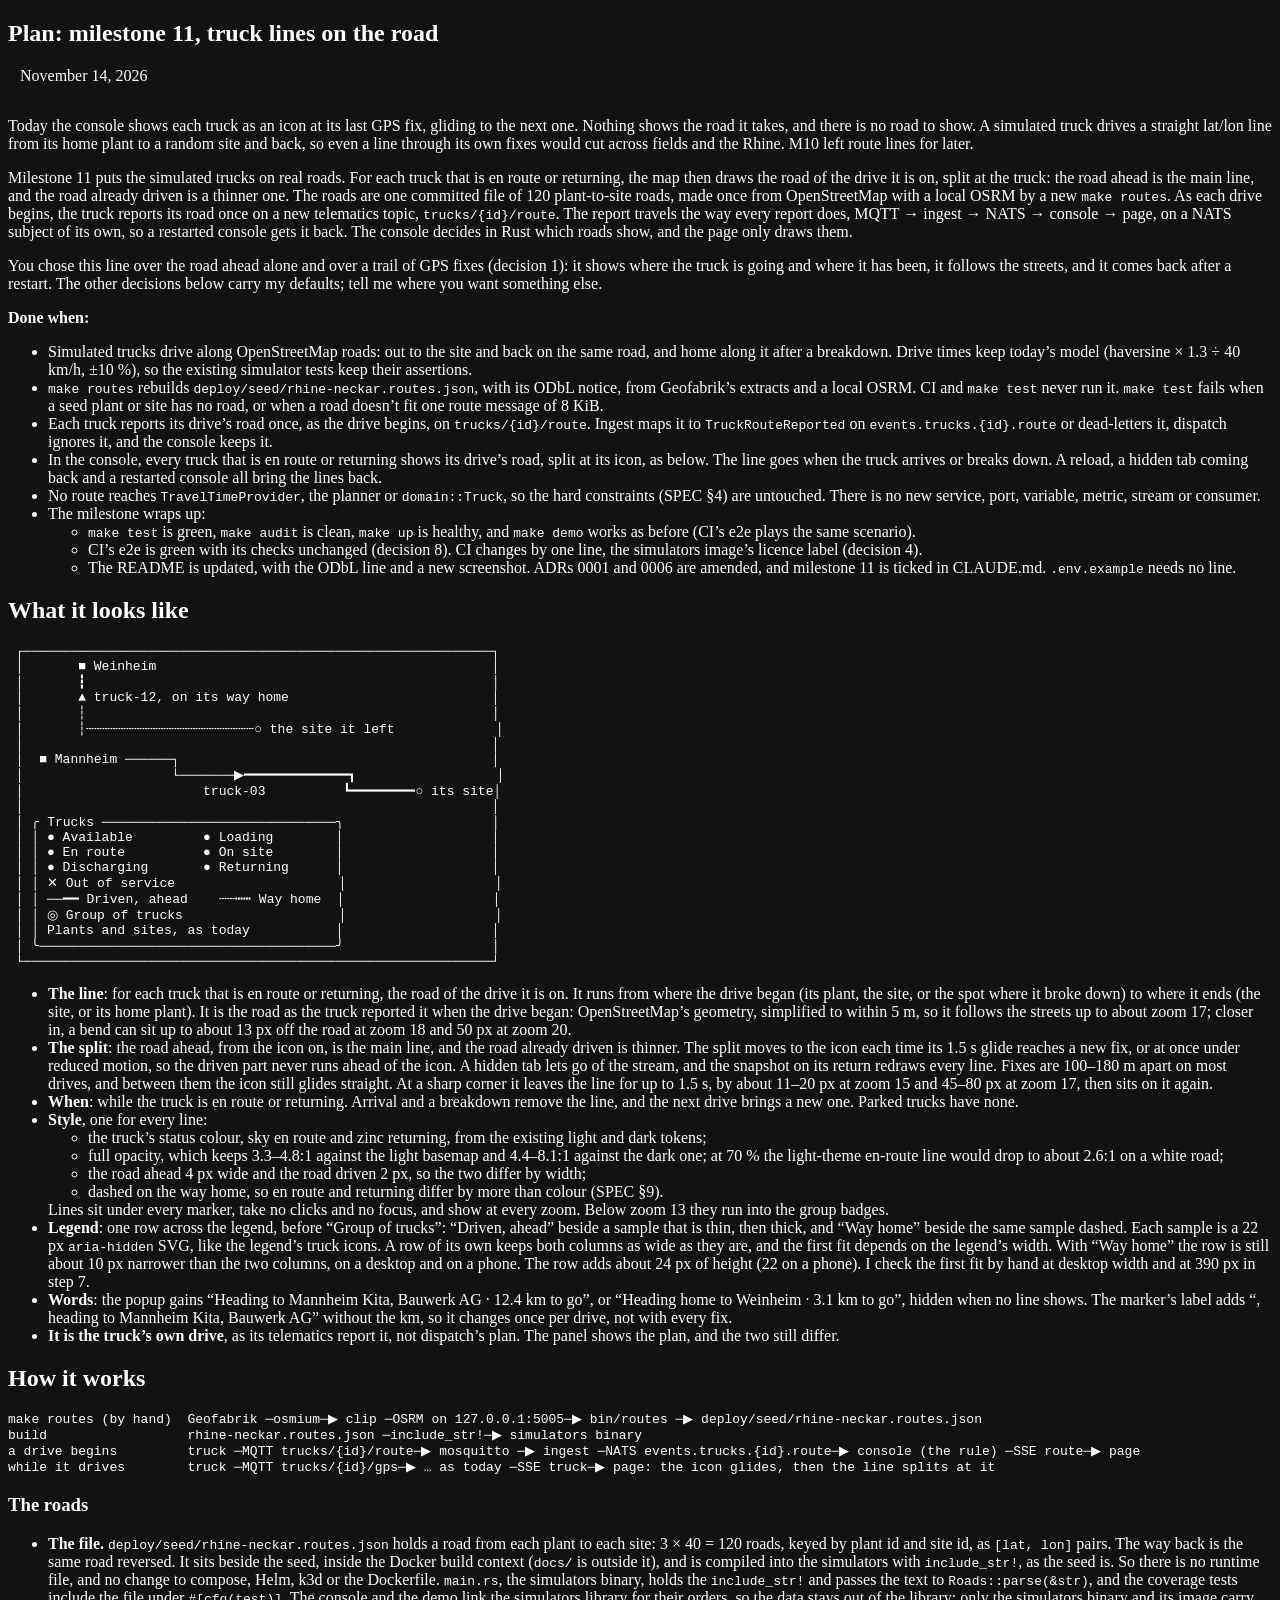
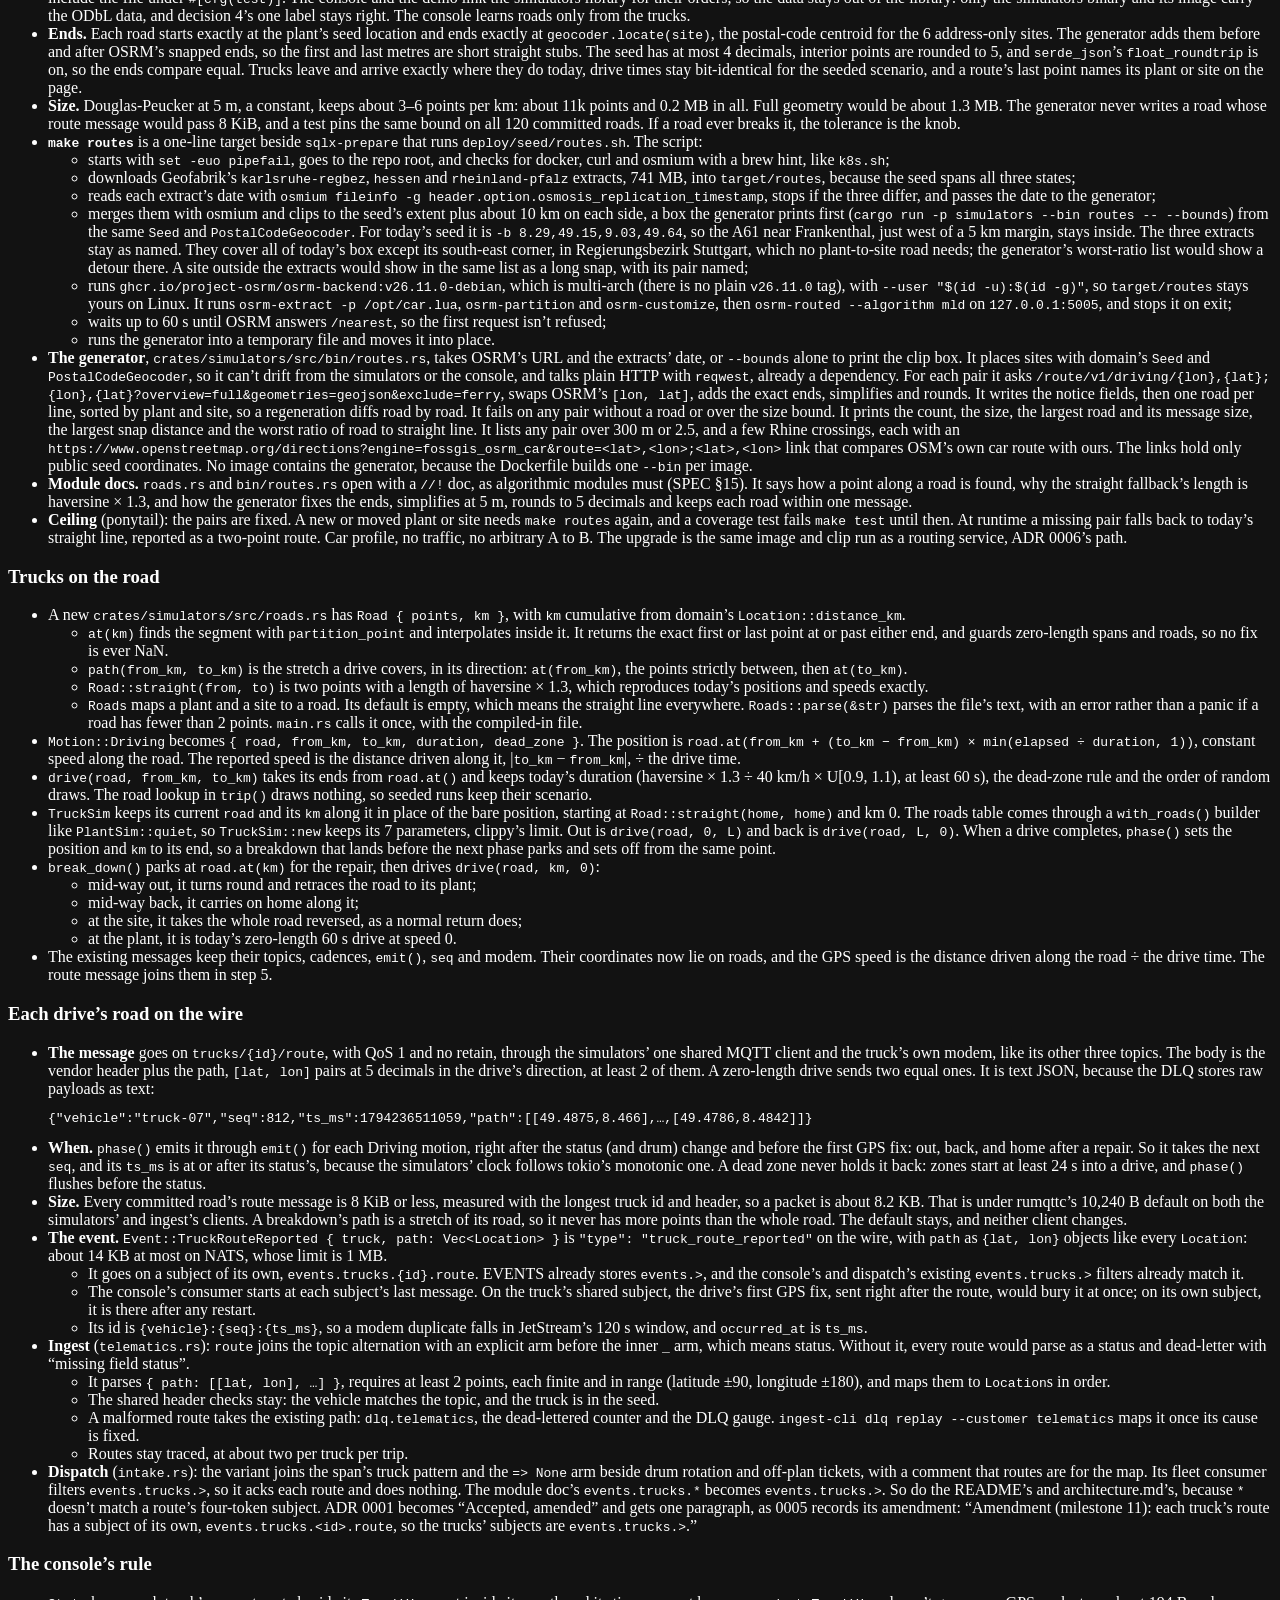
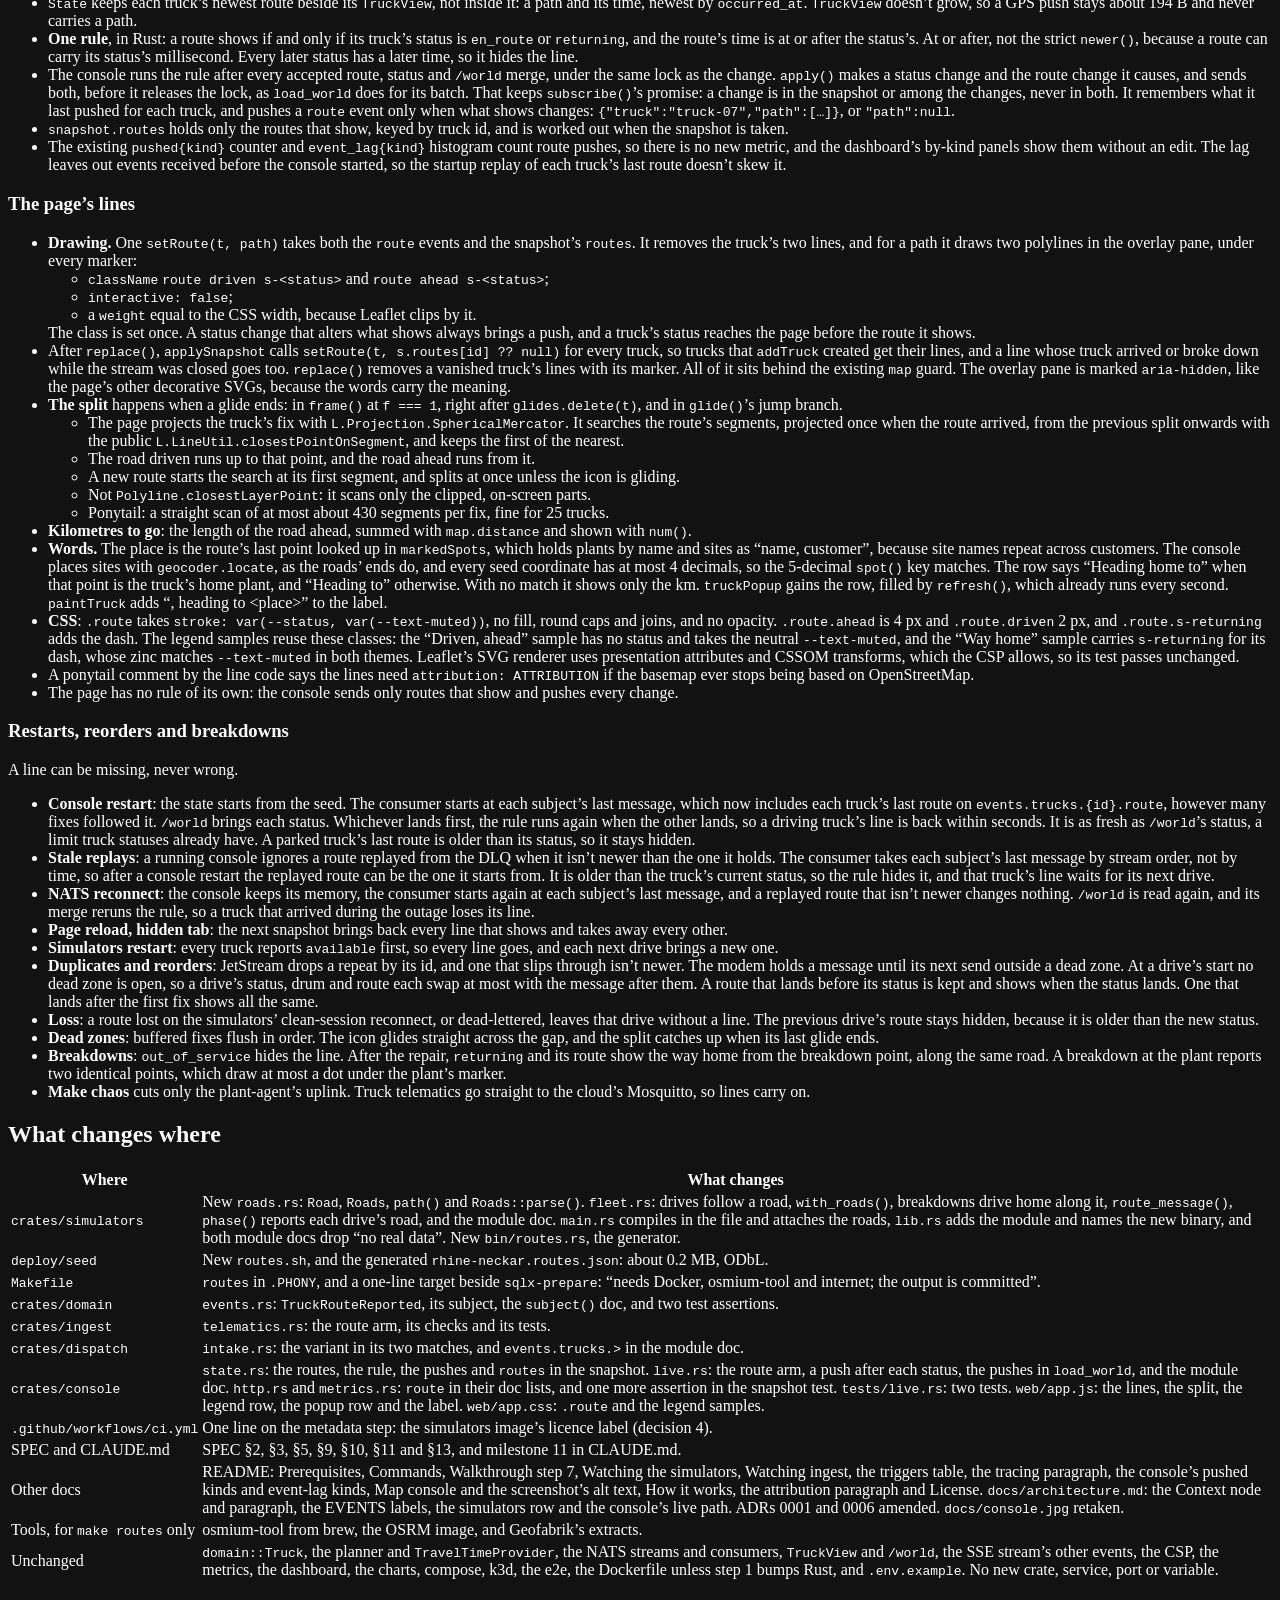
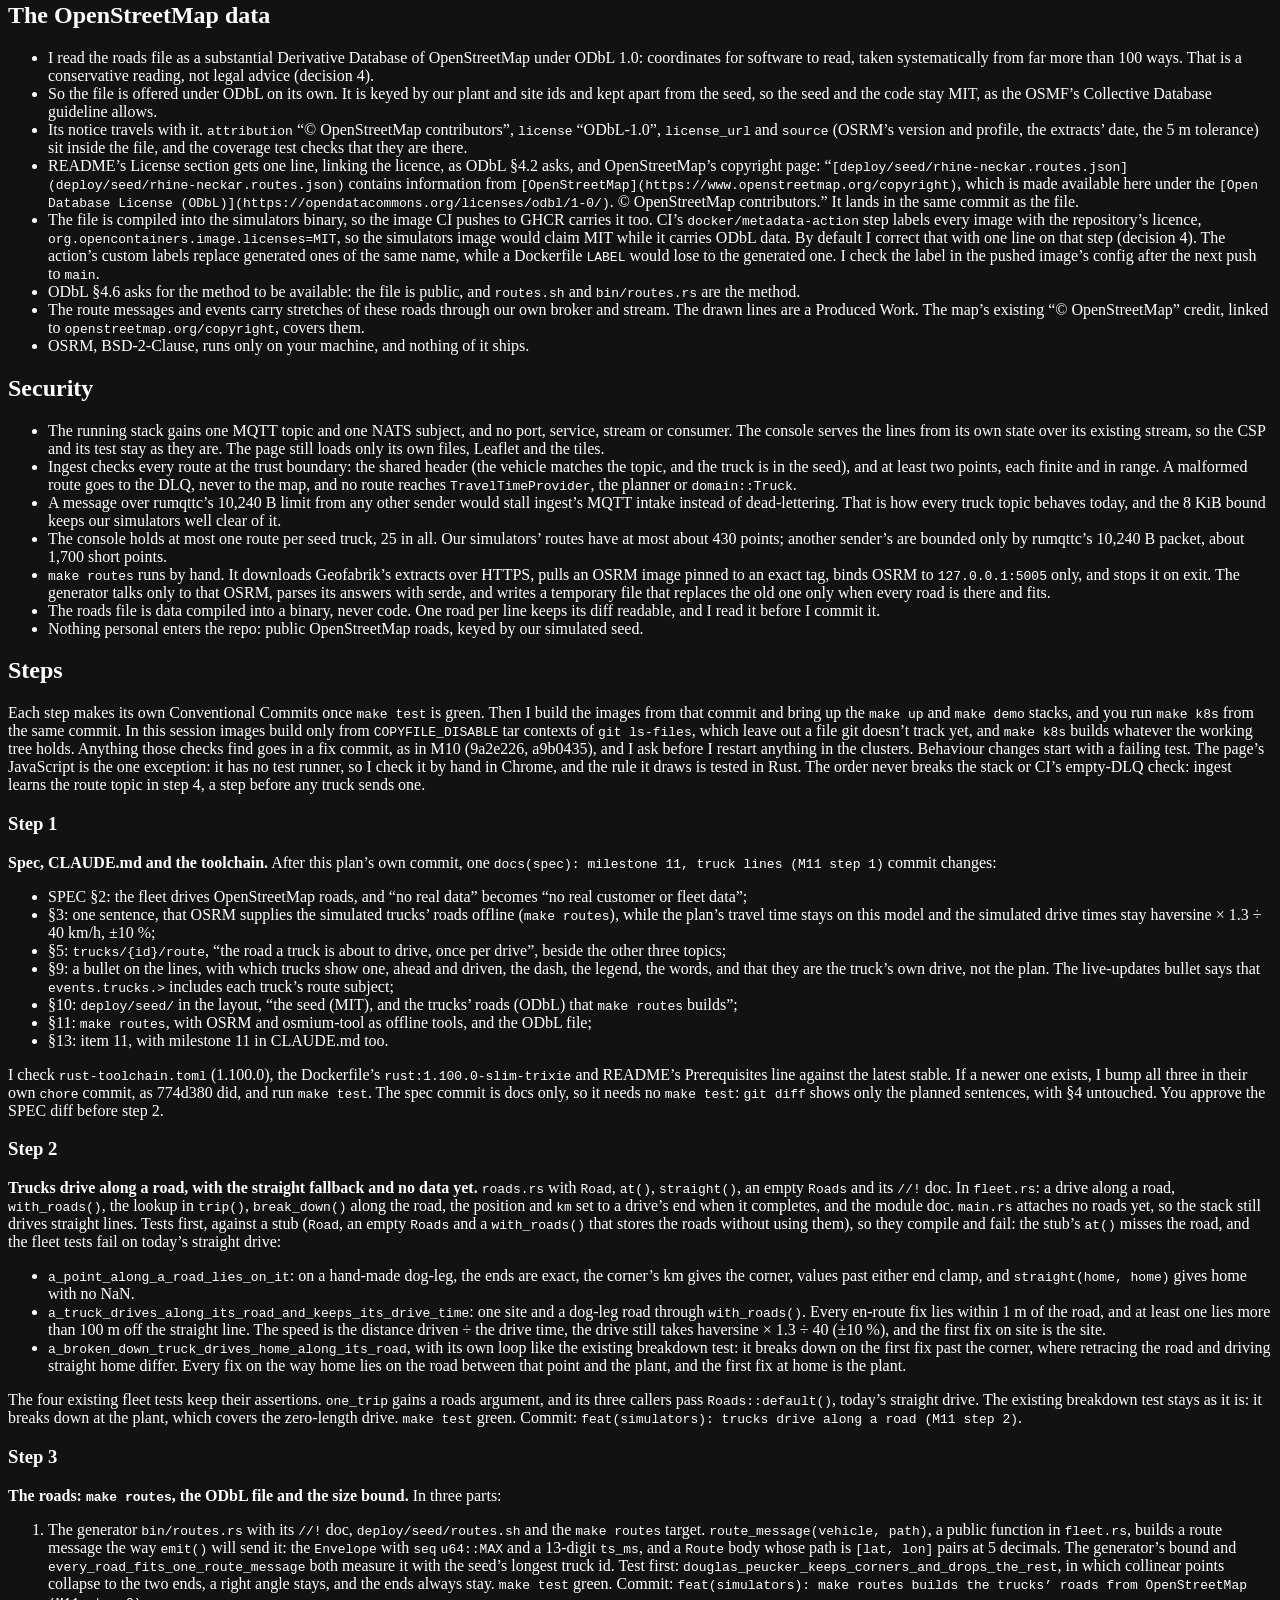
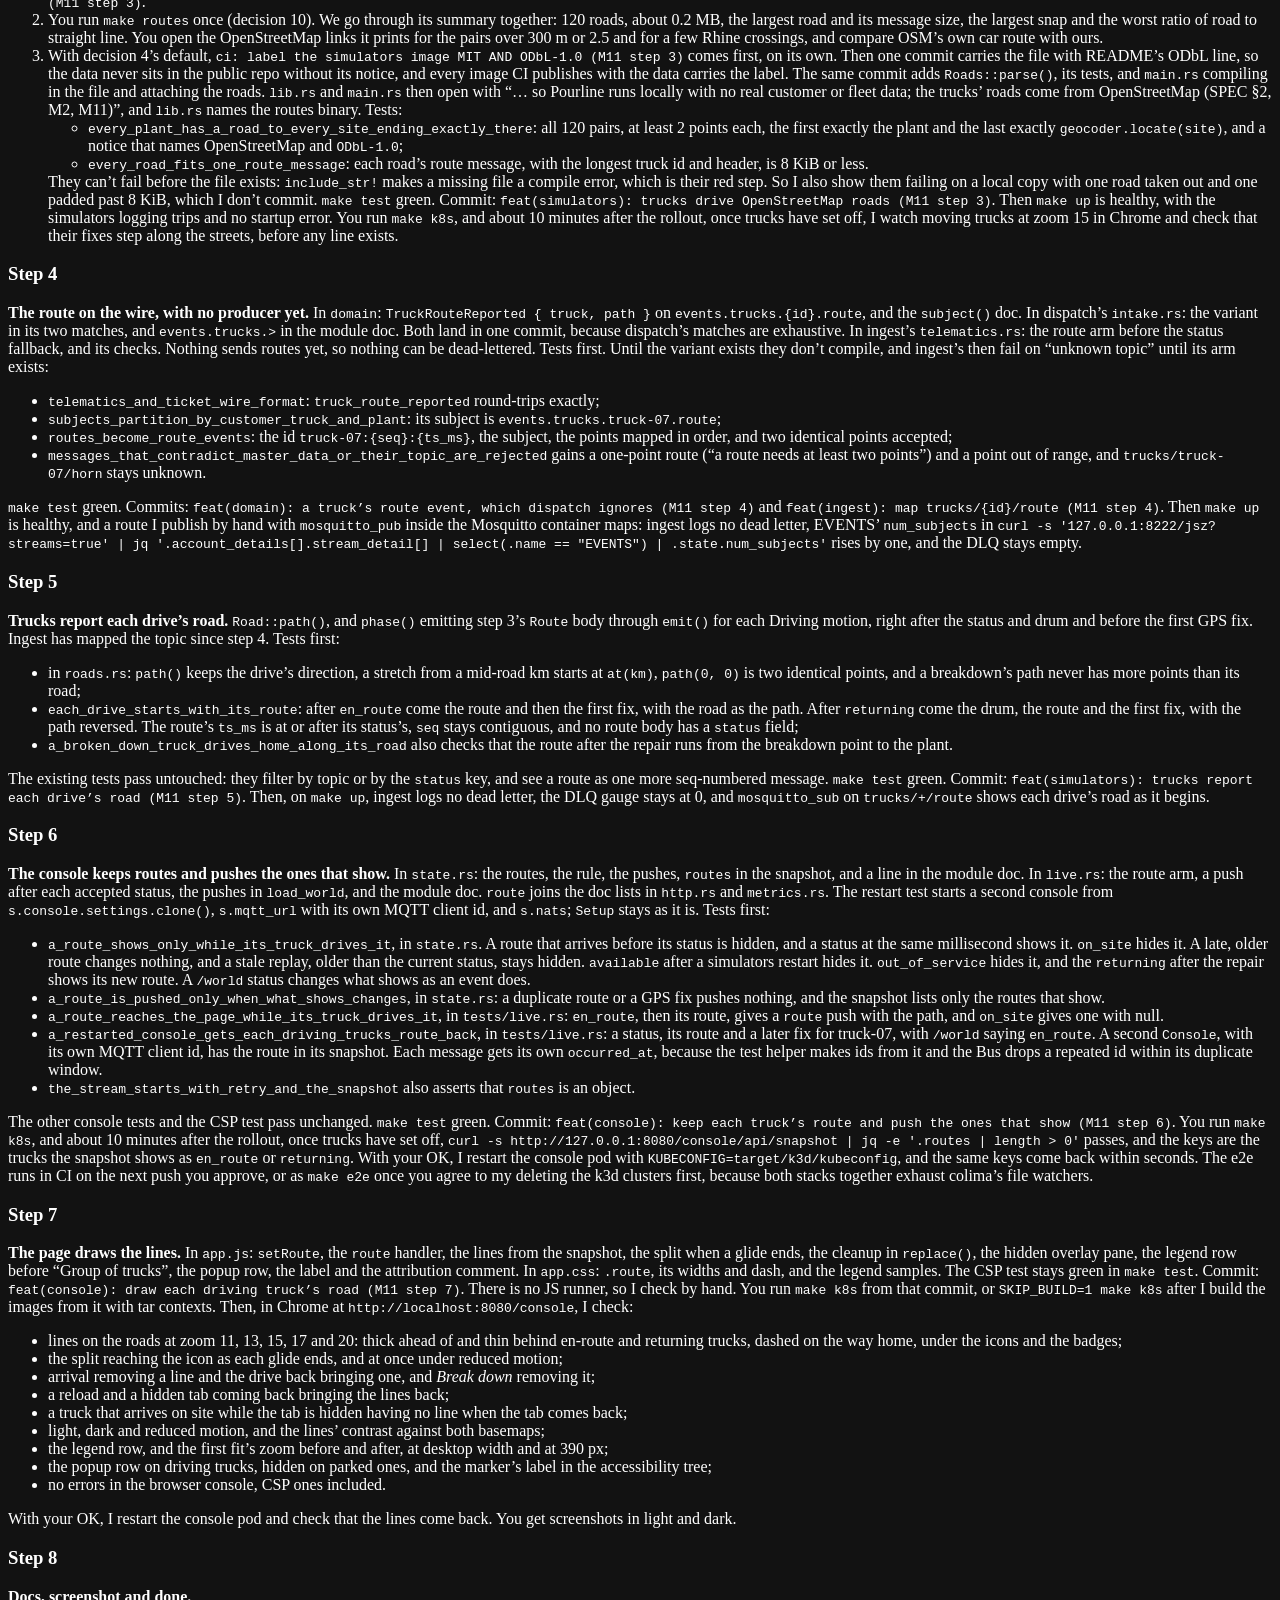
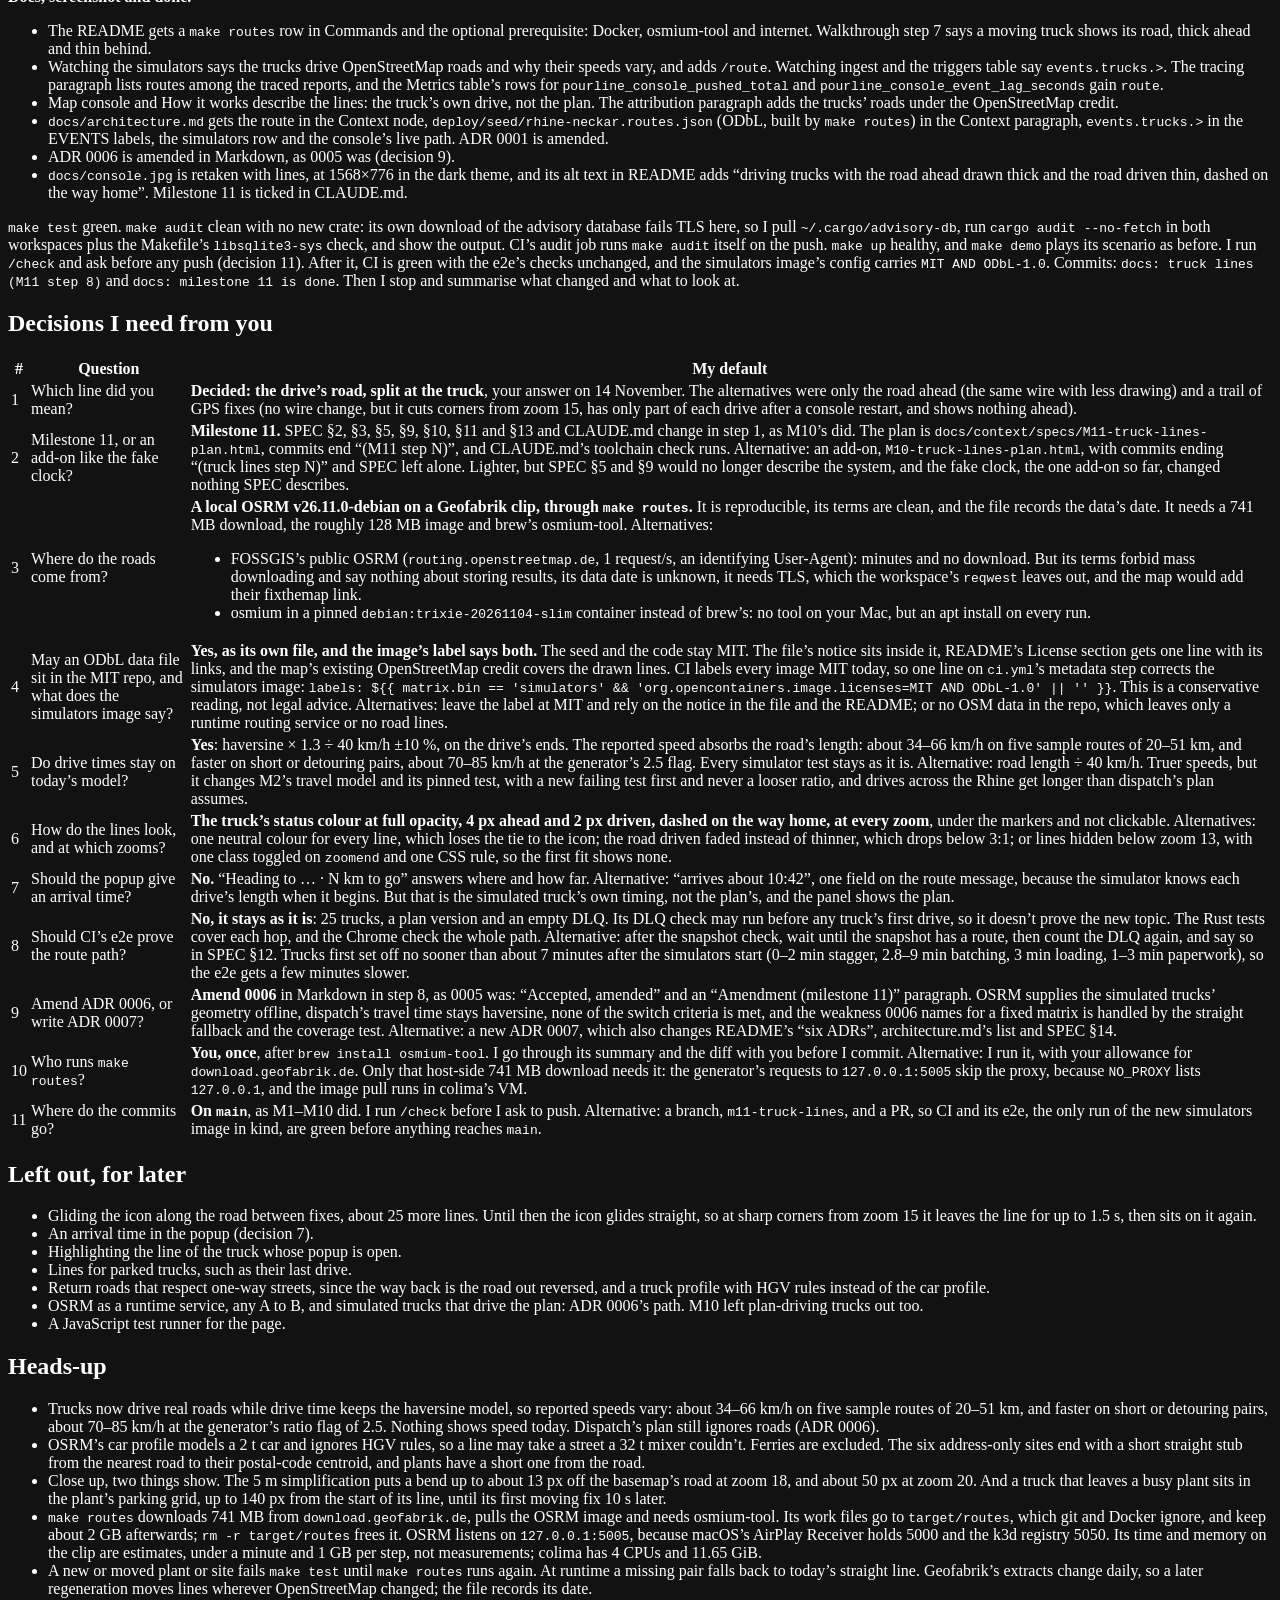
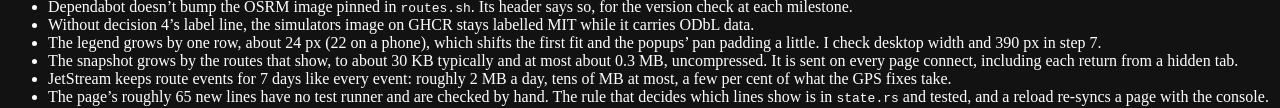
==== docs/context/specs/M11-truck-lines-plan.html @ fe25b55a "docs: milestone 11 plan (truck lines) Co-Authored-By: Claude Opus 5.5 <noreply@anthropic.com>" ====
<!doctype html>
<html lang="en" class="dark">
<head>
<meta charset="utf-8">
<meta name="viewport" content="width=device-width, initial-scale=1">
<meta name="color-scheme" content="dark">
<title>Truck lines plan</title>
<link rel="stylesheet" href="../../.design/styles.css">
</head>
<body>
<div class="sp-layout__bg"><div><div></div></div></div>
<div class="sp-layout__fg">
<main class="sp-layout__main">
<div class="sp-container-outer sp-article"><div class="sp-container-outer__in">
<div class="sp-container-inner"><div class="sp-container-inner__in">
<div class="sp-article__col">
<article>
<header class="sp-article__header">
<h1 class="sp-h1">Plan: milestone 11, truck lines on the road</h1>
<time class="sp-article__date" datetime="2026-11-14"><span class="sp-bar"></span><span style="margin-left:.75rem">November 14, 2026</span></time>
</header>
<div class="sp-prose" style="margin-top:2rem">
<p>Today the console shows each truck as an icon at its last GPS fix, gliding to the next one. Nothing shows the road it takes, and there is no road to show. A simulated truck drives a straight lat/lon line from its home plant to a random site and back, so even a line through its own fixes would cut across fields and the Rhine. M10 left route lines for later.</p>
<p>Milestone 11 puts the simulated trucks on real roads. For each truck that is en route or returning, the map then draws the road of the drive it is on, split at the truck: the road ahead is the main line, and the road already driven is a thinner one. The roads are one committed file of 120 plant-to-site roads, made once from OpenStreetMap with a local OSRM by a new <code>make routes</code>. As each drive begins, the truck reports its road once on a new telematics topic, <code>trucks/{id}/route</code>. The report travels the way every report does, MQTT → ingest → NATS → console → page, on a NATS subject of its own, so a restarted console gets it back. The console decides in Rust which roads show, and the page only draws them.</p>
<p>You chose this line over the road ahead alone and over a trail of GPS fixes (decision 1): it shows where the truck is going and where it has been, it follows the streets, and it comes back after a restart. The other decisions below carry my defaults; tell me where you want something else.</p>

<p><strong>Done when:</strong></p>
<ul>
<li>Simulated trucks drive along OpenStreetMap roads: out to the site and back on the same road, and home along it after a breakdown. Drive times keep today’s model (haversine × 1.3 ÷ 40 km/h, ±10 %), so the existing simulator tests keep their assertions.</li>
<li><code>make routes</code> rebuilds <code>deploy/seed/rhine-neckar.routes.json</code>, with its ODbL notice, from Geofabrik’s extracts and a local OSRM. CI and <code>make test</code> never run it. <code>make test</code> fails when a seed plant or site has no road, or when a road doesn’t fit one route message of 8 KiB.</li>
<li>Each truck reports its drive’s road once, as the drive begins, on <code>trucks/{id}/route</code>. Ingest maps it to <code>TruckRouteReported</code> on <code>events.trucks.{id}.route</code> or dead-letters it, dispatch ignores it, and the console keeps it.</li>
<li>In the console, every truck that is en route or returning shows its drive’s road, split at its icon, as below. The line goes when the truck arrives or breaks down. A reload, a hidden tab coming back and a restarted console all bring the lines back.</li>
<li>No route reaches <code>TravelTimeProvider</code>, the planner or <code>domain::Truck</code>, so the hard constraints (SPEC §4) are untouched. There is no new service, port, variable, metric, stream or consumer.</li>
<li>The milestone wraps up:
  <ul>
  <li><code>make test</code> is green, <code>make audit</code> is clean, <code>make up</code> is healthy, and <code>make demo</code> works as before (CI’s e2e plays the same scenario).</li>
  <li>CI’s e2e is green with its checks unchanged (decision 8). CI changes by one line, the simulators image’s licence label (decision 4).</li>
  <li>The README is updated, with the ODbL line and a new screenshot. ADRs 0001 and 0006 are amended, and milestone 11 is ticked in CLAUDE.md. <code>.env.example</code> needs no line.</li>
  </ul></li>
</ul>

<h2 id="looks">What it looks like</h2>
<pre><code> ┌────────────────────────────────────────────────────────────┐
 │       ■ Weinheim                                           │
 │       ┇                                                    │
 │       ▲ truck-12, on its way home                          │
 │       ┆                                                    │
 │       ┆┄┄┄┄┄┄┄┄┄┄┄┄┄┄┄┄┄┄┄┄┄○ the site it left             │
 │                                                            │
 │  ■ Mannheim ──────┐                                        │
 │                   └───────▶━━━━━━━━━━━━━┓                  │
 │                       truck-03          ┗━━━━━━━━○ its site│
 │                                                            │
 │ ╭ Trucks ──────────────────────────────╮                   │
 │ │ ● Available         ● Loading        │                   │
 │ │ ● En route          ● On site        │                   │
 │ │ ● Discharging       ● Returning      │                   │
 │ │ ✕ Out of service                     │                   │
 │ │ ──━━ Driven, ahead    ┄┄┅┅ Way home  │                   │
 │ │ ◎ Group of trucks                    │                   │
 │ │ Plants and sites, as today           │                   │
 │ ╰──────────────────────────────────────╯                   │
 └────────────────────────────────────────────────────────────┘</code></pre>
<ul>
<li><strong>The line</strong>: for each truck that is en route or returning, the road of the drive it is on. It runs from where the drive began (its plant, the site, or the spot where it broke down) to where it ends (the site, or its home plant). It is the road as the truck reported it when the drive began: OpenStreetMap’s geometry, simplified to within 5 m, so it follows the streets up to about zoom 17; closer in, a bend can sit up to about 13 px off the road at zoom 18 and 50 px at zoom 20.</li>
<li><strong>The split</strong>: the road ahead, from the icon on, is the main line, and the road already driven is thinner. The split moves to the icon each time its 1.5 s glide reaches a new fix, or at once under reduced motion, so the driven part never runs ahead of the icon. A hidden tab lets go of the stream, and the snapshot on its return redraws every line. Fixes are 100–180 m apart on most drives, and between them the icon still glides straight. At a sharp corner it leaves the line for up to 1.5 s, by about 11–20 px at zoom 15 and 45–80 px at zoom 17, then sits on it again.</li>
<li><strong>When</strong>: while the truck is en route or returning. Arrival and a breakdown remove the line, and the next drive brings a new one. Parked trucks have none.</li>
<li><strong>Style</strong>, one for every line:
  <ul>
  <li>the truck’s status colour, sky en route and zinc returning, from the existing light and dark tokens;</li>
  <li>full opacity, which keeps 3.3–4.8:1 against the light basemap and 4.4–8.1:1 against the dark one; at 70 % the light-theme en-route line would drop to about 2.6:1 on a white road;</li>
  <li>the road ahead 4 px wide and the road driven 2 px, so the two differ by width;</li>
  <li>dashed on the way home, so en route and returning differ by more than colour (SPEC §9).</li>
  </ul>
  Lines sit under every marker, take no clicks and no focus, and show at every zoom. Below zoom 13 they run into the group badges.</li>
<li><strong>Legend</strong>: one row across the legend, before “Group of trucks”: “Driven, ahead” beside a sample that is thin, then thick, and “Way home” beside the same sample dashed. Each sample is a 22 px <code>aria-hidden</code> SVG, like the legend’s truck icons. A row of its own keeps both columns as wide as they are, and the first fit depends on the legend’s width. With “Way home” the row is still about 10 px narrower than the two columns, on a desktop and on a phone. The row adds about 24 px of height (22 on a phone). I check the first fit by hand at desktop width and at 390 px in step 7.</li>
<li><strong>Words</strong>: the popup gains “Heading to Mannheim Kita, Bauwerk AG · 12.4 km to go”, or “Heading home to Weinheim · 3.1 km to go”, hidden when no line shows. The marker’s label adds “, heading to Mannheim Kita, Bauwerk AG” without the km, so it changes once per drive, not with every fix.</li>
<li><strong>It is the truck’s own drive</strong>, as its telematics report it, not dispatch’s plan. The panel shows the plan, and the two still differ.</li>
</ul>

<h2 id="how">How it works</h2>
<pre><code>make routes (by hand)  Geofabrik ─osmium─▶ clip ─OSRM on 127.0.0.1:5005─▶ bin/routes ─▶ deploy/seed/rhine-neckar.routes.json
build                  rhine-neckar.routes.json ─include_str!─▶ simulators binary
a drive begins         truck ─MQTT trucks/{id}/route─▶ mosquitto ─▶ ingest ─NATS events.trucks.{id}.route─▶ console (the rule) ─SSE route─▶ page
while it drives        truck ─MQTT trucks/{id}/gps─▶ … as today ─SSE truck─▶ page: the icon glides, then the line splits at it</code></pre>

<h3 id="roads">The roads</h3>
<ul>
<li><strong>The file.</strong> <code>deploy/seed/rhine-neckar.routes.json</code> holds a road from each plant to each site: 3 × 40 = 120 roads, keyed by plant id and site id, as <code>[lat, lon]</code> pairs. The way back is the same road reversed. It sits beside the seed, inside the Docker build context (<code>docs/</code> is outside it), and is compiled into the simulators with <code>include_str!</code>, as the seed is. So there is no runtime file, and no change to compose, Helm, k3d or the Dockerfile. <code>main.rs</code>, the simulators binary, holds the <code>include_str!</code> and passes the text to <code>Roads::parse(&amp;str)</code>, and the coverage tests include the file under <code>#[cfg(test)]</code>. The console and the demo link the simulators library for their orders, so the data stays out of the library: only the simulators binary and its image carry the ODbL data, and decision 4’s one label stays right. The console learns roads only from the trucks.</li>
<li><strong>Ends.</strong> Each road starts exactly at the plant’s seed location and ends exactly at <code>geocoder.locate(site)</code>, the postal-code centroid for the 6 address-only sites. The generator adds them before and after OSRM’s snapped ends, so the first and last metres are short straight stubs. The seed has at most 4 decimals, interior points are rounded to 5, and <code>serde_json</code>’s <code>float_roundtrip</code> is on, so the ends compare equal. Trucks leave and arrive exactly where they do today, drive times stay bit-identical for the seeded scenario, and a route’s last point names its plant or site on the page.</li>
<li><strong>Size.</strong> Douglas-Peucker at 5 m, a constant, keeps about 3–6 points per km: about 11k points and 0.2 MB in all. Full geometry would be about 1.3 MB. The generator never writes a road whose route message would pass 8 KiB, and a test pins the same bound on all 120 committed roads. If a road ever breaks it, the tolerance is the knob.</li>
<li><strong><code>make routes</code></strong> is a one-line target beside <code>sqlx-prepare</code> that runs <code>deploy/seed/routes.sh</code>. The script:
  <ul>
  <li>starts with <code>set -euo pipefail</code>, goes to the repo root, and checks for docker, curl and osmium with a brew hint, like <code>k8s.sh</code>;</li>
  <li>downloads Geofabrik’s <code>karlsruhe-regbez</code>, <code>hessen</code> and <code>rheinland-pfalz</code> extracts, 741 MB, into <code>target/routes</code>, because the seed spans all three states;</li>
  <li>reads each extract’s date with <code>osmium fileinfo -g header.option.osmosis_replication_timestamp</code>, stops if the three differ, and passes the date to the generator;</li>
  <li>merges them with osmium and clips to the seed’s extent plus about 10 km on each side, a box the generator prints first (<code>cargo run -p simulators --bin routes -- --bounds</code>) from the same <code>Seed</code> and <code>PostalCodeGeocoder</code>. For today’s seed it is <code>-b 8.29,49.15,9.03,49.64</code>, so the A61 near Frankenthal, just west of a 5 km margin, stays inside. The three extracts stay as named. They cover all of today’s box except its south-east corner, in Regierungsbezirk Stuttgart, which no plant-to-site road needs; the generator’s worst-ratio list would show a detour there. A site outside the extracts would show in the same list as a long snap, with its pair named;</li>
  <li>runs <code>ghcr.io/project-osrm/osrm-backend:v26.11.0-debian</code>, which is multi-arch (there is no plain <code>v26.11.0</code> tag), with <code>--user "$(id -u):$(id -g)"</code>, so <code>target/routes</code> stays yours on Linux. It runs <code>osrm-extract -p /opt/car.lua</code>, <code>osrm-partition</code> and <code>osrm-customize</code>, then <code>osrm-routed --algorithm mld</code> on <code>127.0.0.1:5005</code>, and stops it on exit;</li>
  <li>waits up to 60 s until OSRM answers <code>/nearest</code>, so the first request isn’t refused;</li>
  <li>runs the generator into a temporary file and moves it into place.</li>
  </ul></li>
<li><strong>The generator</strong>, <code>crates/simulators/src/bin/routes.rs</code>, takes OSRM’s URL and the extracts’ date, or <code>--bounds</code> alone to print the clip box. It places sites with domain’s <code>Seed</code> and <code>PostalCodeGeocoder</code>, so it can’t drift from the simulators or the console, and talks plain HTTP with <code>reqwest</code>, already a dependency. For each pair it asks <code>/route/v1/driving/{lon},{lat};{lon},{lat}?overview=full&amp;geometries=geojson&amp;exclude=ferry</code>, swaps OSRM’s <code>[lon, lat]</code>, adds the exact ends, simplifies and rounds. It writes the notice fields, then one road per line, sorted by plant and site, so a regeneration diffs road by road. It fails on any pair without a road or over the size bound. It prints the count, the size, the largest road and its message size, the largest snap distance and the worst ratio of road to straight line. It lists any pair over 300 m or 2.5, and a few Rhine crossings, each with an <code>https://www.openstreetmap.org/directions?engine=fossgis_osrm_car&amp;route=&lt;lat&gt;,&lt;lon&gt;;&lt;lat&gt;,&lt;lon&gt;</code> link that compares OSM’s own car route with ours. The links hold only public seed coordinates. No image contains the generator, because the Dockerfile builds one <code>--bin</code> per image.</li>
<li><strong>Module docs.</strong> <code>roads.rs</code> and <code>bin/routes.rs</code> open with a <code>//!</code> doc, as algorithmic modules must (SPEC §15). It says how a point along a road is found, why the straight fallback’s length is haversine × 1.3, and how the generator fixes the ends, simplifies at 5 m, rounds to 5 decimals and keeps each road within one message.</li>
<li><strong>Ceiling</strong> (ponytail): the pairs are fixed. A new or moved plant or site needs <code>make routes</code> again, and a coverage test fails <code>make test</code> until then. At runtime a missing pair falls back to today’s straight line, reported as a two-point route. Car profile, no traffic, no arbitrary A to B. The upgrade is the same image and clip run as a routing service, ADR 0006’s path.</li>
</ul>

<h3 id="driving">Trucks on the road</h3>
<ul>
<li>A new <code>crates/simulators/src/roads.rs</code> has <code>Road { points, km }</code>, with <code>km</code> cumulative from domain’s <code>Location::distance_km</code>.
  <ul>
  <li><code>at(km)</code> finds the segment with <code>partition_point</code> and interpolates inside it. It returns the exact first or last point at or past either end, and guards zero-length spans and roads, so no fix is ever NaN.</li>
  <li><code>path(from_km, to_km)</code> is the stretch a drive covers, in its direction: <code>at(from_km)</code>, the points strictly between, then <code>at(to_km)</code>.</li>
  <li><code>Road::straight(from, to)</code> is two points with a length of haversine × 1.3, which reproduces today’s positions and speeds exactly.</li>
  <li><code>Roads</code> maps a plant and a site to a road. Its default is empty, which means the straight line everywhere. <code>Roads::parse(&amp;str)</code> parses the file’s text, with an error rather than a panic if a road has fewer than 2 points. <code>main.rs</code> calls it once, with the compiled-in file.</li>
  </ul></li>
<li><code>Motion::Driving</code> becomes <code>{ road, from_km, to_km, duration, dead_zone }</code>. The position is <code>road.at(from_km + (to_km − from_km) × min(elapsed ÷ duration, 1))</code>, constant speed along the road. The reported speed is the distance driven along it, |<code>to_km</code> − <code>from_km</code>|, ÷ the drive time.</li>
<li><code>drive(road, from_km, to_km)</code> takes its ends from <code>road.at()</code> and keeps today’s duration (haversine × 1.3 ÷ 40 km/h × U[0.9, 1.1), at least 60 s), the dead-zone rule and the order of random draws. The road lookup in <code>trip()</code> draws nothing, so seeded runs keep their scenario.</li>
<li><code>TruckSim</code> keeps its current <code>road</code> and its <code>km</code> along it in place of the bare position, starting at <code>Road::straight(home, home)</code> and km 0. The roads table comes through a <code>with_roads()</code> builder like <code>PlantSim::quiet</code>, so <code>TruckSim::new</code> keeps its 7 parameters, clippy’s limit. Out is <code>drive(road, 0, L)</code> and back is <code>drive(road, L, 0)</code>. When a drive completes, <code>phase()</code> sets the position and <code>km</code> to its end, so a breakdown that lands before the next phase parks and sets off from the same point.</li>
<li><code>break_down()</code> parks at <code>road.at(km)</code> for the repair, then drives <code>drive(road, km, 0)</code>:
  <ul>
  <li>mid-way out, it turns round and retraces the road to its plant;</li>
  <li>mid-way back, it carries on home along it;</li>
  <li>at the site, it takes the whole road reversed, as a normal return does;</li>
  <li>at the plant, it is today’s zero-length 60 s drive at speed 0.</li>
  </ul></li>
<li>The existing messages keep their topics, cadences, <code>emit()</code>, <code>seq</code> and modem. Their coordinates now lie on roads, and the GPS speed is the distance driven along the road ÷ the drive time. The route message joins them in step 5.</li>
</ul>

<h3 id="wire">Each drive’s road on the wire</h3>
<ul>
<li><strong>The message</strong> goes on <code>trucks/{id}/route</code>, with QoS 1 and no retain, through the simulators’ one shared MQTT client and the truck’s own modem, like its other three topics. The body is the vendor header plus the path, <code>[lat, lon]</code> pairs at 5 decimals in the drive’s direction, at least 2 of them. A zero-length drive sends two equal ones. It is text JSON, because the DLQ stores raw payloads as text:
<pre><code>{"vehicle":"truck-07","seq":812,"ts_ms":1794236511059,"path":[[49.4875,8.466],…,[49.4786,8.4842]]}</code></pre></li>
<li><strong>When.</strong> <code>phase()</code> emits it through <code>emit()</code> for each Driving motion, right after the status (and drum) change and before the first GPS fix: out, back, and home after a repair. So it takes the next <code>seq</code>, and its <code>ts_ms</code> is at or after its status’s, because the simulators’ clock follows tokio’s monotonic one. A dead zone never holds it back: zones start at least 24 s into a drive, and <code>phase()</code> flushes before the status.</li>
<li><strong>Size.</strong> Every committed road’s route message is 8 KiB or less, measured with the longest truck id and header, so a packet is about 8.2 KB. That is under rumqttc’s 10,240 B default on both the simulators’ and ingest’s clients. A breakdown’s path is a stretch of its road, so it never has more points than the whole road. The default stays, and neither client changes.</li>
<li><strong>The event.</strong> <code>Event::TruckRouteReported { truck, path: Vec&lt;Location&gt; }</code> is <code>"type": "truck_route_reported"</code> on the wire, with <code>path</code> as <code>{lat, lon}</code> objects like every <code>Location</code>: about 14 KB at most on NATS, whose limit is 1 MB.
  <ul>
  <li>It goes on a subject of its own, <code>events.trucks.{id}.route</code>. EVENTS already stores <code>events.&gt;</code>, and the console’s and dispatch’s existing <code>events.trucks.&gt;</code> filters already match it.</li>
  <li>The console’s consumer starts at each subject’s last message. On the truck’s shared subject, the drive’s first GPS fix, sent right after the route, would bury it at once; on its own subject, it is there after any restart.</li>
  <li>Its id is <code>{vehicle}:{seq}:{ts_ms}</code>, so a modem duplicate falls in JetStream’s 120 s window, and <code>occurred_at</code> is <code>ts_ms</code>.</li>
  </ul></li>
<li><strong>Ingest</strong> (<code>telematics.rs</code>): <code>route</code> joins the topic alternation with an explicit arm before the inner <code>_</code> arm, which means status. Without it, every route would parse as a status and dead-letter with “missing field status”.
  <ul>
  <li>It parses <code>{ path: [[lat, lon], …] }</code>, requires at least 2 points, each finite and in range (latitude ±90, longitude ±180), and maps them to <code>Location</code>s in order.</li>
  <li>The shared header checks stay: the vehicle matches the topic, and the truck is in the seed.</li>
  <li>A malformed route takes the existing path: <code>dlq.telematics</code>, the dead-lettered counter and the DLQ gauge. <code>ingest-cli dlq replay --customer telematics</code> maps it once its cause is fixed.</li>
  <li>Routes stay traced, at about two per truck per trip.</li>
  </ul></li>
<li><strong>Dispatch</strong> (<code>intake.rs</code>): the variant joins the span’s truck pattern and the <code>=&gt; None</code> arm beside drum rotation and off-plan tickets, with a comment that routes are for the map. Its fleet consumer filters <code>events.trucks.&gt;</code>, so it acks each route and does nothing. The module doc’s <code>events.trucks.*</code> becomes <code>events.trucks.&gt;</code>. So do the README’s and architecture.md’s, because <code>*</code> doesn’t match a route’s four-token subject. ADR 0001 becomes “Accepted, amended” and gets one paragraph, as 0005 records its amendment: “Amendment (milestone 11): each truck’s route has a subject of its own, <code>events.trucks.&lt;id&gt;.route</code>, so the trucks’ subjects are <code>events.trucks.&gt;</code>.”</li>
</ul>

<h3 id="rule">The console’s rule</h3>
<ul>
<li><code>State</code> keeps each truck’s newest route beside its <code>TruckView</code>, not inside it: a path and its time, newest by <code>occurred_at</code>. <code>TruckView</code> doesn’t grow, so a GPS push stays about 194 B and never carries a path.</li>
<li><strong>One rule</strong>, in Rust: a route shows if and only if its truck’s status is <code>en_route</code> or <code>returning</code>, and the route’s time is at or after the status’s. At or after, not the strict <code>newer()</code>, because a route can carry its status’s millisecond. Every later status has a later time, so it hides the line.</li>
<li>The console runs the rule after every accepted route, status and <code>/world</code> merge, under the same lock as the change. <code>apply()</code> makes a status change and the route change it causes, and sends both, before it releases the lock, as <code>load_world</code> does for its batch. That keeps <code>subscribe()</code>’s promise: a change is in the snapshot or among the changes, never in both. It remembers what it last pushed for each truck, and pushes a <code>route</code> event only when what shows changes: <code>{"truck":"truck-07","path":[…]}</code>, or <code>"path":null</code>.</li>
<li><code>snapshot.routes</code> holds only the routes that show, keyed by truck id, and is worked out when the snapshot is taken.</li>
<li>The existing <code>pushed{kind}</code> counter and <code>event_lag{kind}</code> histogram count route pushes, so there is no new metric, and the dashboard’s by-kind panels show them without an edit. The lag leaves out events received before the console started, so the startup replay of each truck’s last route doesn’t skew it.</li>
</ul>

<h3 id="lines">The page’s lines</h3>
<ul>
<li><strong>Drawing.</strong> One <code>setRoute(t, path)</code> takes both the <code>route</code> events and the snapshot’s <code>routes</code>. It removes the truck’s two lines, and for a path it draws two polylines in the overlay pane, under every marker:
  <ul>
  <li><code>className</code> <code>route driven s-&lt;status&gt;</code> and <code>route ahead s-&lt;status&gt;</code>;</li>
  <li><code>interactive: false</code>;</li>
  <li>a <code>weight</code> equal to the CSS width, because Leaflet clips by it.</li>
  </ul>
  The class is set once. A status change that alters what shows always brings a push, and a truck’s status reaches the page before the route it shows.</li>
<li>After <code>replace()</code>, <code>applySnapshot</code> calls <code>setRoute(t, s.routes[id] ?? null)</code> for every truck, so trucks that <code>addTruck</code> created get their lines, and a line whose truck arrived or broke down while the stream was closed goes too. <code>replace()</code> removes a vanished truck’s lines with its marker. All of it sits behind the existing <code>map</code> guard. The overlay pane is marked <code>aria-hidden</code>, like the page’s other decorative SVGs, because the words carry the meaning.</li>
<li><strong>The split</strong> happens when a glide ends: in <code>frame()</code> at <code>f === 1</code>, right after <code>glides.delete(t)</code>, and in <code>glide()</code>’s jump branch.
  <ul>
  <li>The page projects the truck’s fix with <code>L.Projection.SphericalMercator</code>. It searches the route’s segments, projected once when the route arrived, from the previous split onwards with the public <code>L.LineUtil.closestPointOnSegment</code>, and keeps the first of the nearest.</li>
  <li>The road driven runs up to that point, and the road ahead runs from it.</li>
  <li>A new route starts the search at its first segment, and splits at once unless the icon is gliding.</li>
  <li>Not <code>Polyline.closestLayerPoint</code>: it scans only the clipped, on-screen parts.</li>
  <li>Ponytail: a straight scan of at most about 430 segments per fix, fine for 25 trucks.</li>
  </ul></li>
<li><strong>Kilometres to go</strong>: the length of the road ahead, summed with <code>map.distance</code> and shown with <code>num()</code>.</li>
<li><strong>Words.</strong> The place is the route’s last point looked up in <code>markedSpots</code>, which holds plants by name and sites as “name, customer”, because site names repeat across customers. The console places sites with <code>geocoder.locate</code>, as the roads’ ends do, and every seed coordinate has at most 4 decimals, so the 5-decimal <code>spot()</code> key matches. The row says “Heading home to” when that point is the truck’s home plant, and “Heading to” otherwise. With no match it shows only the km. <code>truckPopup</code> gains the row, filled by <code>refresh()</code>, which already runs every second. <code>paintTruck</code> adds “, heading to &lt;place&gt;” to the label.</li>
<li><strong>CSS</strong>: <code>.route</code> takes <code>stroke: var(--status, var(--text-muted))</code>, no fill, round caps and joins, and no opacity. <code>.route.ahead</code> is 4 px and <code>.route.driven</code> 2 px, and <code>.route.s-returning</code> adds the dash. The legend samples reuse these classes: the “Driven, ahead” sample has no status and takes the neutral <code>--text-muted</code>, and the “Way home” sample carries <code>s-returning</code> for its dash, whose zinc matches <code>--text-muted</code> in both themes. Leaflet’s SVG renderer uses presentation attributes and CSSOM transforms, which the CSP allows, so its test passes unchanged.</li>
<li>A ponytail comment by the line code says the lines need <code>attribution: ATTRIBUTION</code> if the basemap ever stops being based on OpenStreetMap.</li>
<li>The page has no rule of its own: the console sends only routes that show and pushes every change.</li>
</ul>

<h3 id="edges">Restarts, reorders and breakdowns</h3>
<p>A line can be missing, never wrong.</p>
<ul>
<li><strong>Console restart</strong>: the state starts from the seed. The consumer starts at each subject’s last message, which now includes each truck’s last route on <code>events.trucks.{id}.route</code>, however many fixes followed it. <code>/world</code> brings each status. Whichever lands first, the rule runs again when the other lands, so a driving truck’s line is back within seconds. It is as fresh as <code>/world</code>’s status, a limit truck statuses already have. A parked truck’s last route is older than its status, so it stays hidden.</li>
<li><strong>Stale replays</strong>: a running console ignores a route replayed from the DLQ when it isn’t newer than the one it holds. The consumer takes each subject’s last message by stream order, not by time, so after a console restart the replayed route can be the one it starts from. It is older than the truck’s current status, so the rule hides it, and that truck’s line waits for its next drive.</li>
<li><strong>NATS reconnect</strong>: the console keeps its memory, the consumer starts again at each subject’s last message, and a replayed route that isn’t newer changes nothing. <code>/world</code> is read again, and its merge reruns the rule, so a truck that arrived during the outage loses its line.</li>
<li><strong>Page reload, hidden tab</strong>: the next snapshot brings back every line that shows and takes away every other.</li>
<li><strong>Simulators restart</strong>: every truck reports <code>available</code> first, so every line goes, and each next drive brings a new one.</li>
<li><strong>Duplicates and reorders</strong>: JetStream drops a repeat by its id, and one that slips through isn’t newer. The modem holds a message until its next send outside a dead zone. At a drive’s start no dead zone is open, so a drive’s status, drum and route each swap at most with the message after them. A route that lands before its status is kept and shows when the status lands. One that lands after the first fix shows all the same.</li>
<li><strong>Loss</strong>: a route lost on the simulators’ clean-session reconnect, or dead-lettered, leaves that drive without a line. The previous drive’s route stays hidden, because it is older than the new status.</li>
<li><strong>Dead zones</strong>: buffered fixes flush in order. The icon glides straight across the gap, and the split catches up when its last glide ends.</li>
<li><strong>Breakdowns</strong>: <code>out_of_service</code> hides the line. After the repair, <code>returning</code> and its route show the way home from the breakdown point, along the same road. A breakdown at the plant reports two identical points, which draw at most a dot under the plant’s marker.</li>
<li><strong>Make chaos</strong> cuts only the plant-agent’s uplink. Truck telematics go straight to the cloud’s Mosquitto, so lines carry on.</li>
</ul>

<h2 id="changes">What changes where</h2>
<table>
<thead><tr><th>Where</th><th>What changes</th></tr></thead>
<tbody>
<tr><td><code>crates/simulators</code></td><td>New <code>roads.rs</code>: <code>Road</code>, <code>Roads</code>, <code>path()</code> and <code>Roads::parse()</code>. <code>fleet.rs</code>: drives follow a road, <code>with_roads()</code>, breakdowns drive home along it, <code>route_message()</code>, <code>phase()</code> reports each drive’s road, and the module doc. <code>main.rs</code> compiles in the file and attaches the roads, <code>lib.rs</code> adds the module and names the new binary, and both module docs drop “no real data”. New <code>bin/routes.rs</code>, the generator.</td></tr>
<tr><td><code>deploy/seed</code></td><td>New <code>routes.sh</code>, and the generated <code>rhine-neckar.routes.json</code>: about 0.2 MB, ODbL.</td></tr>
<tr><td><code>Makefile</code></td><td><code>routes</code> in <code>.PHONY</code>, and a one-line target beside <code>sqlx-prepare</code>: “needs Docker, osmium-tool and internet; the output is committed”.</td></tr>
<tr><td><code>crates/domain</code></td><td><code>events.rs</code>: <code>TruckRouteReported</code>, its subject, the <code>subject()</code> doc, and two test assertions.</td></tr>
<tr><td><code>crates/ingest</code></td><td><code>telematics.rs</code>: the route arm, its checks and its tests.</td></tr>
<tr><td><code>crates/dispatch</code></td><td><code>intake.rs</code>: the variant in its two matches, and <code>events.trucks.&gt;</code> in the module doc.</td></tr>
<tr><td><code>crates/console</code></td><td><code>state.rs</code>: the routes, the rule, the pushes and <code>routes</code> in the snapshot. <code>live.rs</code>: the route arm, a push after each status, the pushes in <code>load_world</code>, and the module doc. <code>http.rs</code> and <code>metrics.rs</code>: <code>route</code> in their doc lists, and one more assertion in the snapshot test. <code>tests/live.rs</code>: two tests. <code>web/app.js</code>: the lines, the split, the legend row, the popup row and the label. <code>web/app.css</code>: <code>.route</code> and the legend samples.</td></tr>
<tr><td><code>.github/workflows/ci.yml</code></td><td>One line on the metadata step: the simulators image’s licence label (decision 4).</td></tr>
<tr><td>SPEC and CLAUDE.md</td><td>SPEC §2, §3, §5, §9, §10, §11 and §13, and milestone 11 in CLAUDE.md.</td></tr>
<tr><td>Other docs</td><td>README: Prerequisites, Commands, Walkthrough step 7, Watching the simulators, Watching ingest, the triggers table, the tracing paragraph, the console’s pushed kinds and event-lag kinds, Map console and the screenshot’s alt text, How it works, the attribution paragraph and License. <code>docs/architecture.md</code>: the Context node and paragraph, the EVENTS labels, the simulators row and the console’s live path. ADRs 0001 and 0006 amended. <code>docs/console.jpg</code> retaken.</td></tr>
<tr><td>Tools, for <code>make routes</code> only</td><td>osmium-tool from brew, the OSRM image, and Geofabrik’s extracts.</td></tr>
<tr><td>Unchanged</td><td><code>domain::Truck</code>, the planner and <code>TravelTimeProvider</code>, the NATS streams and consumers, <code>TruckView</code> and <code>/world</code>, the SSE stream’s other events, the CSP, the metrics, the dashboard, the charts, compose, k3d, the e2e, the Dockerfile unless step 1 bumps Rust, and <code>.env.example</code>. No new crate, service, port or variable.</td></tr>
</tbody>
</table>

<h2 id="osm">The OpenStreetMap data</h2>
<ul>
<li>I read the roads file as a substantial Derivative Database of OpenStreetMap under ODbL 1.0: coordinates for software to read, taken systematically from far more than 100 ways. That is a conservative reading, not legal advice (decision 4).</li>
<li>So the file is offered under ODbL on its own. It is keyed by our plant and site ids and kept apart from the seed, so the seed and the code stay MIT, as the OSMF’s Collective Database guideline allows.</li>
<li>Its notice travels with it. <code>attribution</code> “© OpenStreetMap contributors”, <code>license</code> “ODbL-1.0”, <code>license_url</code> and <code>source</code> (OSRM’s version and profile, the extracts’ date, the 5 m tolerance) sit inside the file, and the coverage test checks that they are there.</li>
<li>README’s License section gets one line, linking the licence, as ODbL §4.2 asks, and OpenStreetMap’s copyright page: “<code>[deploy/seed/rhine-neckar.routes.json](deploy/seed/rhine-neckar.routes.json)</code> contains information from <code>[OpenStreetMap](https://www.openstreetmap.org/copyright)</code>, which is made available here under the <code>[Open Database License (ODbL)](https://opendatacommons.org/licenses/odbl/1-0/)</code>. © OpenStreetMap contributors.” It lands in the same commit as the file.</li>
<li>The file is compiled into the simulators binary, so the image CI pushes to GHCR carries it too. CI’s <code>docker/metadata-action</code> step labels every image with the repository’s licence, <code>org.opencontainers.image.licenses=MIT</code>, so the simulators image would claim MIT while it carries ODbL data. By default I correct that with one line on that step (decision 4). The action’s custom labels replace generated ones of the same name, while a Dockerfile <code>LABEL</code> would lose to the generated one. I check the label in the pushed image’s config after the next push to <code>main</code>.</li>
<li>ODbL §4.6 asks for the method to be available: the file is public, and <code>routes.sh</code> and <code>bin/routes.rs</code> are the method.</li>
<li>The route messages and events carry stretches of these roads through our own broker and stream. The drawn lines are a Produced Work. The map’s existing “© OpenStreetMap” credit, linked to <code>openstreetmap.org/copyright</code>, covers them.</li>
<li>OSRM, BSD-2-Clause, runs only on your machine, and nothing of it ships.</li>
</ul>

<h2 id="security">Security</h2>
<ul>
<li>The running stack gains one MQTT topic and one NATS subject, and no port, service, stream or consumer. The console serves the lines from its own state over its existing stream, so the CSP and its test stay as they are. The page still loads only its own files, Leaflet and the tiles.</li>
<li>Ingest checks every route at the trust boundary: the shared header (the vehicle matches the topic, and the truck is in the seed), and at least two points, each finite and in range. A malformed route goes to the DLQ, never to the map, and no route reaches <code>TravelTimeProvider</code>, the planner or <code>domain::Truck</code>.</li>
<li>A message over rumqttc’s 10,240 B limit from any other sender would stall ingest’s MQTT intake instead of dead-lettering. That is how every truck topic behaves today, and the 8 KiB bound keeps our simulators well clear of it.</li>
<li>The console holds at most one route per seed truck, 25 in all. Our simulators’ routes have at most about 430 points; another sender’s are bounded only by rumqttc’s 10,240 B packet, about 1,700 short points.</li>
<li><code>make routes</code> runs by hand. It downloads Geofabrik’s extracts over HTTPS, pulls an OSRM image pinned to an exact tag, binds OSRM to <code>127.0.0.1:5005</code> only, and stops it on exit. The generator talks only to that OSRM, parses its answers with serde, and writes a temporary file that replaces the old one only when every road is there and fits.</li>
<li>The roads file is data compiled into a binary, never code. One road per line keeps its diff readable, and I read it before I commit it.</li>
<li>Nothing personal enters the repo: public OpenStreetMap roads, keyed by our simulated seed.</li>
</ul>

<h2 id="steps">Steps</h2>
<p>Each step makes its own Conventional Commits once <code>make test</code> is green. Then I build the images from that commit and bring up the <code>make up</code> and <code>make demo</code> stacks, and you run <code>make k8s</code> from the same commit. In this session images build only from <code>COPYFILE_DISABLE</code> tar contexts of <code>git ls-files</code>, which leave out a file git doesn’t track yet, and <code>make k8s</code> builds whatever the working tree holds. Anything those checks find goes in a fix commit, as in M10 (9a2e226, a9b0435), and I ask before I restart anything in the clusters. Behaviour changes start with a failing test. The page’s JavaScript is the one exception: it has no test runner, so I check it by hand in Chrome, and the rule it draws is tested in Rust. The order never breaks the stack or CI’s empty-DLQ check: ingest learns the route topic in step 4, a step before any truck sends one.</p>

<h3 id="step-1">Step 1</h3>
<p><strong>Spec, CLAUDE.md and the toolchain.</strong> After this plan’s own commit, one <code>docs(spec): milestone 11, truck lines (M11 step 1)</code> commit changes:</p>
<ul>
<li>SPEC §2: the fleet drives OpenStreetMap roads, and “no real data” becomes “no real customer or fleet data”;</li>
<li>§3: one sentence, that OSRM supplies the simulated trucks’ roads offline (<code>make routes</code>), while the plan’s travel time stays on this model and the simulated drive times stay haversine × 1.3 ÷ 40 km/h, ±10 %;</li>
<li>§5: <code>trucks/{id}/route</code>, “the road a truck is about to drive, once per drive”, beside the other three topics;</li>
<li>§9: a bullet on the lines, with which trucks show one, ahead and driven, the dash, the legend, the words, and that they are the truck’s own drive, not the plan. The live-updates bullet says that <code>events.trucks.&gt;</code> includes each truck’s route subject;</li>
<li>§10: <code>deploy/seed/</code> in the layout, “the seed (MIT), and the trucks’ roads (ODbL) that <code>make routes</code> builds”;</li>
<li>§11: <code>make routes</code>, with OSRM and osmium-tool as offline tools, and the ODbL file;</li>
<li>§13: item 11, with milestone 11 in CLAUDE.md too.</li>
</ul>
<p>I check <code>rust-toolchain.toml</code> (1.100.0), the Dockerfile’s <code>rust:1.100.0-slim-trixie</code> and README’s Prerequisites line against the latest stable. If a newer one exists, I bump all three in their own <code>chore</code> commit, as 774d380 did, and run <code>make test</code>. The spec commit is docs only, so it needs no <code>make test</code>: <code>git diff</code> shows only the planned sentences, with §4 untouched. You approve the SPEC diff before step 2.</p>

<h3 id="step-2">Step 2</h3>
<p><strong>Trucks drive along a road, with the straight fallback and no data yet.</strong> <code>roads.rs</code> with <code>Road</code>, <code>at()</code>, <code>straight()</code>, an empty <code>Roads</code> and its <code>//!</code> doc. In <code>fleet.rs</code>: a drive along a road, <code>with_roads()</code>, the lookup in <code>trip()</code>, <code>break_down()</code> along the road, the position and <code>km</code> set to a drive’s end when it completes, and the module doc. <code>main.rs</code> attaches no roads yet, so the stack still drives straight lines. Tests first, against a stub (<code>Road</code>, an empty <code>Roads</code> and a <code>with_roads()</code> that stores the roads without using them), so they compile and fail: the stub’s <code>at()</code> misses the road, and the fleet tests fail on today’s straight drive:</p>
<ul>
<li><code>a_point_along_a_road_lies_on_it</code>: on a hand-made dog-leg, the ends are exact, the corner’s km gives the corner, values past either end clamp, and <code>straight(home, home)</code> gives home with no NaN.</li>
<li><code>a_truck_drives_along_its_road_and_keeps_its_drive_time</code>: one site and a dog-leg road through <code>with_roads()</code>. Every en-route fix lies within 1 m of the road, and at least one lies more than 100 m off the straight line. The speed is the distance driven ÷ the drive time, the drive still takes haversine × 1.3 ÷ 40 (±10 %), and the first fix on site is the site.</li>
<li><code>a_broken_down_truck_drives_home_along_its_road</code>, with its own loop like the existing breakdown test: it breaks down on the first fix past the corner, where retracing the road and driving straight home differ. Every fix on the way home lies on the road between that point and the plant, and the first fix at home is the plant.</li>
</ul>
<p>The four existing fleet tests keep their assertions. <code>one_trip</code> gains a roads argument, and its three callers pass <code>Roads::default()</code>, today’s straight drive. The existing breakdown test stays as it is: it breaks down at the plant, which covers the zero-length drive. <code>make test</code> green. Commit: <code>feat(simulators): trucks drive along a road (M11 step 2)</code>.</p>

<h3 id="step-3">Step 3</h3>
<p><strong>The roads: <code>make routes</code>, the ODbL file and the size bound.</strong> In three parts:</p>
<ol>
<li>The generator <code>bin/routes.rs</code> with its <code>//!</code> doc, <code>deploy/seed/routes.sh</code> and the <code>make routes</code> target. <code>route_message(vehicle, path)</code>, a public function in <code>fleet.rs</code>, builds a route message the way <code>emit()</code> will send it: the <code>Envelope</code> with <code>seq</code> <code>u64::MAX</code> and a 13-digit <code>ts_ms</code>, and a <code>Route</code> body whose path is <code>[lat, lon]</code> pairs at 5 decimals. The generator’s bound and <code>every_road_fits_one_route_message</code> both measure it with the seed’s longest truck id. Test first: <code>douglas_peucker_keeps_corners_and_drops_the_rest</code>, in which collinear points collapse to the two ends, a right angle stays, and the ends always stay. <code>make test</code> green. Commit: <code>feat(simulators): make routes builds the trucks’ roads from OpenStreetMap (M11 step 3)</code>.</li>
<li>You run <code>make routes</code> once (decision 10). We go through its summary together: 120 roads, about 0.2 MB, the largest road and its message size, the largest snap and the worst ratio of road to straight line. You open the OpenStreetMap links it prints for the pairs over 300 m or 2.5 and for a few Rhine crossings, and compare OSM’s own car route with ours.</li>
<li>With decision 4’s default, <code>ci: label the simulators image MIT AND ODbL-1.0 (M11 step 3)</code> comes first, on its own. Then one commit carries the file with README’s ODbL line, so the data never sits in the public repo without its notice, and every image CI publishes with the data carries the label. The same commit adds <code>Roads::parse()</code>, its tests, and <code>main.rs</code> compiling in the file and attaching the roads. <code>lib.rs</code> and <code>main.rs</code> then open with “… so Pourline runs locally with no real customer or fleet data; the trucks’ roads come from OpenStreetMap (SPEC §2, M2, M11)”, and <code>lib.rs</code> names the routes binary. Tests:
  <ul>
  <li><code>every_plant_has_a_road_to_every_site_ending_exactly_there</code>: all 120 pairs, at least 2 points each, the first exactly the plant and the last exactly <code>geocoder.locate(site)</code>, and a notice that names OpenStreetMap and <code>ODbL-1.0</code>;</li>
  <li><code>every_road_fits_one_route_message</code>: each road’s route message, with the longest truck id and header, is 8 KiB or less.</li>
  </ul>
  They can’t fail before the file exists: <code>include_str!</code> makes a missing file a compile error, which is their red step. So I also show them failing on a local copy with one road taken out and one padded past 8 KiB, which I don’t commit. <code>make test</code> green. Commit: <code>feat(simulators): trucks drive OpenStreetMap roads (M11 step 3)</code>. Then <code>make up</code> is healthy, with the simulators logging trips and no startup error. You run <code>make k8s</code>, and about 10 minutes after the rollout, once trucks have set off, I watch moving trucks at zoom 15 in Chrome and check that their fixes step along the streets, before any line exists.</li>
</ol>

<h3 id="step-4">Step 4</h3>
<p><strong>The route on the wire, with no producer yet.</strong> In <code>domain</code>: <code>TruckRouteReported { truck, path }</code> on <code>events.trucks.{id}.route</code>, and the <code>subject()</code> doc. In dispatch’s <code>intake.rs</code>: the variant in its two matches, and <code>events.trucks.&gt;</code> in the module doc. Both land in one commit, because dispatch’s matches are exhaustive. In ingest’s <code>telematics.rs</code>: the route arm before the status fallback, and its checks. Nothing sends routes yet, so nothing can be dead-lettered. Tests first. Until the variant exists they don’t compile, and ingest’s then fail on “unknown topic” until its arm exists:</p>
<ul>
<li><code>telematics_and_ticket_wire_format</code>: <code>truck_route_reported</code> round-trips exactly;</li>
<li><code>subjects_partition_by_customer_truck_and_plant</code>: its subject is <code>events.trucks.truck-07.route</code>;</li>
<li><code>routes_become_route_events</code>: the id <code>truck-07:{seq}:{ts_ms}</code>, the subject, the points mapped in order, and two identical points accepted;</li>
<li><code>messages_that_contradict_master_data_or_their_topic_are_rejected</code> gains a one-point route (“a route needs at least two points”) and a point out of range, and <code>trucks/truck-07/horn</code> stays unknown.</li>
</ul>
<p><code>make test</code> green. Commits: <code>feat(domain): a truck’s route event, which dispatch ignores (M11 step 4)</code> and <code>feat(ingest): map trucks/{id}/route (M11 step 4)</code>. Then <code>make up</code> is healthy, and a route I publish by hand with <code>mosquitto_pub</code> inside the Mosquitto container maps: ingest logs no dead letter, EVENTS’ <code>num_subjects</code> in <code>curl -s '127.0.0.1:8222/jsz?streams=true' | jq '.account_details[].stream_detail[] | select(.name == "EVENTS") | .state.num_subjects'</code> rises by one, and the DLQ stays empty.</p>

<h3 id="step-5">Step 5</h3>
<p><strong>Trucks report each drive’s road.</strong> <code>Road::path()</code>, and <code>phase()</code> emitting step 3’s <code>Route</code> body through <code>emit()</code> for each Driving motion, right after the status and drum and before the first GPS fix. Ingest has mapped the topic since step 4. Tests first:</p>
<ul>
<li>in <code>roads.rs</code>: <code>path()</code> keeps the drive’s direction, a stretch from a mid-road km starts at <code>at(km)</code>, <code>path(0, 0)</code> is two identical points, and a breakdown’s path never has more points than its road;</li>
<li><code>each_drive_starts_with_its_route</code>: after <code>en_route</code> come the route and then the first fix, with the road as the path. After <code>returning</code> come the drum, the route and the first fix, with the path reversed. The route’s <code>ts_ms</code> is at or after its status’s, <code>seq</code> stays contiguous, and no route body has a <code>status</code> field;</li>
<li><code>a_broken_down_truck_drives_home_along_its_road</code> also checks that the route after the repair runs from the breakdown point to the plant.</li>
</ul>
<p>The existing tests pass untouched: they filter by topic or by the <code>status</code> key, and see a route as one more seq-numbered message. <code>make test</code> green. Commit: <code>feat(simulators): trucks report each drive’s road (M11 step 5)</code>. Then, on <code>make up</code>, ingest logs no dead letter, the DLQ gauge stays at 0, and <code>mosquitto_sub</code> on <code>trucks/+/route</code> shows each drive’s road as it begins.</p>

<h3 id="step-6">Step 6</h3>
<p><strong>The console keeps routes and pushes the ones that show.</strong> In <code>state.rs</code>: the routes, the rule, the pushes, <code>routes</code> in the snapshot, and a line in the module doc. In <code>live.rs</code>: the route arm, a push after each accepted status, the pushes in <code>load_world</code>, and the module doc. <code>route</code> joins the doc lists in <code>http.rs</code> and <code>metrics.rs</code>. The restart test starts a second console from <code>s.console.settings.clone()</code>, <code>s.mqtt_url</code> with its own MQTT client id, and <code>s.nats</code>; <code>Setup</code> stays as it is. Tests first:</p>
<ul>
<li><code>a_route_shows_only_while_its_truck_drives_it</code>, in <code>state.rs</code>. A route that arrives before its status is hidden, and a status at the same millisecond shows it. <code>on_site</code> hides it. A late, older route changes nothing, and a stale replay, older than the current status, stays hidden. <code>available</code> after a simulators restart hides it. <code>out_of_service</code> hides it, and the <code>returning</code> after the repair shows its new route. A <code>/world</code> status changes what shows as an event does.</li>
<li><code>a_route_is_pushed_only_when_what_shows_changes</code>, in <code>state.rs</code>: a duplicate route or a GPS fix pushes nothing, and the snapshot lists only the routes that show.</li>
<li><code>a_route_reaches_the_page_while_its_truck_drives_it</code>, in <code>tests/live.rs</code>: <code>en_route</code>, then its route, gives a <code>route</code> push with the path, and <code>on_site</code> gives one with null.</li>
<li><code>a_restarted_console_gets_each_driving_trucks_route_back</code>, in <code>tests/live.rs</code>: a status, its route and a later fix for truck-07, with <code>/world</code> saying <code>en_route</code>. A second <code>Console</code>, with its own MQTT client id, has the route in its snapshot. Each message gets its own <code>occurred_at</code>, because the test helper makes ids from it and the Bus drops a repeated id within its duplicate window.</li>
<li><code>the_stream_starts_with_retry_and_the_snapshot</code> also asserts that <code>routes</code> is an object.</li>
</ul>
<p>The other console tests and the CSP test pass unchanged. <code>make test</code> green. Commit: <code>feat(console): keep each truck’s route and push the ones that show (M11 step 6)</code>. You run <code>make k8s</code>, and about 10 minutes after the rollout, once trucks have set off, <code>curl -s http://127.0.0.1:8080/console/api/snapshot | jq -e '.routes | length &gt; 0'</code> passes, and the keys are the trucks the snapshot shows as <code>en_route</code> or <code>returning</code>. With your OK, I restart the console pod with <code>KUBECONFIG=target/k3d/kubeconfig</code>, and the same keys come back within seconds. The e2e runs in CI on the next push you approve, or as <code>make e2e</code> once you agree to my deleting the k3d clusters first, because both stacks together exhaust colima’s file watchers.</p>

<h3 id="step-7">Step 7</h3>
<p><strong>The page draws the lines.</strong> In <code>app.js</code>: <code>setRoute</code>, the <code>route</code> handler, the lines from the snapshot, the split when a glide ends, the cleanup in <code>replace()</code>, the hidden overlay pane, the legend row before “Group of trucks”, the popup row, the label and the attribution comment. In <code>app.css</code>: <code>.route</code>, its widths and dash, and the legend samples. The CSP test stays green in <code>make test</code>. Commit: <code>feat(console): draw each driving truck’s road (M11 step 7)</code>. There is no JS runner, so I check by hand. You run <code>make k8s</code> from that commit, or <code>SKIP_BUILD=1 make k8s</code> after I build the images from it with tar contexts. Then, in Chrome at <code>http://localhost:8080/console</code>, I check:</p>
<ul>
<li>lines on the roads at zoom 11, 13, 15, 17 and 20: thick ahead of and thin behind en-route and returning trucks, dashed on the way home, under the icons and the badges;</li>
<li>the split reaching the icon as each glide ends, and at once under reduced motion;</li>
<li>arrival removing a line and the drive back bringing one, and <em>Break down</em> removing it;</li>
<li>a reload and a hidden tab coming back bringing the lines back;</li>
<li>a truck that arrives on site while the tab is hidden having no line when the tab comes back;</li>
<li>light, dark and reduced motion, and the lines’ contrast against both basemaps;</li>
<li>the legend row, and the first fit’s zoom before and after, at desktop width and at 390 px;</li>
<li>the popup row on driving trucks, hidden on parked ones, and the marker’s label in the accessibility tree;</li>
<li>no errors in the browser console, CSP ones included.</li>
</ul>
<p>With your OK, I restart the console pod and check that the lines come back. You get screenshots in light and dark.</p>

<h3 id="step-8">Step 8</h3>
<p><strong>Docs, screenshot and done.</strong></p>
<ul>
<li>The README gets a <code>make routes</code> row in Commands and the optional prerequisite: Docker, osmium-tool and internet. Walkthrough step 7 says a moving truck shows its road, thick ahead and thin behind.</li>
<li>Watching the simulators says the trucks drive OpenStreetMap roads and why their speeds vary, and adds <code>/route</code>. Watching ingest and the triggers table say <code>events.trucks.&gt;</code>. The tracing paragraph lists routes among the traced reports, and the Metrics table’s rows for <code>pourline_console_pushed_total</code> and <code>pourline_console_event_lag_seconds</code> gain <code>route</code>.</li>
<li>Map console and How it works describe the lines: the truck’s own drive, not the plan. The attribution paragraph adds the trucks’ roads under the OpenStreetMap credit.</li>
<li><code>docs/architecture.md</code> gets the route in the Context node, <code>deploy/seed/rhine-neckar.routes.json</code> (ODbL, built by <code>make routes</code>) in the Context paragraph, <code>events.trucks.&gt;</code> in the EVENTS labels, the simulators row and the console’s live path. ADR 0001 is amended.</li>
<li>ADR 0006 is amended in Markdown, as 0005 was (decision 9).</li>
<li><code>docs/console.jpg</code> is retaken with lines, at 1568×776 in the dark theme, and its alt text in README adds “driving trucks with the road ahead drawn thick and the road driven thin, dashed on the way home”. Milestone 11 is ticked in CLAUDE.md.</li>
</ul>
<p><code>make test</code> green. <code>make audit</code> clean with no new crate: its own download of the advisory database fails TLS here, so I pull <code>~/.cargo/advisory-db</code>, run <code>cargo audit --no-fetch</code> in both workspaces plus the Makefile’s <code>libsqlite3-sys</code> check, and show the output. CI’s audit job runs <code>make audit</code> itself on the push. <code>make up</code> healthy, and <code>make demo</code> plays its scenario as before. I run <code>/check</code> and ask before any push (decision 11). After it, CI is green with the e2e’s checks unchanged, and the simulators image’s config carries <code>MIT AND ODbL-1.0</code>. Commits: <code>docs: truck lines (M11 step 8)</code> and <code>docs: milestone 11 is done</code>. Then I stop and summarise what changed and what to look at.</p>

<h2 id="decisions">Decisions I need from you</h2>
<table>
<thead><tr><th>#</th><th>Question</th><th>My default</th></tr></thead>
<tbody>
<tr><td>1</td><td>Which line did you mean?</td><td><strong>Decided: the drive’s road, split at the truck</strong>, your answer on 14 November. The alternatives were only the road ahead (the same wire with less drawing) and a trail of GPS fixes (no wire change, but it cuts corners from zoom 15, has only part of each drive after a console restart, and shows nothing ahead).</td></tr>
<tr><td>2</td><td>Milestone 11, or an add-on like the fake clock?</td><td><strong>Milestone 11.</strong> SPEC §2, §3, §5, §9, §10, §11 and §13 and CLAUDE.md change in step 1, as M10’s did. The plan is <code>docs/context/specs/M11-truck-lines-plan.html</code>, commits end “(M11 step N)”, and CLAUDE.md’s toolchain check runs. Alternative: an add-on, <code>M10-truck-lines-plan.html</code>, with commits ending “(truck lines step N)” and SPEC left alone. Lighter, but SPEC §5 and §9 would no longer describe the system, and the fake clock, the one add-on so far, changed nothing SPEC describes.</td></tr>
<tr><td>3</td><td>Where do the roads come from?</td><td><strong>A local OSRM v26.11.0-debian on a Geofabrik clip, through <code>make routes</code>.</strong> It is reproducible, its terms are clean, and the file records the data’s date. It needs a 741 MB download, the roughly 128 MB image and brew’s osmium-tool. Alternatives:
  <ul>
  <li>FOSSGIS’s public OSRM (<code>routing.openstreetmap.de</code>, 1 request/s, an identifying User-Agent): minutes and no download. But its terms forbid mass downloading and say nothing about storing results, its data date is unknown, it needs TLS, which the workspace’s <code>reqwest</code> leaves out, and the map would add their fixthemap link.</li>
  <li>osmium in a pinned <code>debian:trixie-20261104-slim</code> container instead of brew’s: no tool on your Mac, but an apt install on every run.</li>
  </ul></td></tr>
<tr><td>4</td><td>May an ODbL data file sit in the MIT repo, and what does the simulators image say?</td><td><strong>Yes, as its own file, and the image’s label says both.</strong> The seed and the code stay MIT. The file’s notice sits inside it, README’s License section gets one line with its links, and the map’s existing OpenStreetMap credit covers the drawn lines. CI labels every image MIT today, so one line on <code>ci.yml</code>’s metadata step corrects the simulators image: <code>labels: ${{ matrix.bin == 'simulators' &amp;&amp; 'org.opencontainers.image.licenses=MIT AND ODbL-1.0' || '' }}</code>. This is a conservative reading, not legal advice. Alternatives: leave the label at MIT and rely on the notice in the file and the README; or no OSM data in the repo, which leaves only a runtime routing service or no road lines.</td></tr>
<tr><td>5</td><td>Do drive times stay on today’s model?</td><td><strong>Yes</strong>: haversine × 1.3 ÷ 40 km/h ±10 %, on the drive’s ends. The reported speed absorbs the road’s length: about 34–66 km/h on five sample routes of 20–51 km, and faster on short or detouring pairs, about 70–85 km/h at the generator’s 2.5 flag. Every simulator test stays as it is. Alternative: road length ÷ 40 km/h. Truer speeds, but it changes M2’s travel model and its pinned test, with a new failing test first and never a looser ratio, and drives across the Rhine get longer than dispatch’s plan assumes.</td></tr>
<tr><td>6</td><td>How do the lines look, and at which zooms?</td><td><strong>The truck’s status colour at full opacity, 4 px ahead and 2 px driven, dashed on the way home, at every zoom</strong>, under the markers and not clickable. Alternatives: one neutral colour for every line, which loses the tie to the icon; the road driven faded instead of thinner, which drops below 3:1; or lines hidden below zoom 13, with one class toggled on <code>zoomend</code> and one CSS rule, so the first fit shows none.</td></tr>
<tr><td>7</td><td>Should the popup give an arrival time?</td><td><strong>No.</strong> “Heading to … · N km to go” answers where and how far. Alternative: “arrives about 10:42”, one field on the route message, because the simulator knows each drive’s length when it begins. But that is the simulated truck’s own timing, not the plan’s, and the panel shows the plan.</td></tr>
<tr><td>8</td><td>Should CI’s e2e prove the route path?</td><td><strong>No, it stays as it is</strong>: 25 trucks, a plan version and an empty DLQ. Its DLQ check may run before any truck’s first drive, so it doesn’t prove the new topic. The Rust tests cover each hop, and the Chrome check the whole path. Alternative: after the snapshot check, wait until the snapshot has a route, then count the DLQ again, and say so in SPEC §12. Trucks first set off no sooner than about 7 minutes after the simulators start (0–2 min stagger, 2.8–9 min batching, 3 min loading, 1–3 min paperwork), so the e2e gets a few minutes slower.</td></tr>
<tr><td>9</td><td>Amend ADR 0006, or write ADR 0007?</td><td><strong>Amend 0006</strong> in Markdown in step 8, as 0005 was: “Accepted, amended” and an “Amendment (milestone 11)” paragraph. OSRM supplies the simulated trucks’ geometry offline, dispatch’s travel time stays haversine, none of the switch criteria is met, and the weakness 0006 names for a fixed matrix is handled by the straight fallback and the coverage test. Alternative: a new ADR 0007, which also changes README’s “six ADRs”, architecture.md’s list and SPEC §14.</td></tr>
<tr><td>10</td><td>Who runs <code>make routes</code>?</td><td><strong>You, once</strong>, after <code>brew install osmium-tool</code>. I go through its summary and the diff with you before I commit. Alternative: I run it, with your allowance for <code>download.geofabrik.de</code>. Only that host-side 741 MB download needs it: the generator’s requests to <code>127.0.0.1:5005</code> skip the proxy, because <code>NO_PROXY</code> lists <code>127.0.0.1</code>, and the image pull runs in colima’s VM.</td></tr>
<tr><td>11</td><td>Where do the commits go?</td><td><strong>On <code>main</code></strong>, as M1–M10 did. I run <code>/check</code> before I ask to push. Alternative: a branch, <code>m11-truck-lines</code>, and a PR, so CI and its e2e, the only run of the new simulators image in kind, are green before anything reaches <code>main</code>.</td></tr>
</tbody>
</table>

<h2 id="later">Left out, for later</h2>
<ul>
<li>Gliding the icon along the road between fixes, about 25 more lines. Until then the icon glides straight, so at sharp corners from zoom 15 it leaves the line for up to 1.5 s, then sits on it again.</li>
<li>An arrival time in the popup (decision 7).</li>
<li>Highlighting the line of the truck whose popup is open.</li>
<li>Lines for parked trucks, such as their last drive.</li>
<li>Return roads that respect one-way streets, since the way back is the road out reversed, and a truck profile with HGV rules instead of the car profile.</li>
<li>OSRM as a runtime service, any A to B, and simulated trucks that drive the plan: ADR 0006’s path. M10 left plan-driving trucks out too.</li>
<li>A JavaScript test runner for the page.</li>
</ul>

<h2 id="heads-up">Heads-up</h2>
<ul>
<li>Trucks now drive real roads while drive time keeps the haversine model, so reported speeds vary: about 34–66 km/h on five sample routes of 20–51 km, and faster on short or detouring pairs, about 70–85 km/h at the generator’s ratio flag of 2.5. Nothing shows speed today. Dispatch’s plan still ignores roads (ADR 0006).</li>
<li>OSRM’s car profile models a 2 t car and ignores HGV rules, so a line may take a street a 32 t mixer couldn’t. Ferries are excluded. The six address-only sites end with a short straight stub from the nearest road to their postal-code centroid, and plants have a short one from the road.</li>
<li>Close up, two things show. The 5 m simplification puts a bend up to about 13 px off the basemap’s road at zoom 18, and about 50 px at zoom 20. And a truck that leaves a busy plant sits in the plant’s parking grid, up to 140 px from the start of its line, until its first moving fix 10 s later.</li>
<li><code>make routes</code> downloads 741 MB from <code>download.geofabrik.de</code>, pulls the OSRM image and needs osmium-tool. Its work files go to <code>target/routes</code>, which git and Docker ignore, and keep about 2 GB afterwards; <code>rm -r target/routes</code> frees it. OSRM listens on <code>127.0.0.1:5005</code>, because macOS’s AirPlay Receiver holds 5000 and the k3d registry 5050. Its time and memory on the clip are estimates, under a minute and 1 GB per step, not measurements; colima has 4 CPUs and 11.65 GiB.</li>
<li>A new or moved plant or site fails <code>make test</code> until <code>make routes</code> runs again. At runtime a missing pair falls back to today’s straight line. Geofabrik’s extracts change daily, so a later regeneration moves lines wherever OpenStreetMap changed; the file records its date.</li>
<li>Dependabot doesn’t bump the OSRM image pinned in <code>routes.sh</code>. Its header says so, for the version check at each milestone.</li>
<li>Without decision 4’s label line, the simulators image on GHCR stays labelled MIT while it carries ODbL data.</li>
<li>The legend grows by one row, about 24 px (22 on a phone), which shifts the first fit and the popups’ pan padding a little. I check desktop width and 390 px in step 7.</li>
<li>The snapshot grows by the routes that show, to about 30 KB typically and at most about 0.3 MB, uncompressed. It is sent on every page connect, including each return from a hidden tab.</li>
<li>JetStream keeps route events for 7 days like every event: roughly 2 MB a day, tens of MB at most, a few per cent of what the GPS fixes take.</li>
<li>The page’s roughly 65 new lines have no test runner and are checked by hand. The rule that decides which lines show is in <code>state.rs</code> and tested, and a reload re-syncs a page with the console.</li>
</ul>

</div>
</article>
</div></div></div></div></div>
</main>
</div>
</body>
</html>
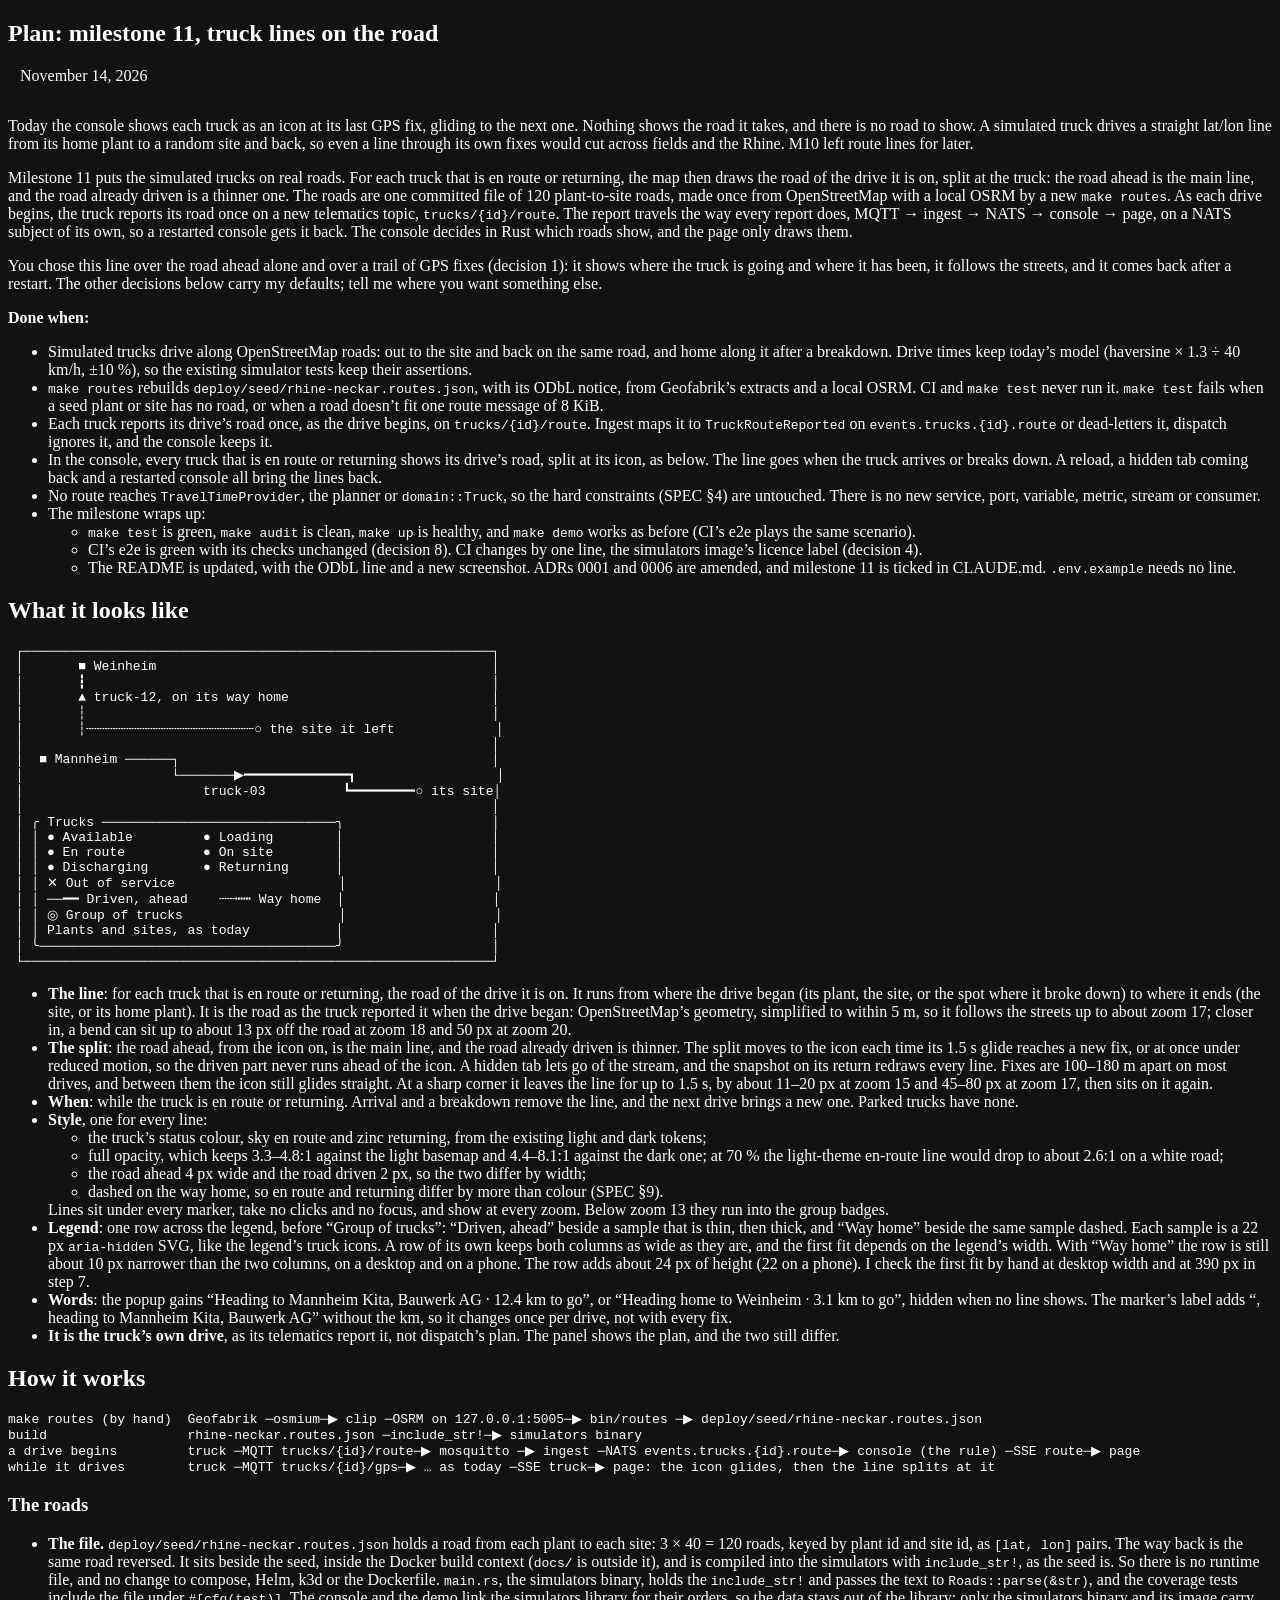
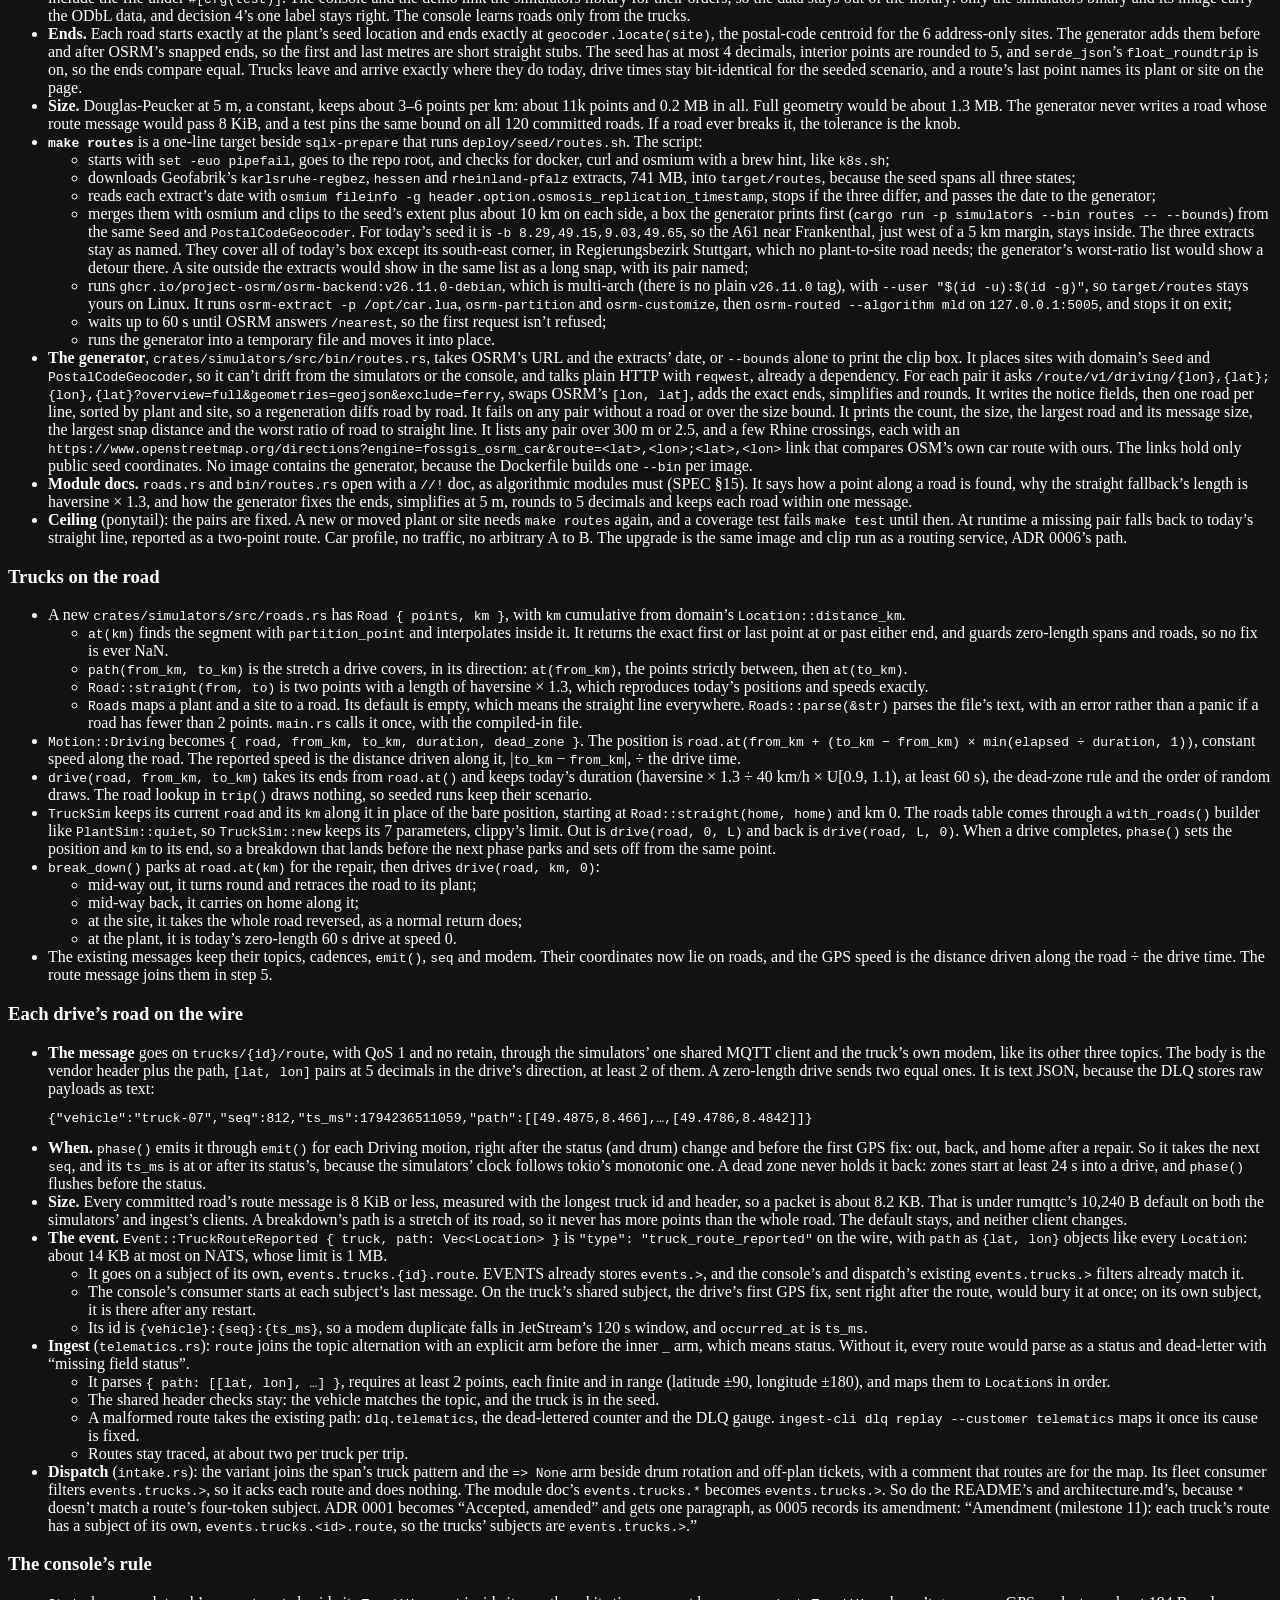
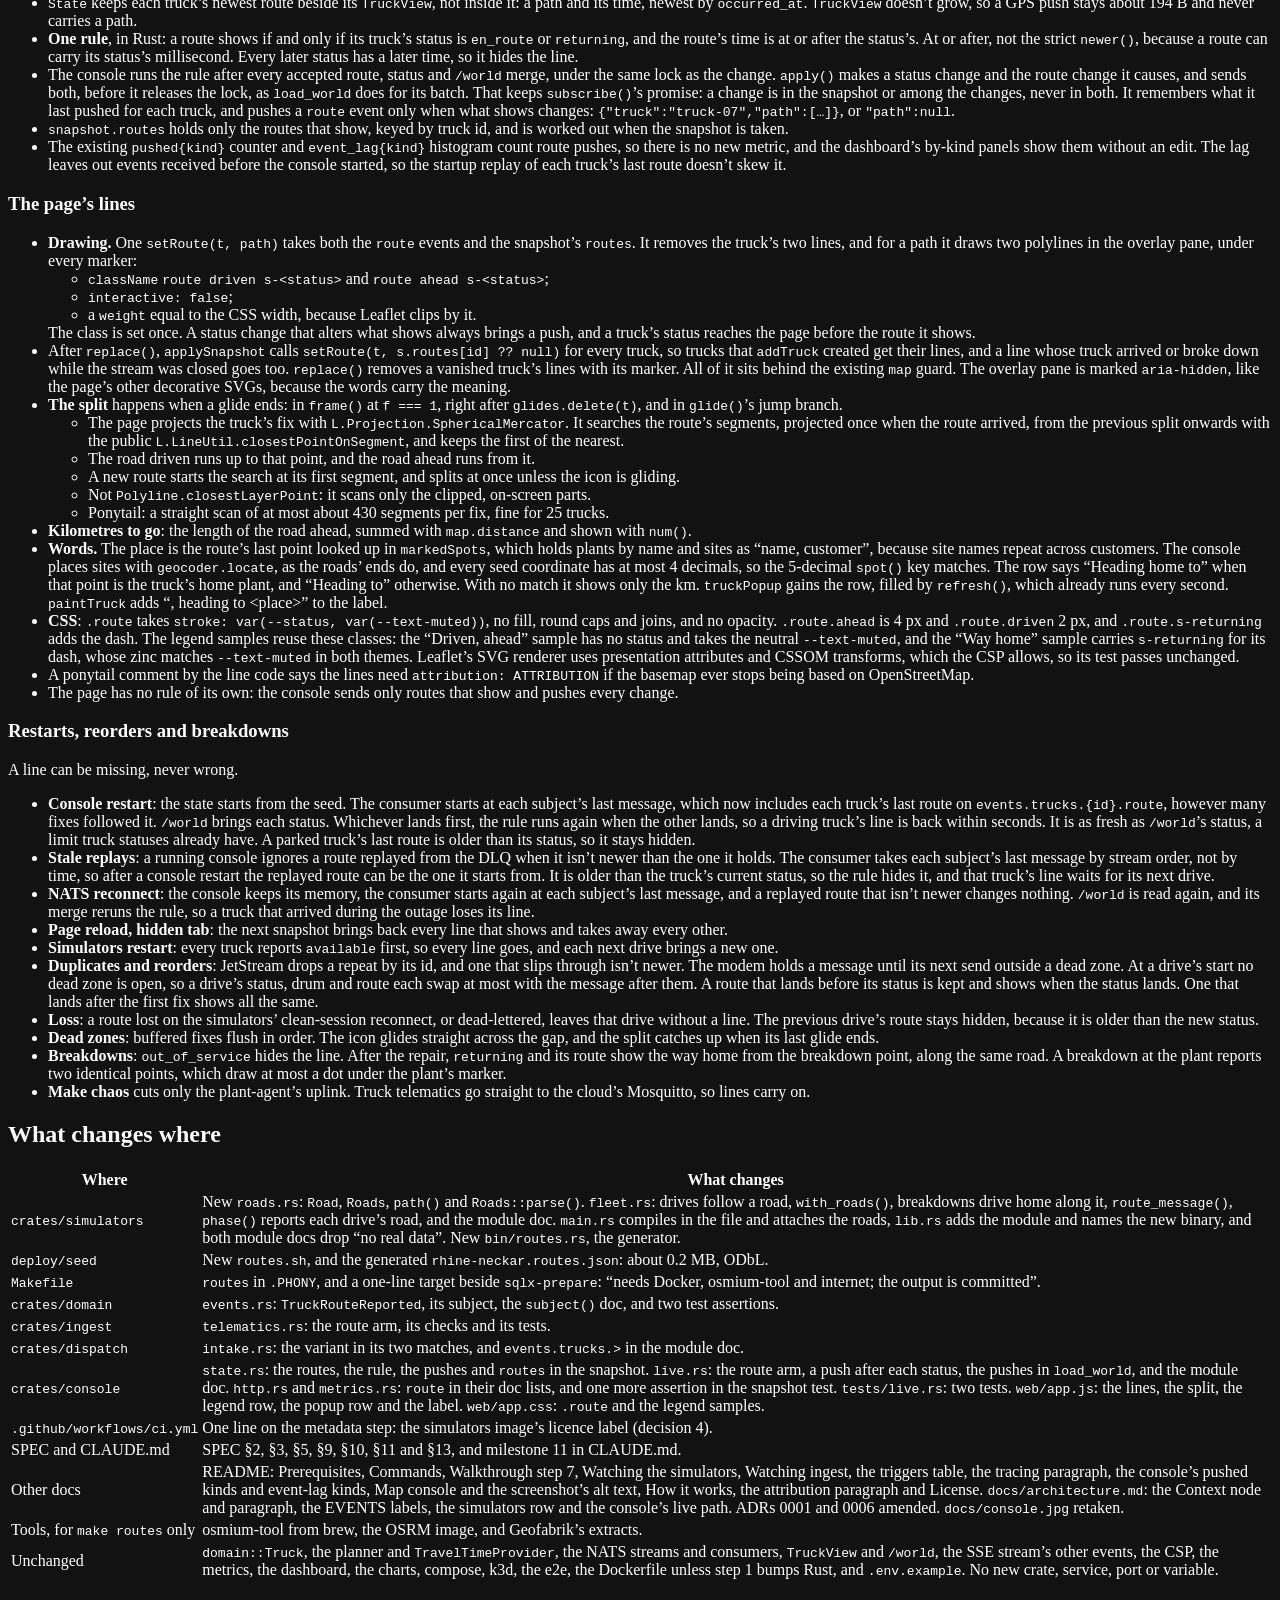
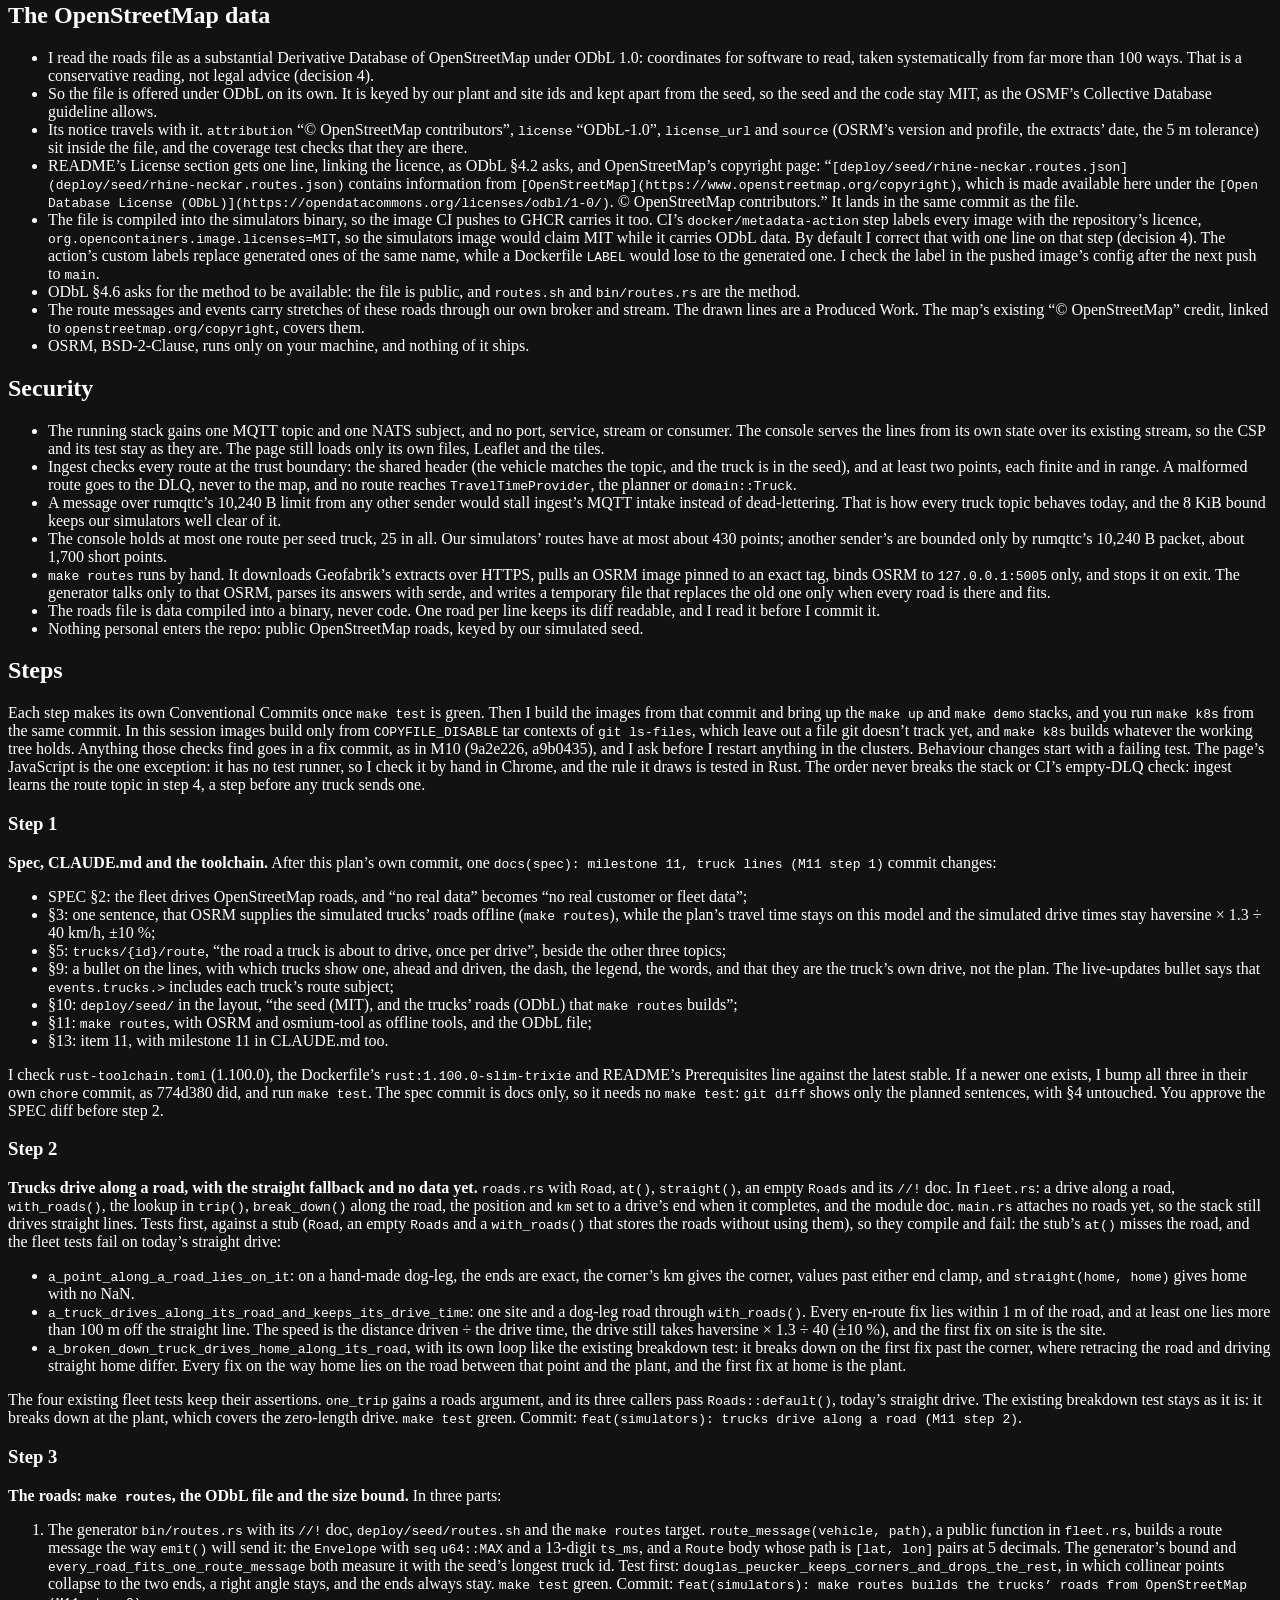
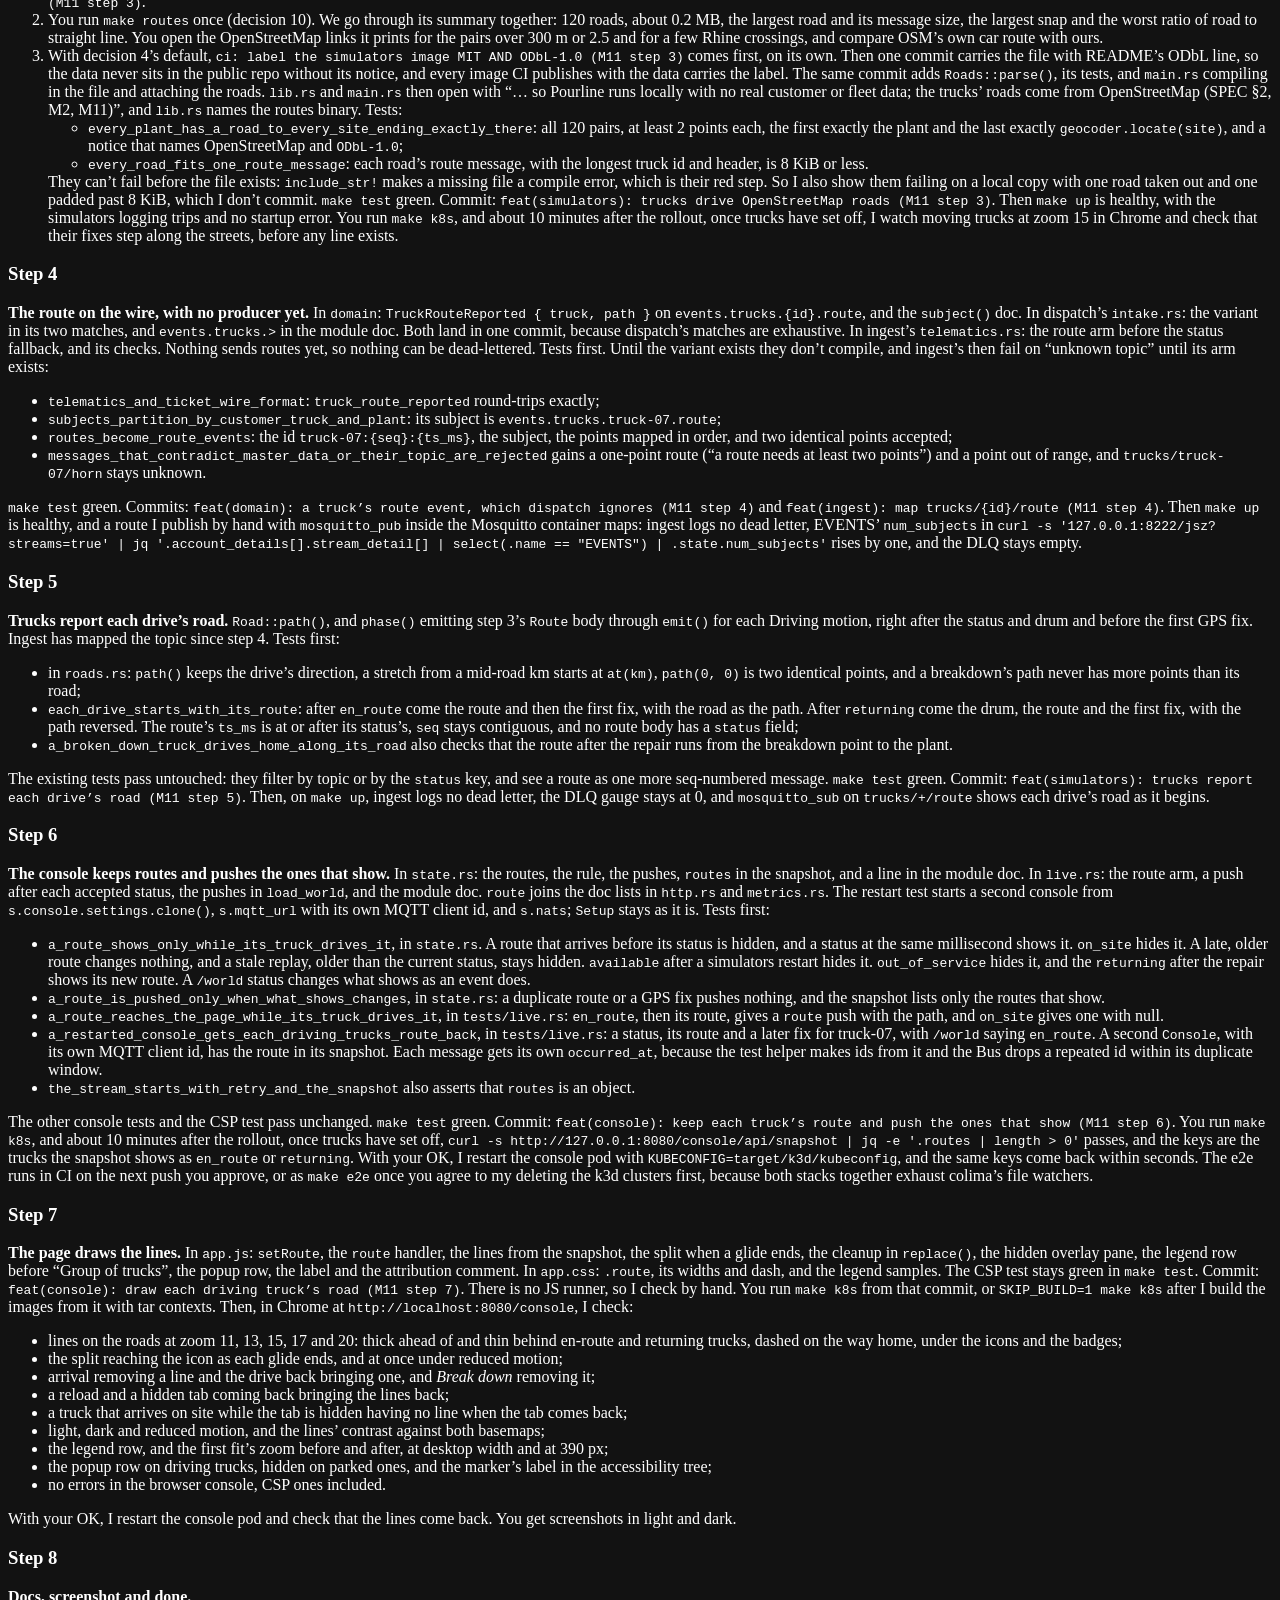
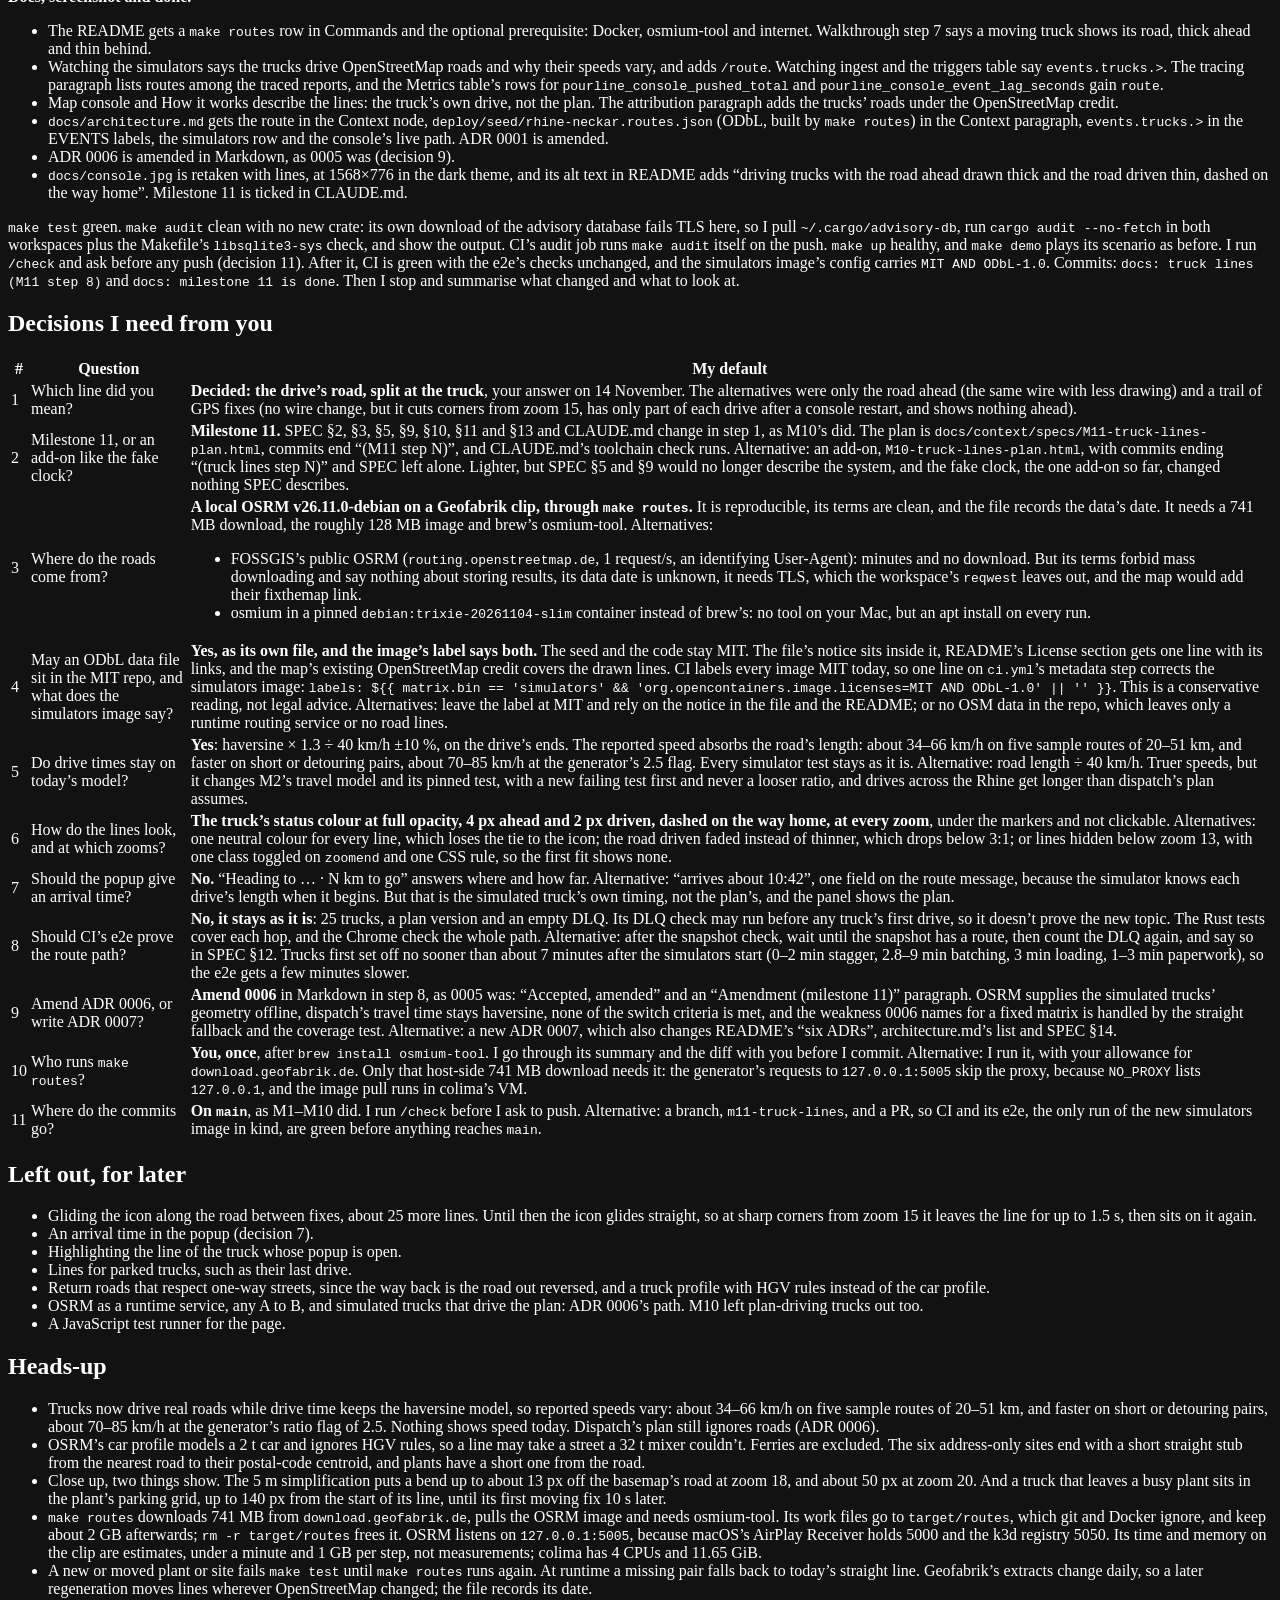
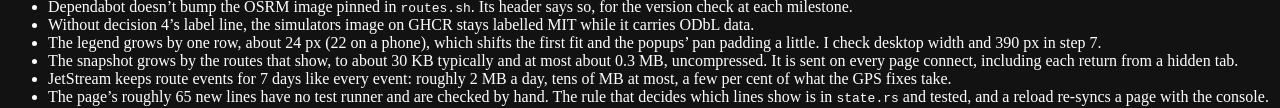
==== commit 4e439ee9: "docs: the clip box's north edge is 49.65 (M11 step 3) 49.5512 plus 10 km is 49.6411, which rounds ou" ====
--- a/docs/context/specs/M11-truck-lines-plan.html
+++ b/docs/context/specs/M11-truck-lines-plan.html
@@ -94,7 +94,7 @@
   <li>starts with <code>set -euo pipefail</code>, goes to the repo root, and checks for docker, curl and osmium with a brew hint, like <code>k8s.sh</code>;</li>
   <li>downloads Geofabrik’s <code>karlsruhe-regbez</code>, <code>hessen</code> and <code>rheinland-pfalz</code> extracts, 741 MB, into <code>target/routes</code>, because the seed spans all three states;</li>
   <li>reads each extract’s date with <code>osmium fileinfo -g header.option.osmosis_replication_timestamp</code>, stops if the three differ, and passes the date to the generator;</li>
-  <li>merges them with osmium and clips to the seed’s extent plus about 10 km on each side, a box the generator prints first (<code>cargo run -p simulators --bin routes -- --bounds</code>) from the same <code>Seed</code> and <code>PostalCodeGeocoder</code>. For today’s seed it is <code>-b 8.29,49.15,9.03,49.64</code>, so the A61 near Frankenthal, just west of a 5 km margin, stays inside. The three extracts stay as named. They cover all of today’s box except its south-east corner, in Regierungsbezirk Stuttgart, which no plant-to-site road needs; the generator’s worst-ratio list would show a detour there. A site outside the extracts would show in the same list as a long snap, with its pair named;</li>
+  <li>merges them with osmium and clips to the seed’s extent plus about 10 km on each side, a box the generator prints first (<code>cargo run -p simulators --bin routes -- --bounds</code>) from the same <code>Seed</code> and <code>PostalCodeGeocoder</code>. For today’s seed it is <code>-b 8.29,49.15,9.03,49.65</code>, so the A61 near Frankenthal, just west of a 5 km margin, stays inside. The three extracts stay as named. They cover all of today’s box except its south-east corner, in Regierungsbezirk Stuttgart, which no plant-to-site road needs; the generator’s worst-ratio list would show a detour there. A site outside the extracts would show in the same list as a long snap, with its pair named;</li>
   <li>runs <code>ghcr.io/project-osrm/osrm-backend:v26.11.0-debian</code>, which is multi-arch (there is no plain <code>v26.11.0</code> tag), with <code>--user "$(id -u):$(id -g)"</code>, so <code>target/routes</code> stays yours on Linux. It runs <code>osrm-extract -p /opt/car.lua</code>, <code>osrm-partition</code> and <code>osrm-customize</code>, then <code>osrm-routed --algorithm mld</code> on <code>127.0.0.1:5005</code>, and stops it on exit;</li>
   <li>waits up to 60 s until OSRM answers <code>/nearest</code>, so the first request isn’t refused;</li>
   <li>runs the generator into a temporary file and moves it into place.</li>
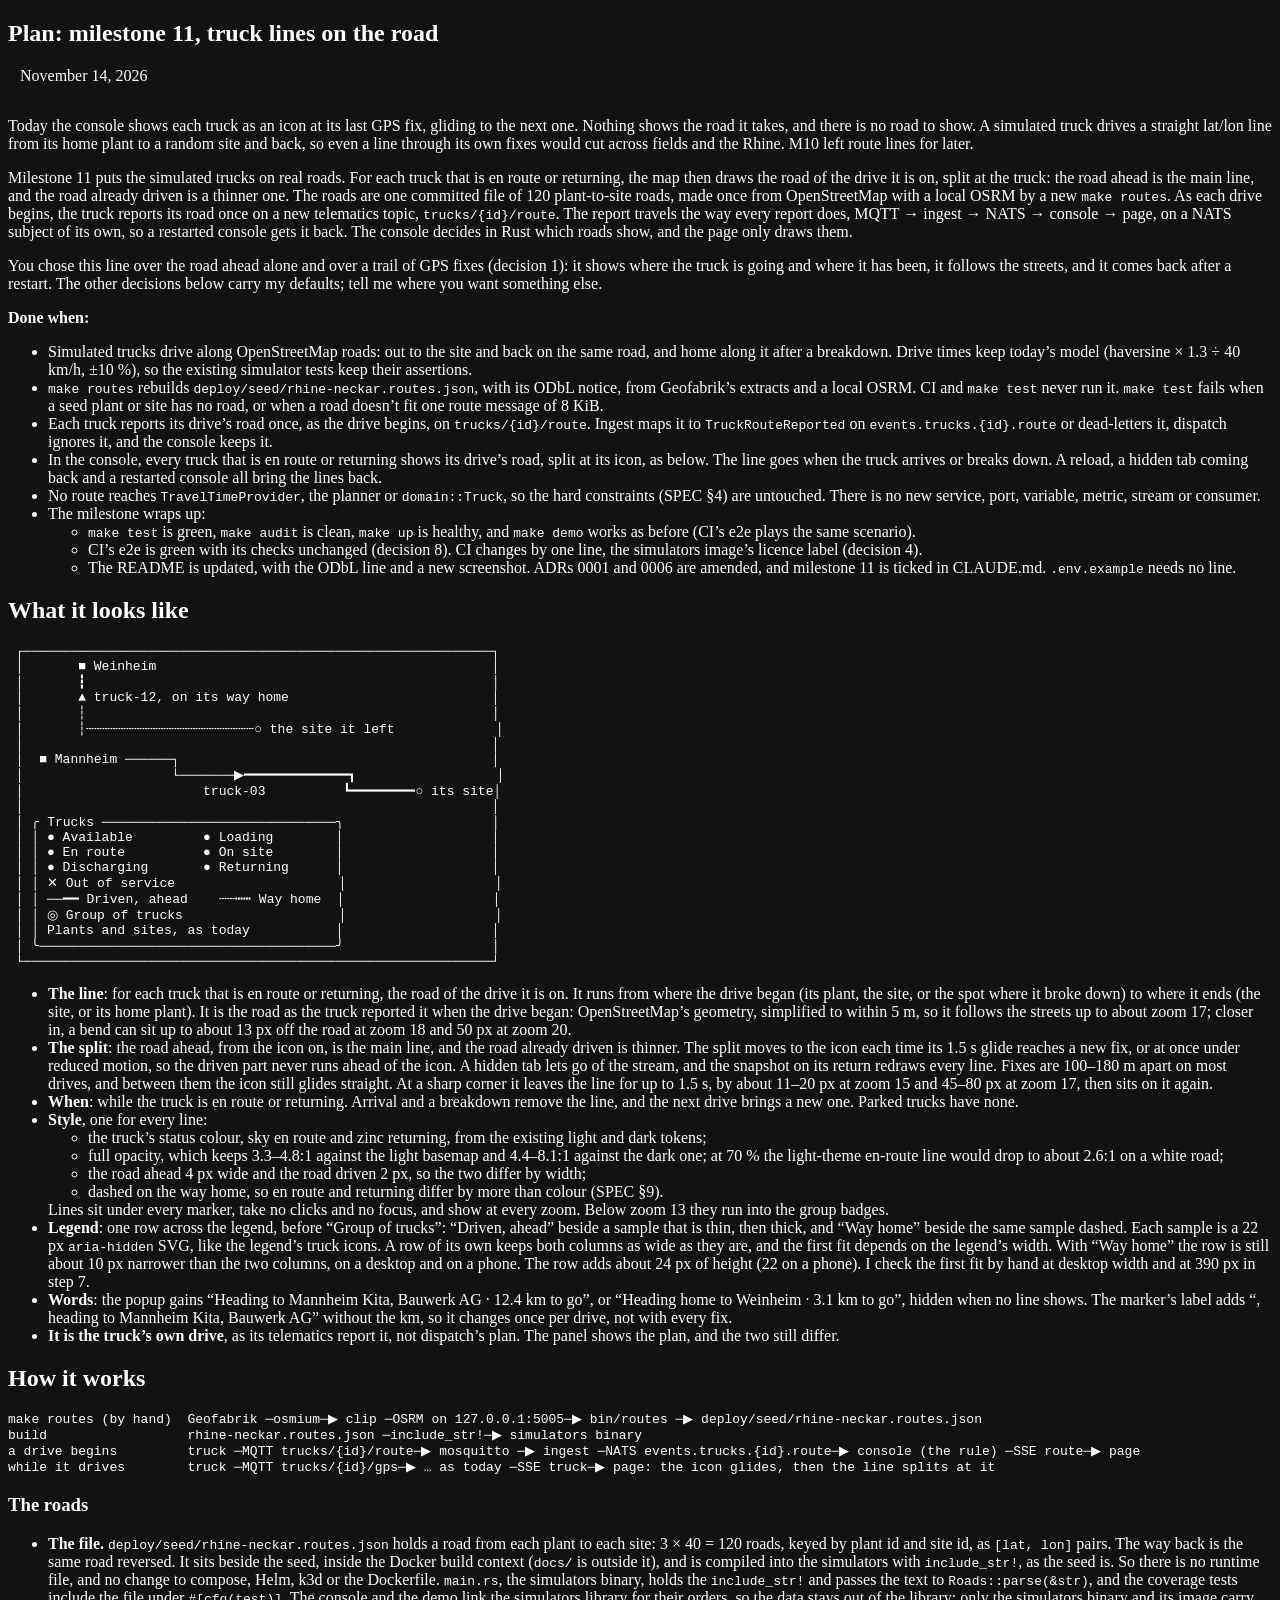
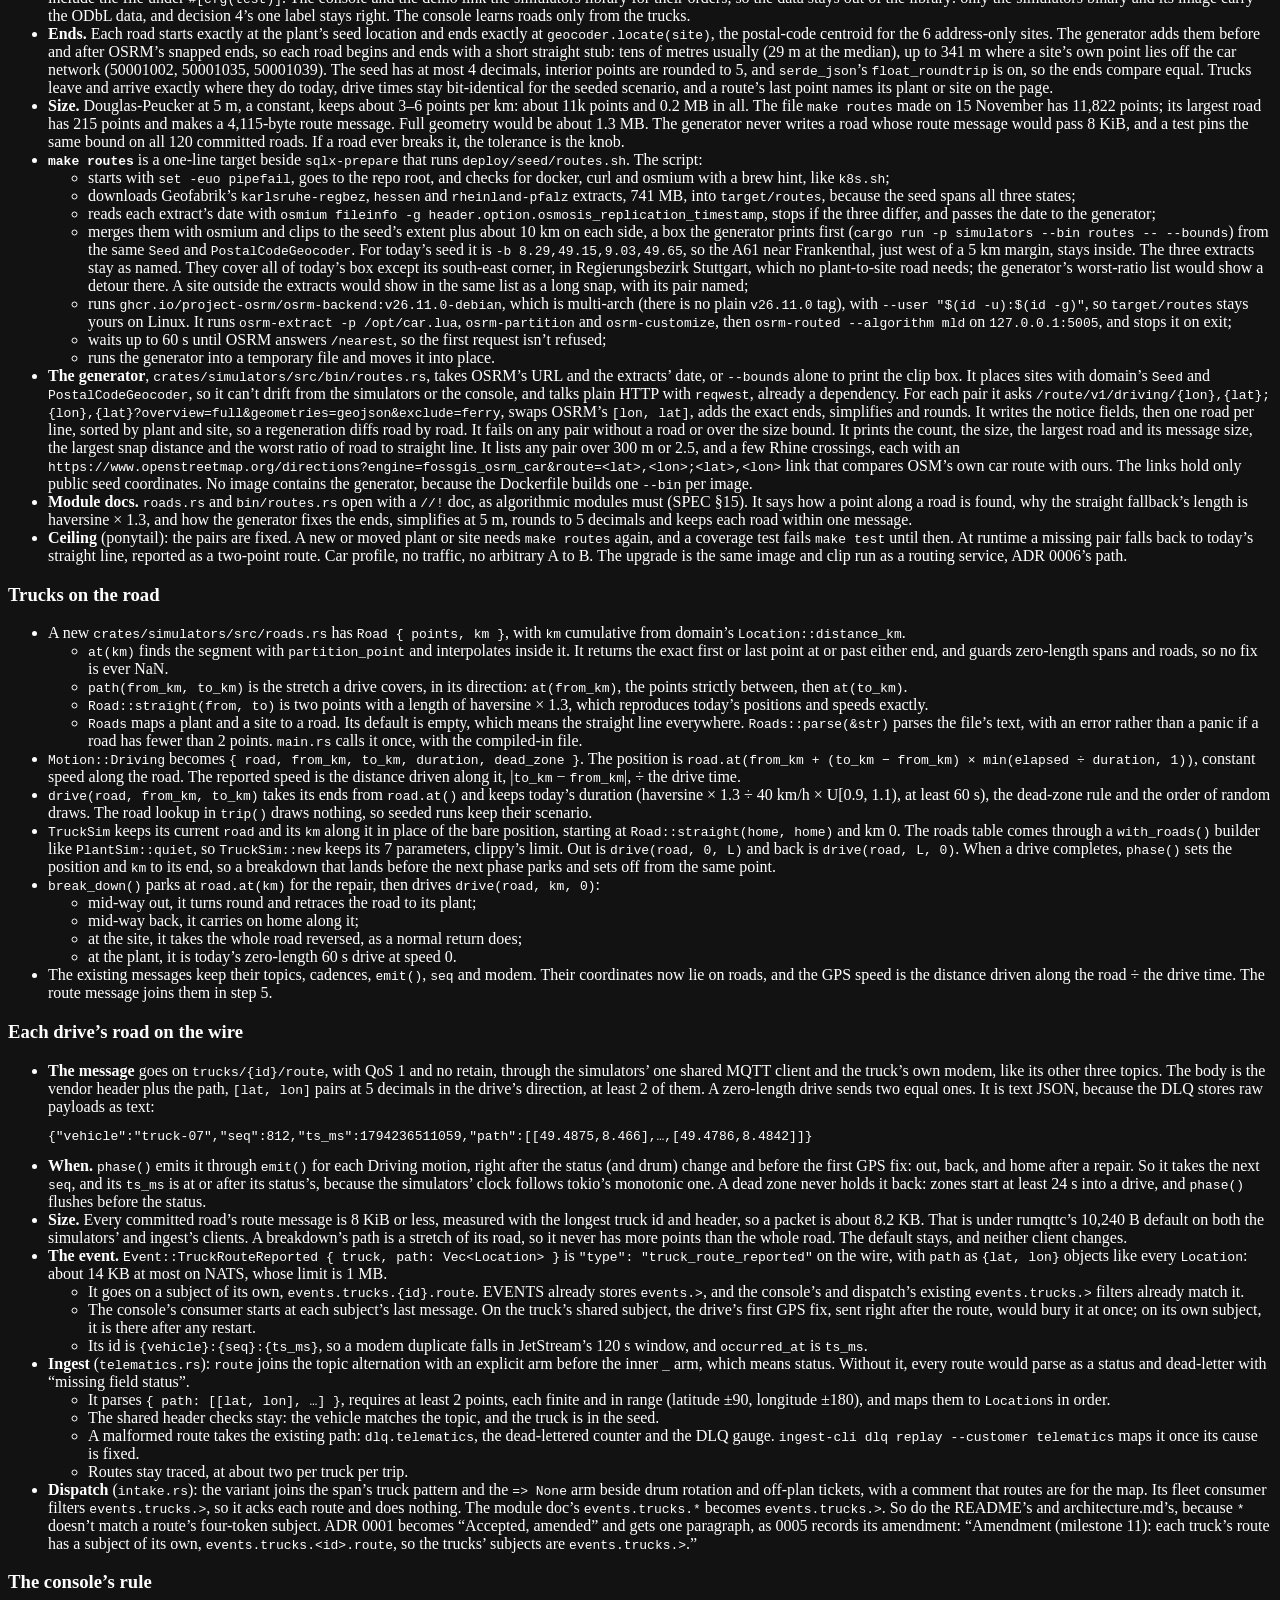
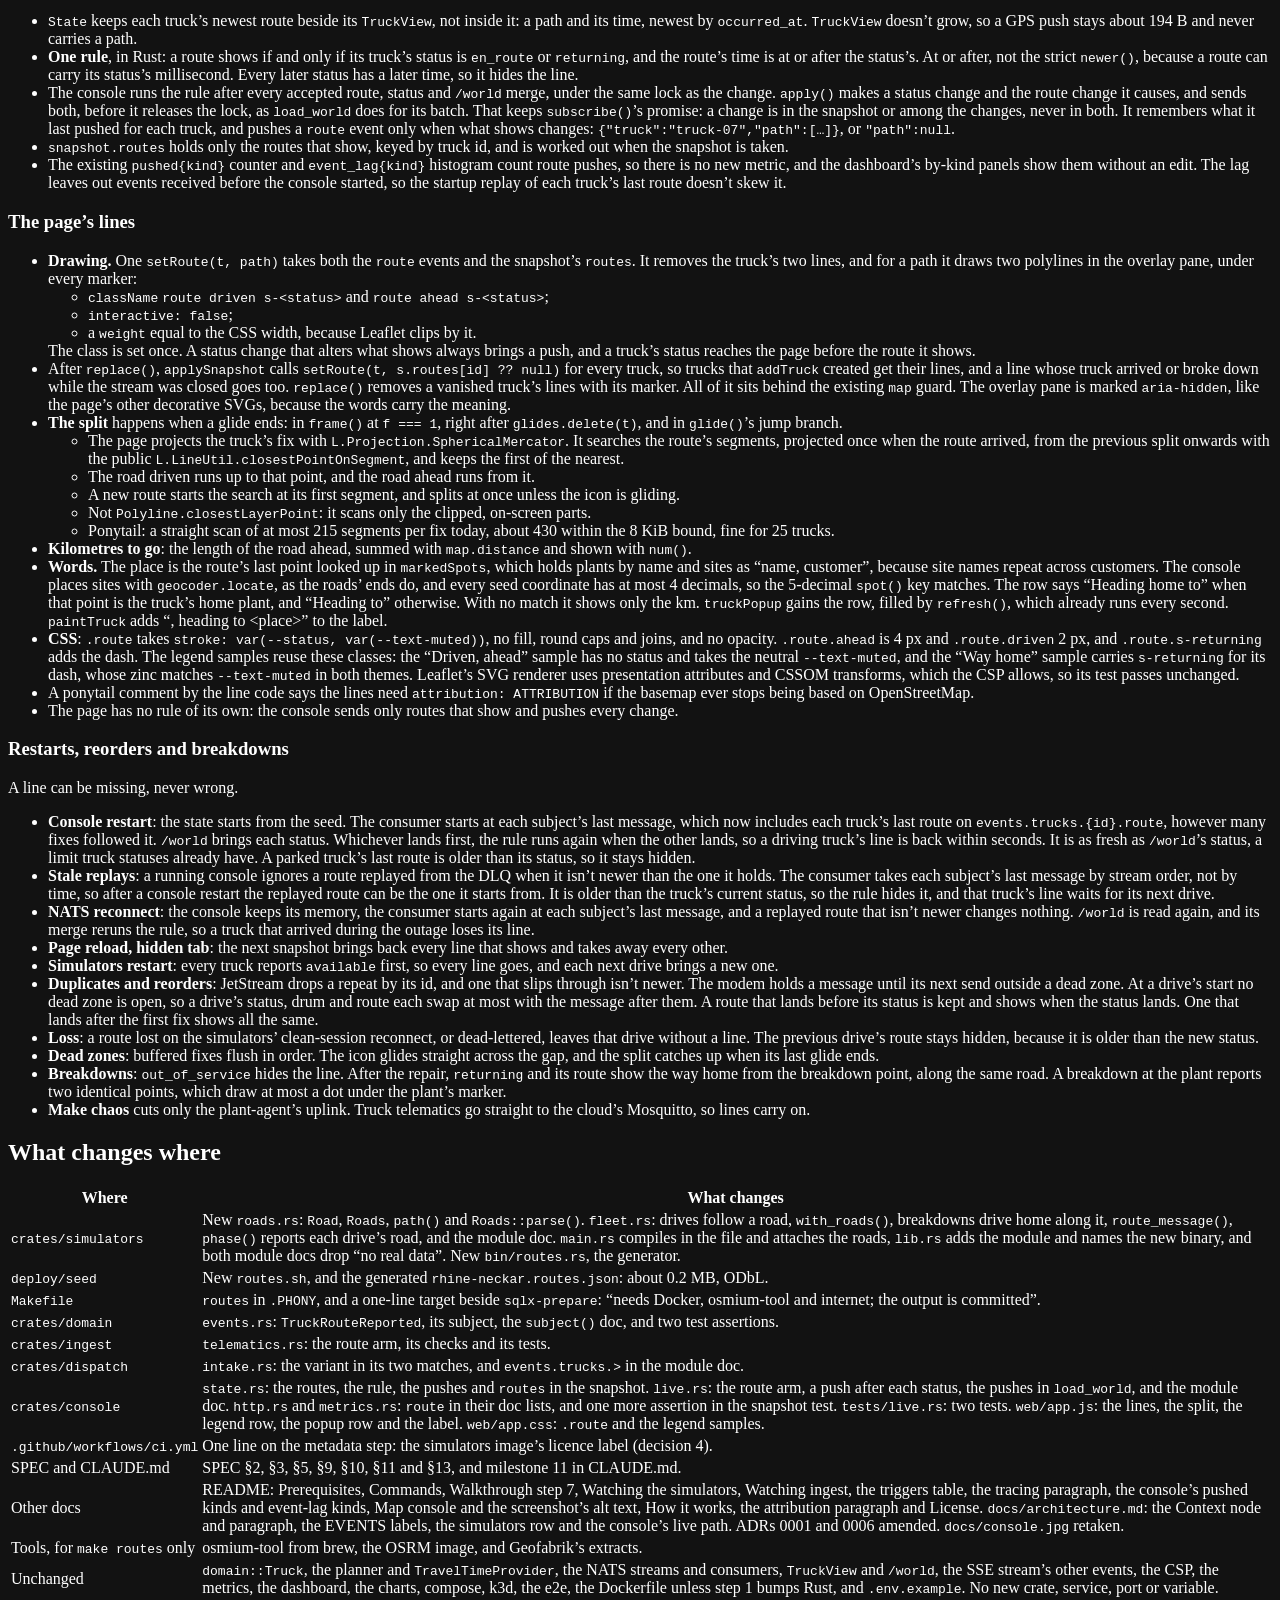
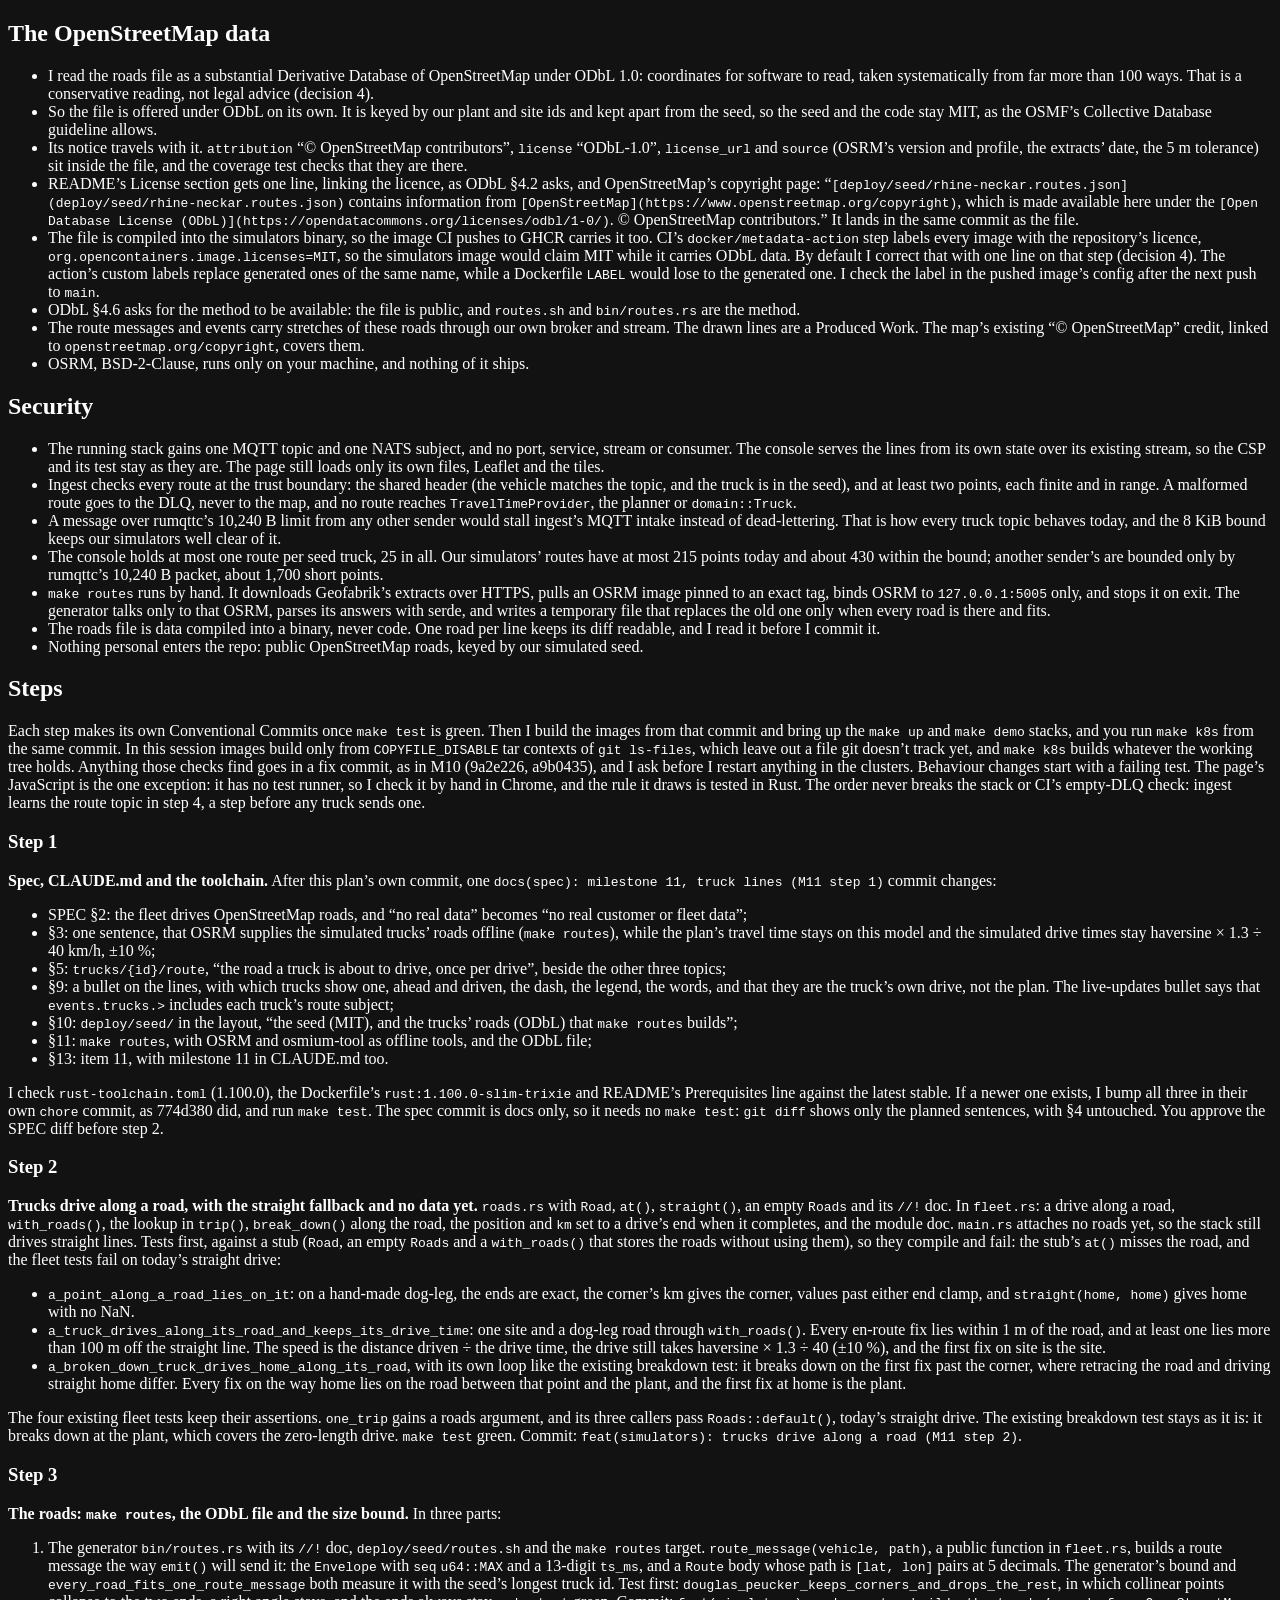
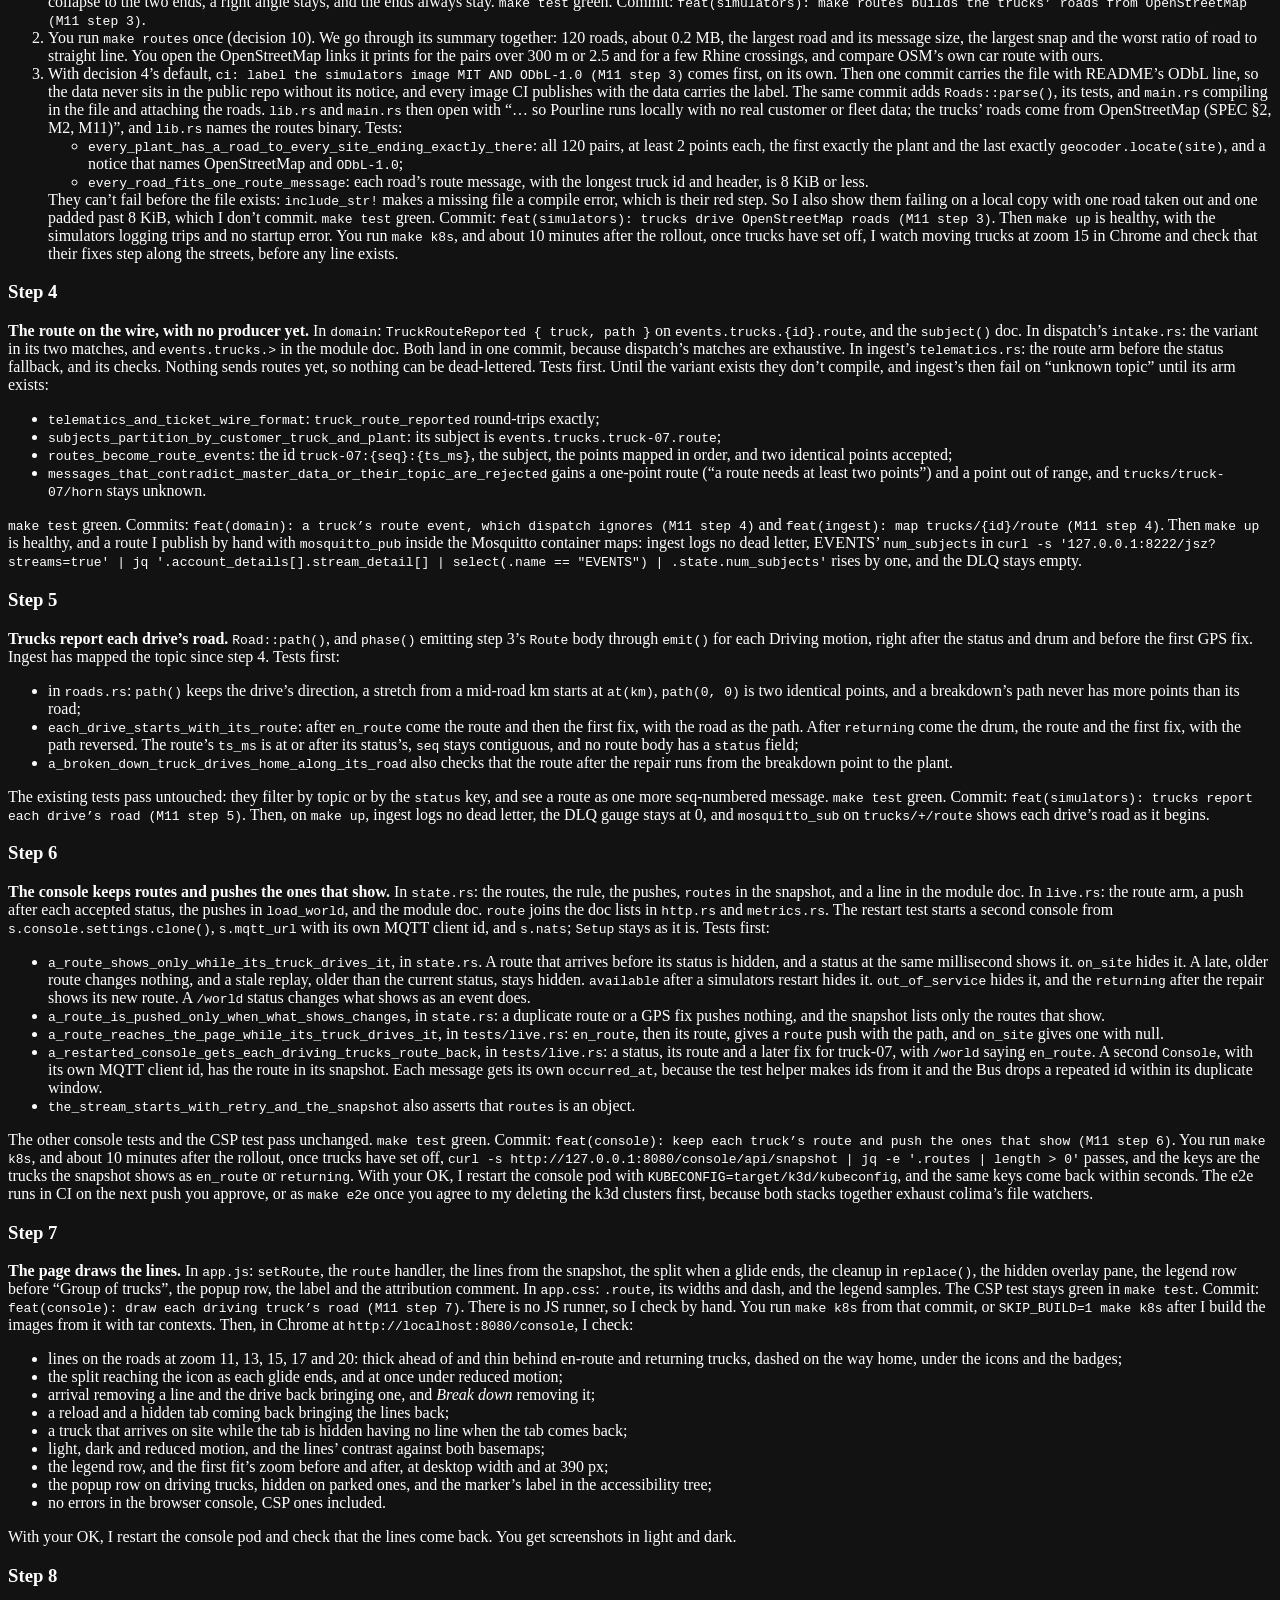
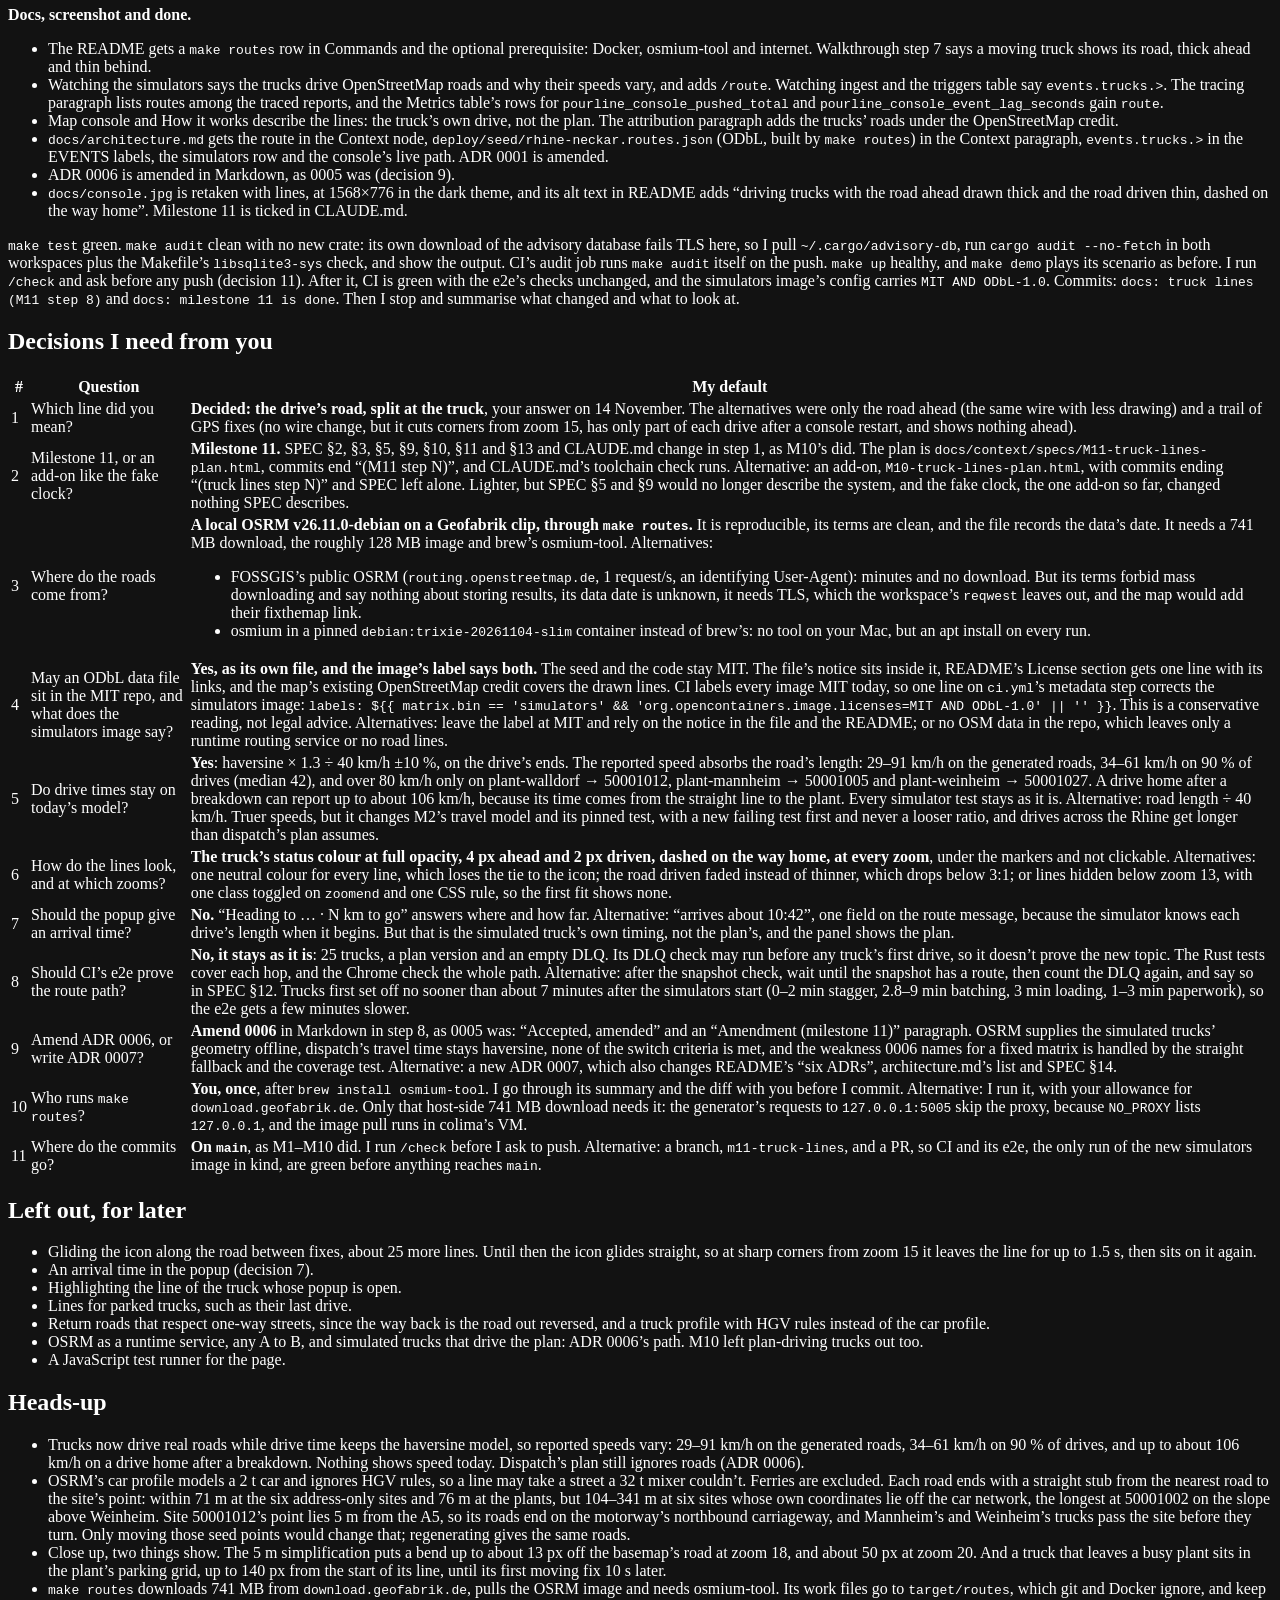
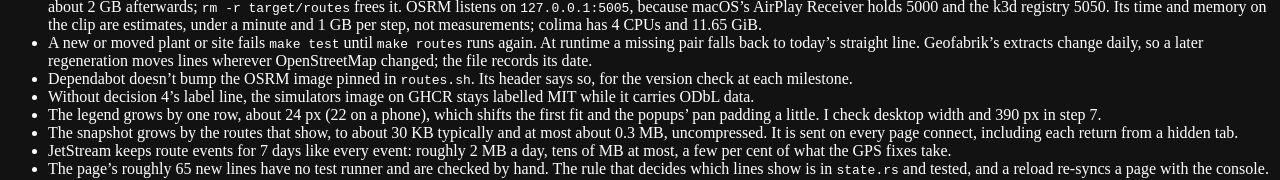
==== commit b032cae1: "docs: what the generated roads look like (M11 step 3) The plan's figures come from the file make rou" ====
--- a/docs/context/specs/M11-truck-lines-plan.html
+++ b/docs/context/specs/M11-truck-lines-plan.html
@@ -87,8 +87,8 @@
 <h3 id="roads">The roads</h3>
 <ul>
 <li><strong>The file.</strong> <code>deploy/seed/rhine-neckar.routes.json</code> holds a road from each plant to each site: 3 × 40 = 120 roads, keyed by plant id and site id, as <code>[lat, lon]</code> pairs. The way back is the same road reversed. It sits beside the seed, inside the Docker build context (<code>docs/</code> is outside it), and is compiled into the simulators with <code>include_str!</code>, as the seed is. So there is no runtime file, and no change to compose, Helm, k3d or the Dockerfile. <code>main.rs</code>, the simulators binary, holds the <code>include_str!</code> and passes the text to <code>Roads::parse(&amp;str)</code>, and the coverage tests include the file under <code>#[cfg(test)]</code>. The console and the demo link the simulators library for their orders, so the data stays out of the library: only the simulators binary and its image carry the ODbL data, and decision 4’s one label stays right. The console learns roads only from the trucks.</li>
-<li><strong>Ends.</strong> Each road starts exactly at the plant’s seed location and ends exactly at <code>geocoder.locate(site)</code>, the postal-code centroid for the 6 address-only sites. The generator adds them before and after OSRM’s snapped ends, so the first and last metres are short straight stubs. The seed has at most 4 decimals, interior points are rounded to 5, and <code>serde_json</code>’s <code>float_roundtrip</code> is on, so the ends compare equal. Trucks leave and arrive exactly where they do today, drive times stay bit-identical for the seeded scenario, and a route’s last point names its plant or site on the page.</li>
-<li><strong>Size.</strong> Douglas-Peucker at 5 m, a constant, keeps about 3–6 points per km: about 11k points and 0.2 MB in all. Full geometry would be about 1.3 MB. The generator never writes a road whose route message would pass 8 KiB, and a test pins the same bound on all 120 committed roads. If a road ever breaks it, the tolerance is the knob.</li>
+<li><strong>Ends.</strong> Each road starts exactly at the plant’s seed location and ends exactly at <code>geocoder.locate(site)</code>, the postal-code centroid for the 6 address-only sites. The generator adds them before and after OSRM’s snapped ends, so each road begins and ends with a short straight stub: tens of metres usually (29 m at the median), up to 341 m where a site’s own point lies off the car network (50001002, 50001035, 50001039). The seed has at most 4 decimals, interior points are rounded to 5, and <code>serde_json</code>’s <code>float_roundtrip</code> is on, so the ends compare equal. Trucks leave and arrive exactly where they do today, drive times stay bit-identical for the seeded scenario, and a route’s last point names its plant or site on the page.</li>
+<li><strong>Size.</strong> Douglas-Peucker at 5 m, a constant, keeps about 3–6 points per km: about 11k points and 0.2 MB in all. The file <code>make routes</code> made on 15 November has 11,822 points; its largest road has 215 points and makes a 4,115-byte route message. Full geometry would be about 1.3 MB. The generator never writes a road whose route message would pass 8 KiB, and a test pins the same bound on all 120 committed roads. If a road ever breaks it, the tolerance is the knob.</li>
 <li><strong><code>make routes</code></strong> is a one-line target beside <code>sqlx-prepare</code> that runs <code>deploy/seed/routes.sh</code>. The script:
   <ul>
   <li>starts with <code>set -euo pipefail</code>, goes to the repo root, and checks for docker, curl and osmium with a brew hint, like <code>k8s.sh</code>;</li>
@@ -173,7 +173,7 @@
   <li>The road driven runs up to that point, and the road ahead runs from it.</li>
   <li>A new route starts the search at its first segment, and splits at once unless the icon is gliding.</li>
   <li>Not <code>Polyline.closestLayerPoint</code>: it scans only the clipped, on-screen parts.</li>
-  <li>Ponytail: a straight scan of at most about 430 segments per fix, fine for 25 trucks.</li>
+  <li>Ponytail: a straight scan of at most 215 segments per fix today, about 430 within the 8 KiB bound, fine for 25 trucks.</li>
   </ul></li>
 <li><strong>Kilometres to go</strong>: the length of the road ahead, summed with <code>map.distance</code> and shown with <code>num()</code>.</li>
 <li><strong>Words.</strong> The place is the route’s last point looked up in <code>markedSpots</code>, which holds plants by name and sites as “name, customer”, because site names repeat across customers. The console places sites with <code>geocoder.locate</code>, as the roads’ ends do, and every seed coordinate has at most 4 decimals, so the 5-decimal <code>spot()</code> key matches. The row says “Heading home to” when that point is the truck’s home plant, and “Heading to” otherwise. With no match it shows only the km. <code>truckPopup</code> gains the row, filled by <code>refresh()</code>, which already runs every second. <code>paintTruck</code> adds “, heading to &lt;place&gt;” to the label.</li>
@@ -233,7 +233,7 @@
 <li>The running stack gains one MQTT topic and one NATS subject, and no port, service, stream or consumer. The console serves the lines from its own state over its existing stream, so the CSP and its test stay as they are. The page still loads only its own files, Leaflet and the tiles.</li>
 <li>Ingest checks every route at the trust boundary: the shared header (the vehicle matches the topic, and the truck is in the seed), and at least two points, each finite and in range. A malformed route goes to the DLQ, never to the map, and no route reaches <code>TravelTimeProvider</code>, the planner or <code>domain::Truck</code>.</li>
 <li>A message over rumqttc’s 10,240 B limit from any other sender would stall ingest’s MQTT intake instead of dead-lettering. That is how every truck topic behaves today, and the 8 KiB bound keeps our simulators well clear of it.</li>
-<li>The console holds at most one route per seed truck, 25 in all. Our simulators’ routes have at most about 430 points; another sender’s are bounded only by rumqttc’s 10,240 B packet, about 1,700 short points.</li>
+<li>The console holds at most one route per seed truck, 25 in all. Our simulators’ routes have at most 215 points today and about 430 within the bound; another sender’s are bounded only by rumqttc’s 10,240 B packet, about 1,700 short points.</li>
 <li><code>make routes</code> runs by hand. It downloads Geofabrik’s extracts over HTTPS, pulls an OSRM image pinned to an exact tag, binds OSRM to <code>127.0.0.1:5005</code> only, and stops it on exit. The generator talks only to that OSRM, parses its answers with serde, and writes a temporary file that replaces the old one only when every road is there and fits.</li>
 <li>The roads file is data compiled into a binary, never code. One road per line keeps its diff readable, and I read it before I commit it.</li>
 <li>Nothing personal enters the repo: public OpenStreetMap roads, keyed by our simulated seed.</li>
@@ -346,7 +346,7 @@
   <li>osmium in a pinned <code>debian:trixie-20261104-slim</code> container instead of brew’s: no tool on your Mac, but an apt install on every run.</li>
   </ul></td></tr>
 <tr><td>4</td><td>May an ODbL data file sit in the MIT repo, and what does the simulators image say?</td><td><strong>Yes, as its own file, and the image’s label says both.</strong> The seed and the code stay MIT. The file’s notice sits inside it, README’s License section gets one line with its links, and the map’s existing OpenStreetMap credit covers the drawn lines. CI labels every image MIT today, so one line on <code>ci.yml</code>’s metadata step corrects the simulators image: <code>labels: ${{ matrix.bin == 'simulators' &amp;&amp; 'org.opencontainers.image.licenses=MIT AND ODbL-1.0' || '' }}</code>. This is a conservative reading, not legal advice. Alternatives: leave the label at MIT and rely on the notice in the file and the README; or no OSM data in the repo, which leaves only a runtime routing service or no road lines.</td></tr>
-<tr><td>5</td><td>Do drive times stay on today’s model?</td><td><strong>Yes</strong>: haversine × 1.3 ÷ 40 km/h ±10 %, on the drive’s ends. The reported speed absorbs the road’s length: about 34–66 km/h on five sample routes of 20–51 km, and faster on short or detouring pairs, about 70–85 km/h at the generator’s 2.5 flag. Every simulator test stays as it is. Alternative: road length ÷ 40 km/h. Truer speeds, but it changes M2’s travel model and its pinned test, with a new failing test first and never a looser ratio, and drives across the Rhine get longer than dispatch’s plan assumes.</td></tr>
+<tr><td>5</td><td>Do drive times stay on today’s model?</td><td><strong>Yes</strong>: haversine × 1.3 ÷ 40 km/h ±10 %, on the drive’s ends. The reported speed absorbs the road’s length: 29–91 km/h on the generated roads, 34–61 km/h on 90 % of drives (median 42), and over 80 km/h only on plant-walldorf → 50001012, plant-mannheim → 50001005 and plant-weinheim → 50001027. A drive home after a breakdown can report up to about 106 km/h, because its time comes from the straight line to the plant. Every simulator test stays as it is. Alternative: road length ÷ 40 km/h. Truer speeds, but it changes M2’s travel model and its pinned test, with a new failing test first and never a looser ratio, and drives across the Rhine get longer than dispatch’s plan assumes.</td></tr>
 <tr><td>6</td><td>How do the lines look, and at which zooms?</td><td><strong>The truck’s status colour at full opacity, 4 px ahead and 2 px driven, dashed on the way home, at every zoom</strong>, under the markers and not clickable. Alternatives: one neutral colour for every line, which loses the tie to the icon; the road driven faded instead of thinner, which drops below 3:1; or lines hidden below zoom 13, with one class toggled on <code>zoomend</code> and one CSS rule, so the first fit shows none.</td></tr>
 <tr><td>7</td><td>Should the popup give an arrival time?</td><td><strong>No.</strong> “Heading to … · N km to go” answers where and how far. Alternative: “arrives about 10:42”, one field on the route message, because the simulator knows each drive’s length when it begins. But that is the simulated truck’s own timing, not the plan’s, and the panel shows the plan.</td></tr>
 <tr><td>8</td><td>Should CI’s e2e prove the route path?</td><td><strong>No, it stays as it is</strong>: 25 trucks, a plan version and an empty DLQ. Its DLQ check may run before any truck’s first drive, so it doesn’t prove the new topic. The Rust tests cover each hop, and the Chrome check the whole path. Alternative: after the snapshot check, wait until the snapshot has a route, then count the DLQ again, and say so in SPEC §12. Trucks first set off no sooner than about 7 minutes after the simulators start (0–2 min stagger, 2.8–9 min batching, 3 min loading, 1–3 min paperwork), so the e2e gets a few minutes slower.</td></tr>
@@ -369,8 +369,8 @@
 
 <h2 id="heads-up">Heads-up</h2>
 <ul>
-<li>Trucks now drive real roads while drive time keeps the haversine model, so reported speeds vary: about 34–66 km/h on five sample routes of 20–51 km, and faster on short or detouring pairs, about 70–85 km/h at the generator’s ratio flag of 2.5. Nothing shows speed today. Dispatch’s plan still ignores roads (ADR 0006).</li>
-<li>OSRM’s car profile models a 2 t car and ignores HGV rules, so a line may take a street a 32 t mixer couldn’t. Ferries are excluded. The six address-only sites end with a short straight stub from the nearest road to their postal-code centroid, and plants have a short one from the road.</li>
+<li>Trucks now drive real roads while drive time keeps the haversine model, so reported speeds vary: 29–91 km/h on the generated roads, 34–61 km/h on 90 % of drives, and up to about 106 km/h on a drive home after a breakdown. Nothing shows speed today. Dispatch’s plan still ignores roads (ADR 0006).</li>
+<li>OSRM’s car profile models a 2 t car and ignores HGV rules, so a line may take a street a 32 t mixer couldn’t. Ferries are excluded. Each road ends with a straight stub from the nearest road to the site’s point: within 71 m at the six address-only sites and 76 m at the plants, but 104–341 m at six sites whose own coordinates lie off the car network, the longest at 50001002 on the slope above Weinheim. Site 50001012’s point lies 5 m from the A5, so its roads end on the motorway’s northbound carriageway, and Mannheim’s and Weinheim’s trucks pass the site before they turn. Only moving those seed points would change that; regenerating gives the same roads.</li>
 <li>Close up, two things show. The 5 m simplification puts a bend up to about 13 px off the basemap’s road at zoom 18, and about 50 px at zoom 20. And a truck that leaves a busy plant sits in the plant’s parking grid, up to 140 px from the start of its line, until its first moving fix 10 s later.</li>
 <li><code>make routes</code> downloads 741 MB from <code>download.geofabrik.de</code>, pulls the OSRM image and needs osmium-tool. Its work files go to <code>target/routes</code>, which git and Docker ignore, and keep about 2 GB afterwards; <code>rm -r target/routes</code> frees it. OSRM listens on <code>127.0.0.1:5005</code>, because macOS’s AirPlay Receiver holds 5000 and the k3d registry 5050. Its time and memory on the clip are estimates, under a minute and 1 GB per step, not measurements; colima has 4 CPUs and 11.65 GiB.</li>
 <li>A new or moved plant or site fails <code>make test</code> until <code>make routes</code> runs again. At runtime a missing pair falls back to today’s straight line. Geofabrik’s extracts change daily, so a later regeneration moves lines wherever OpenStreetMap changed; the file records its date.</li>
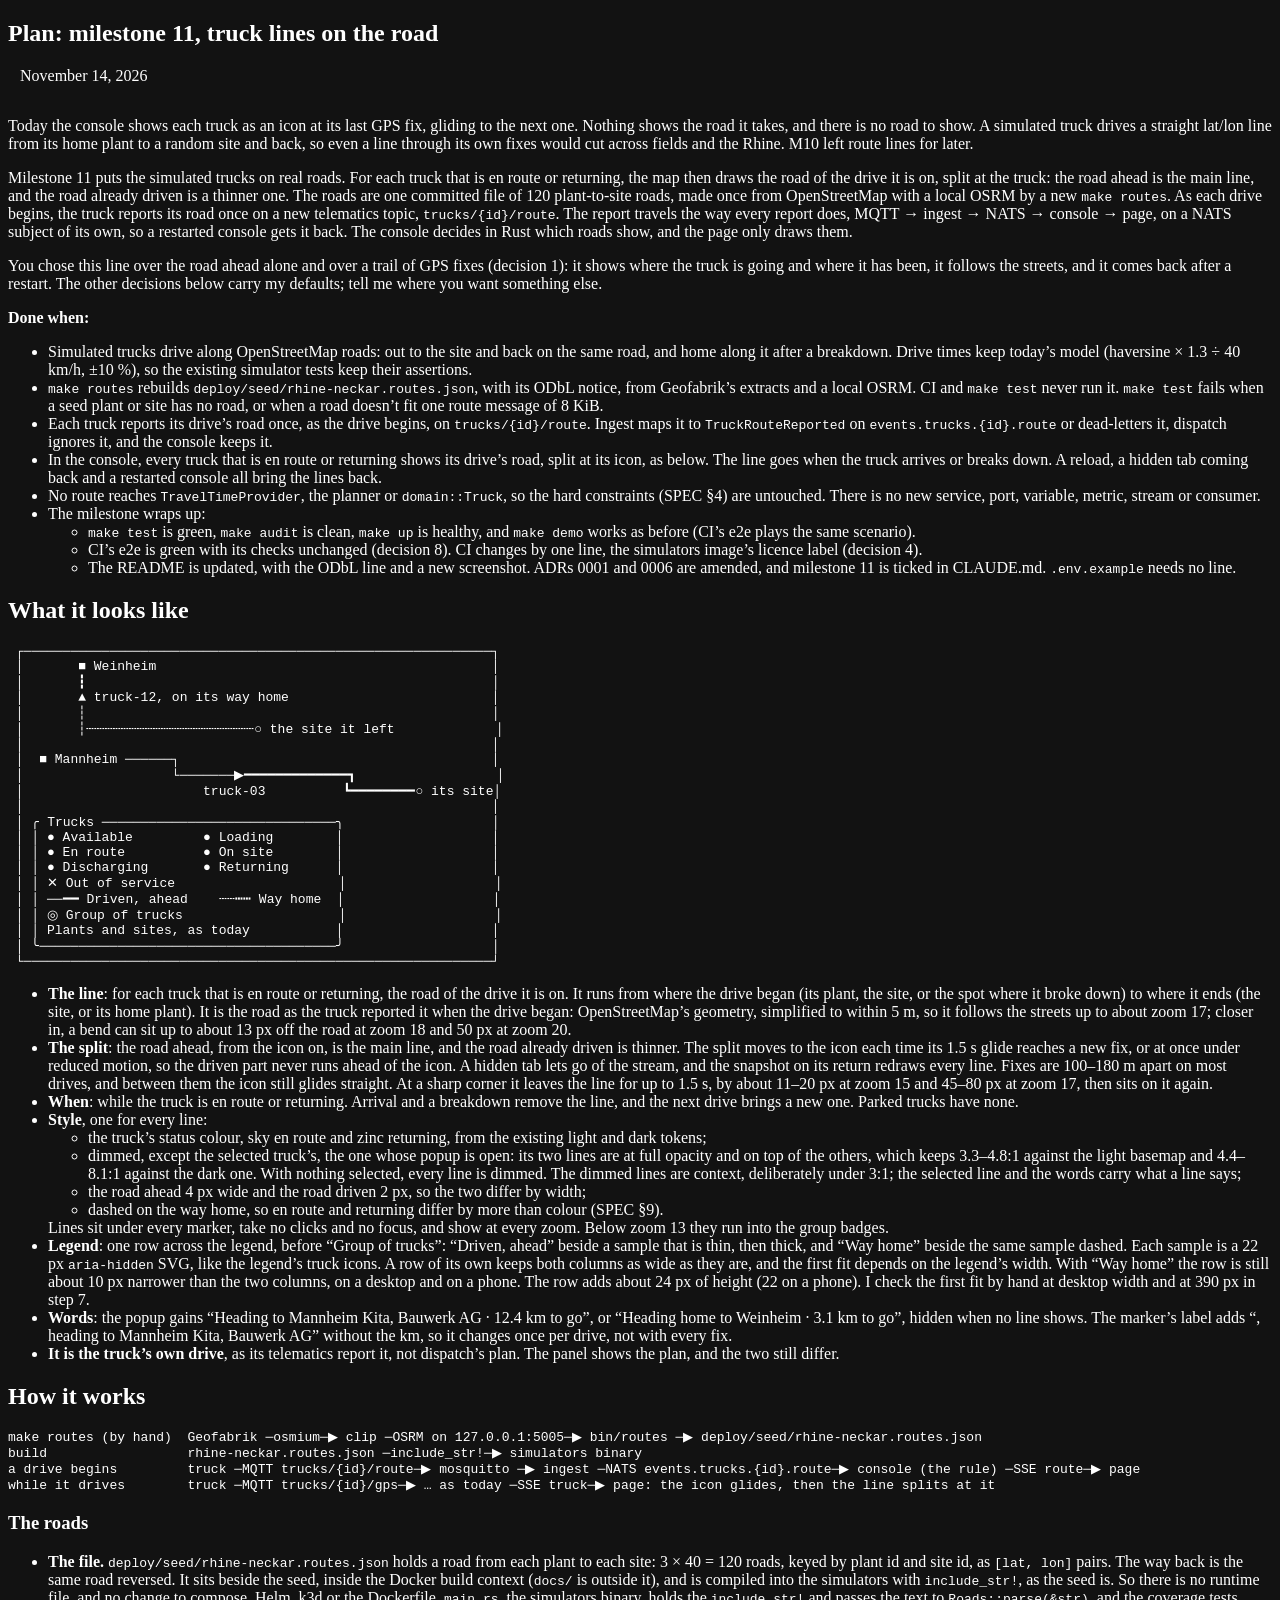
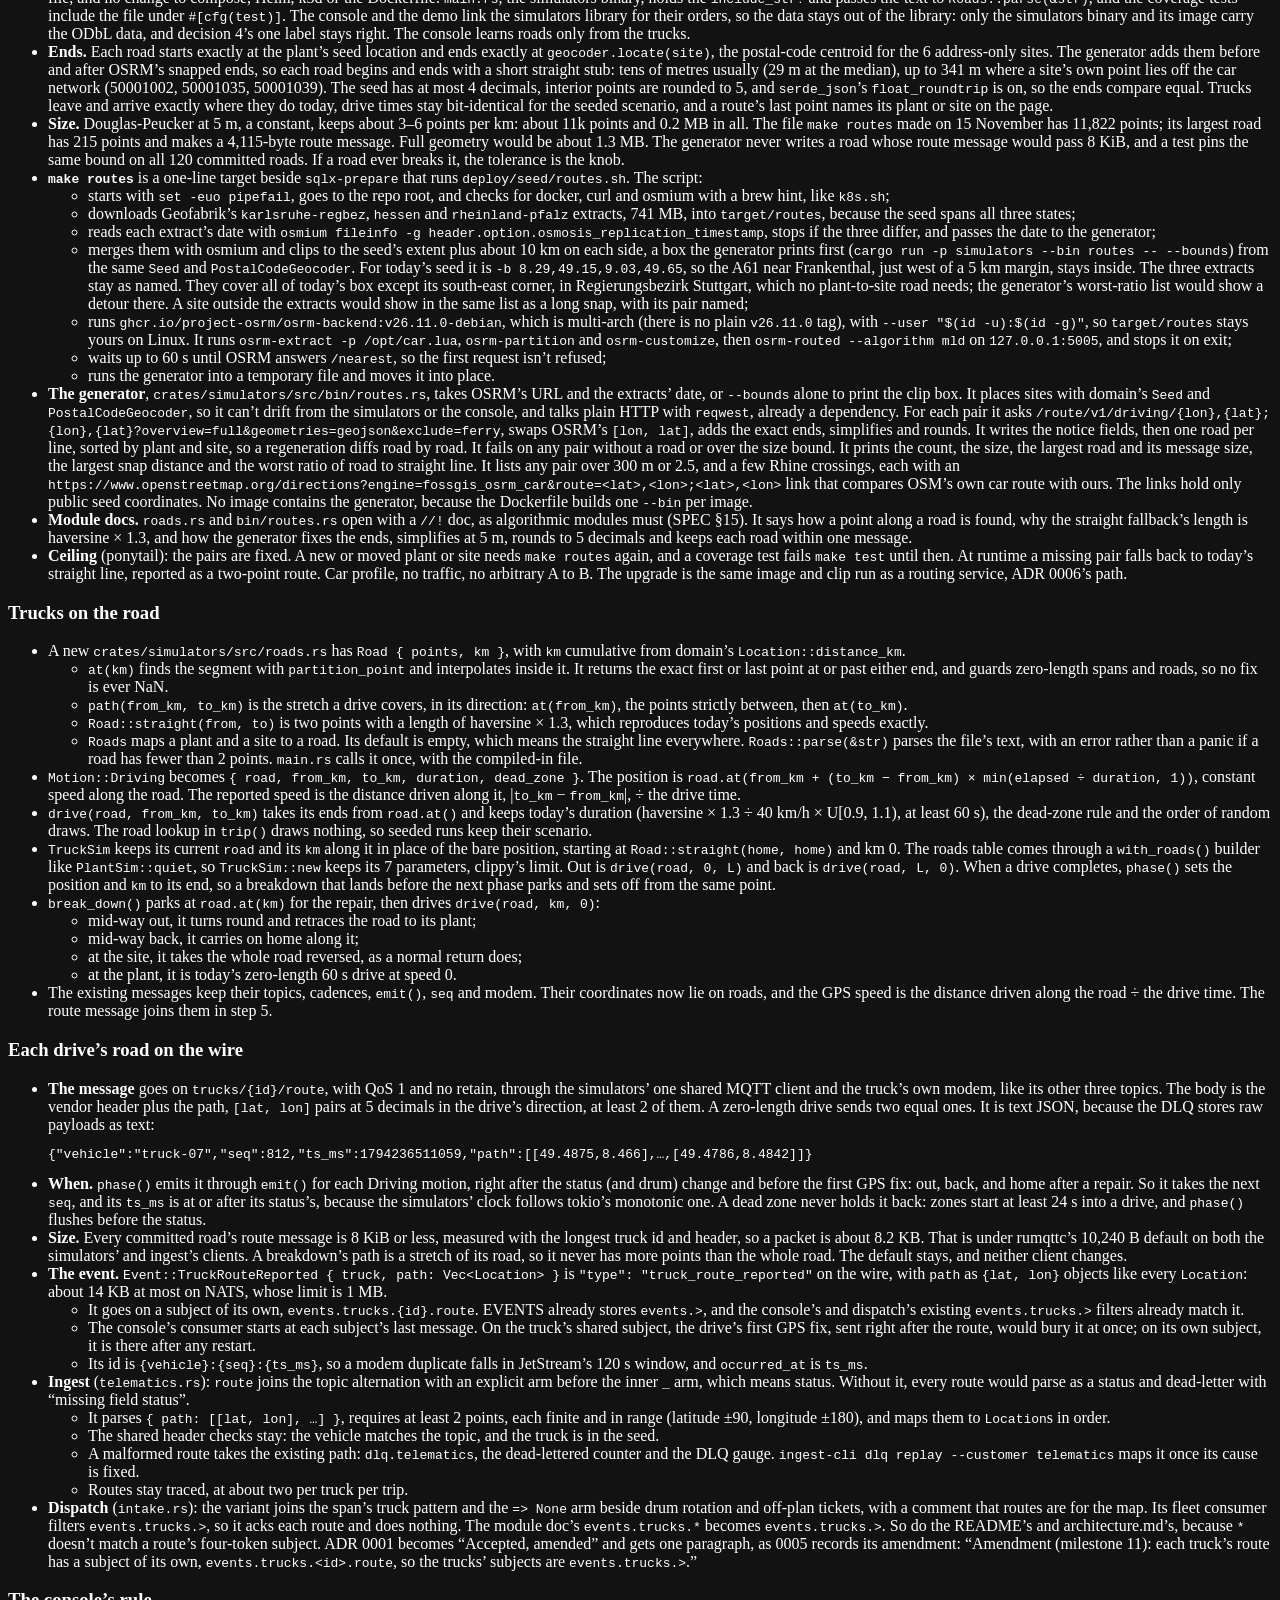
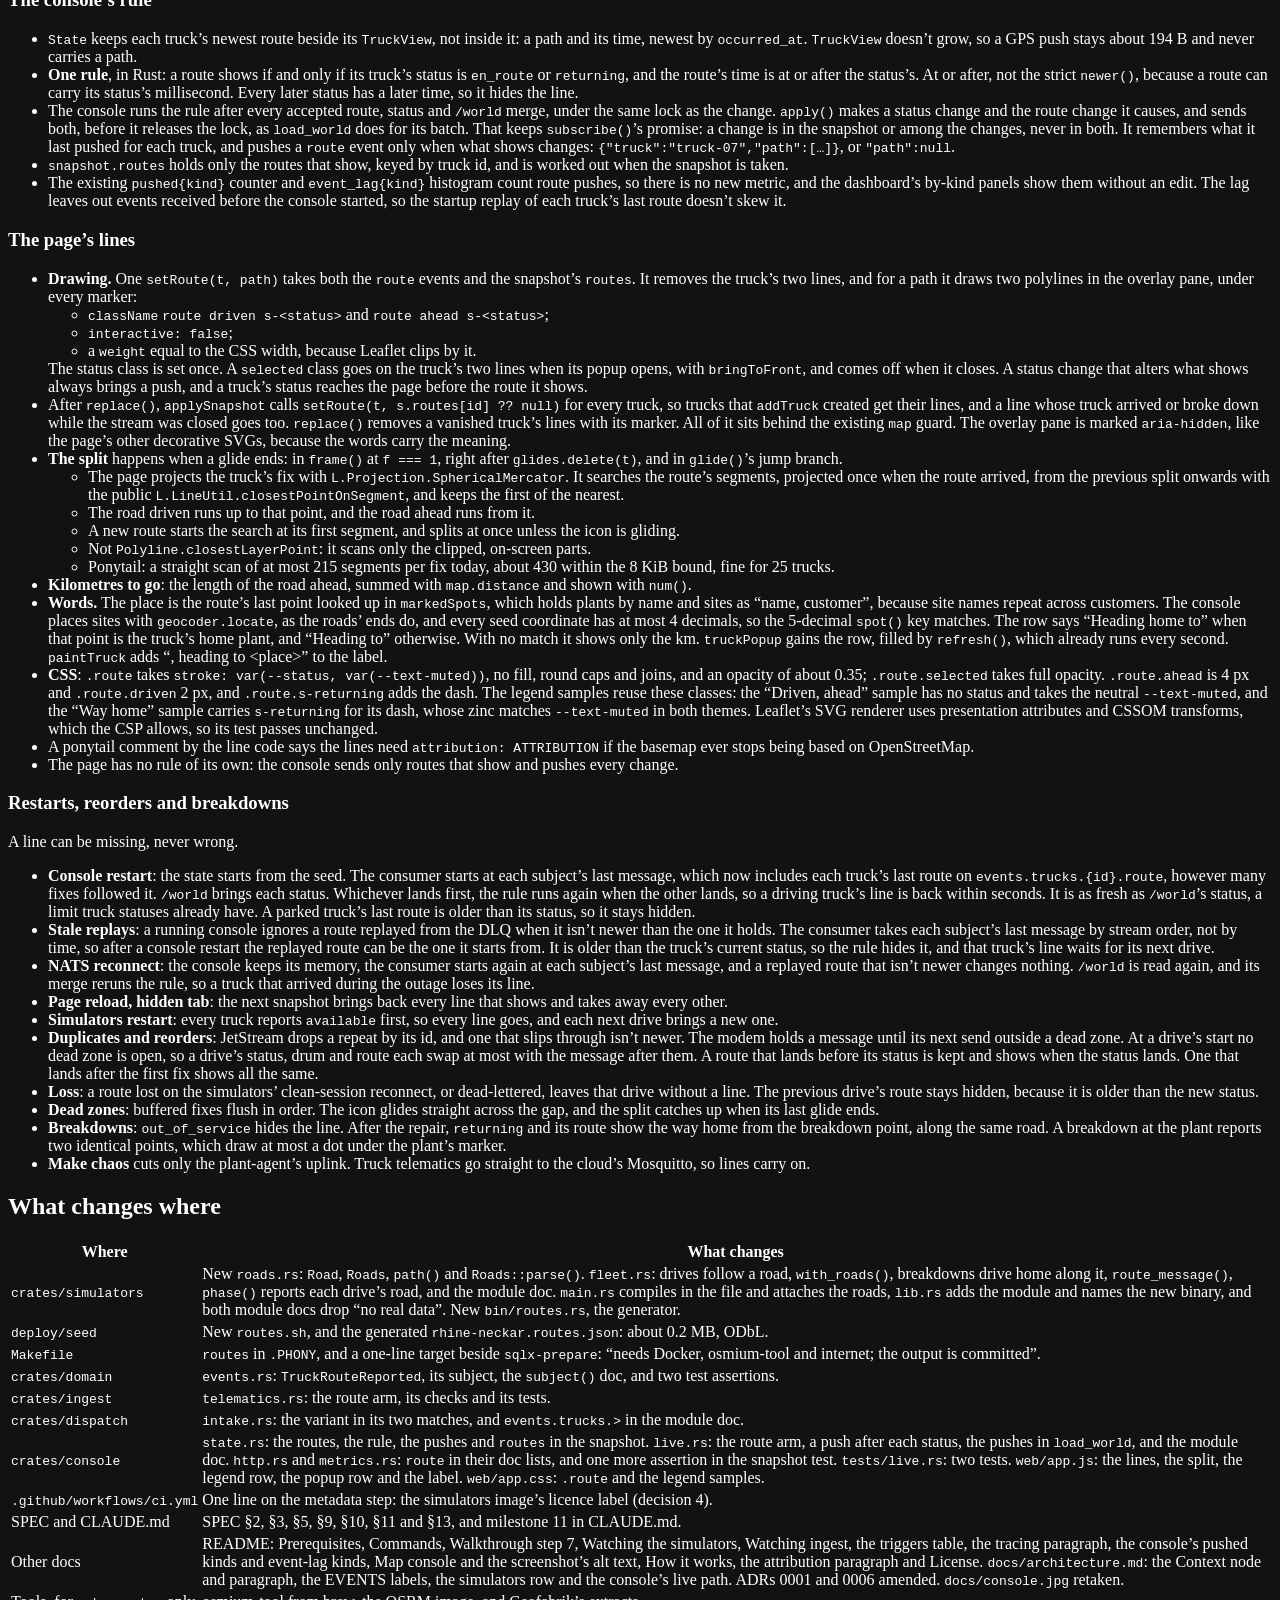
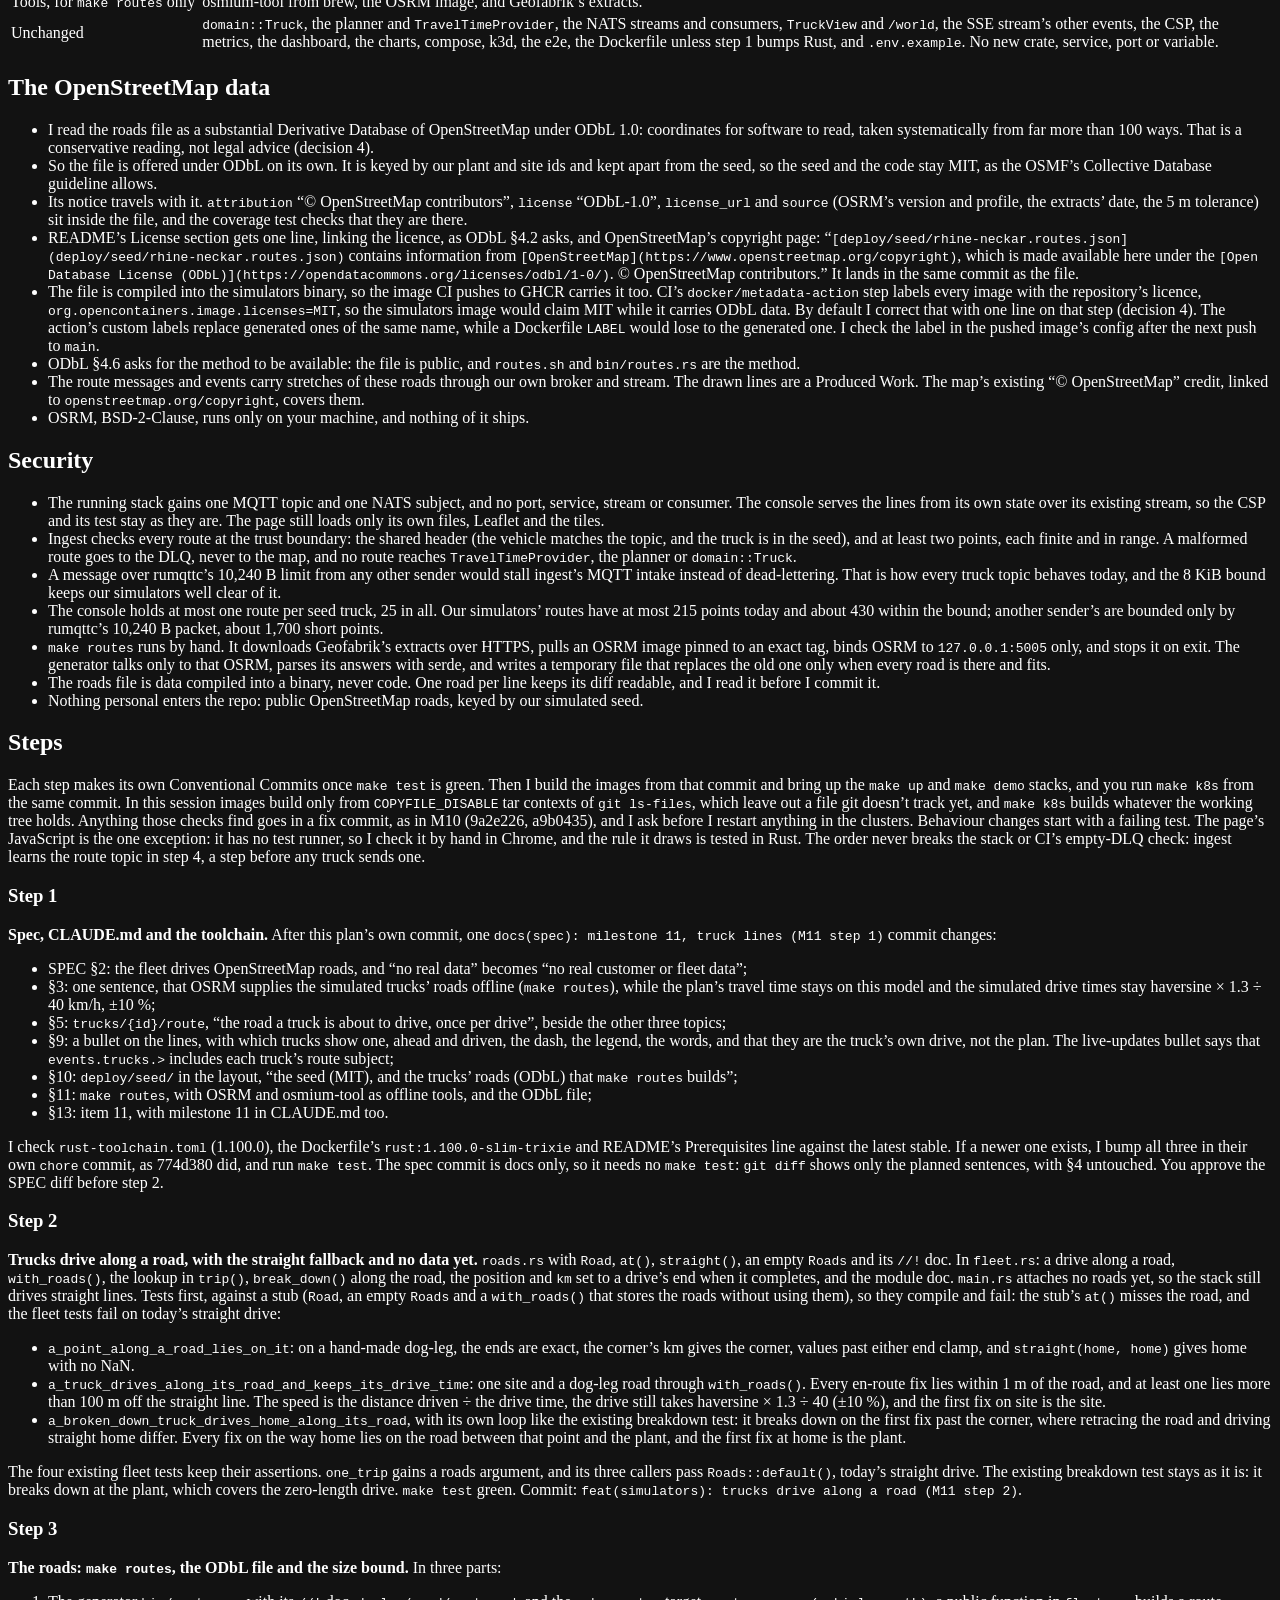
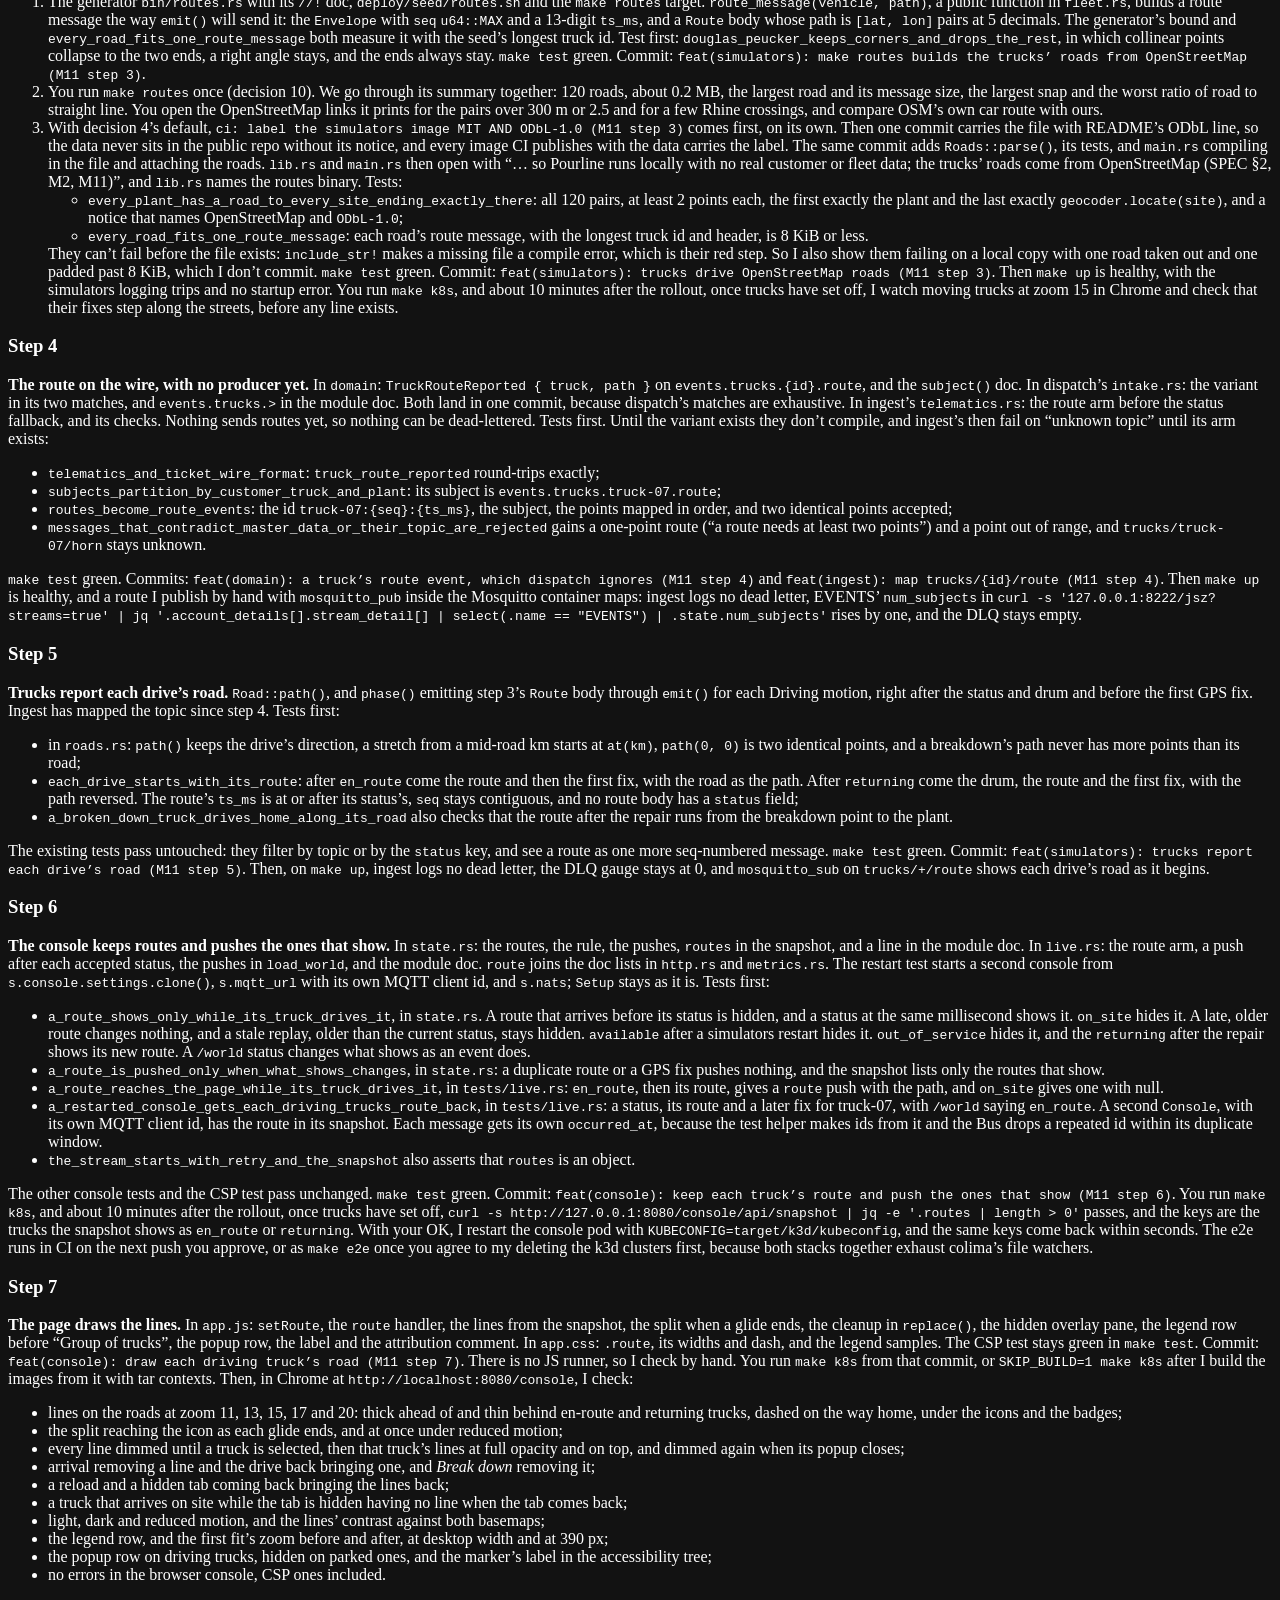
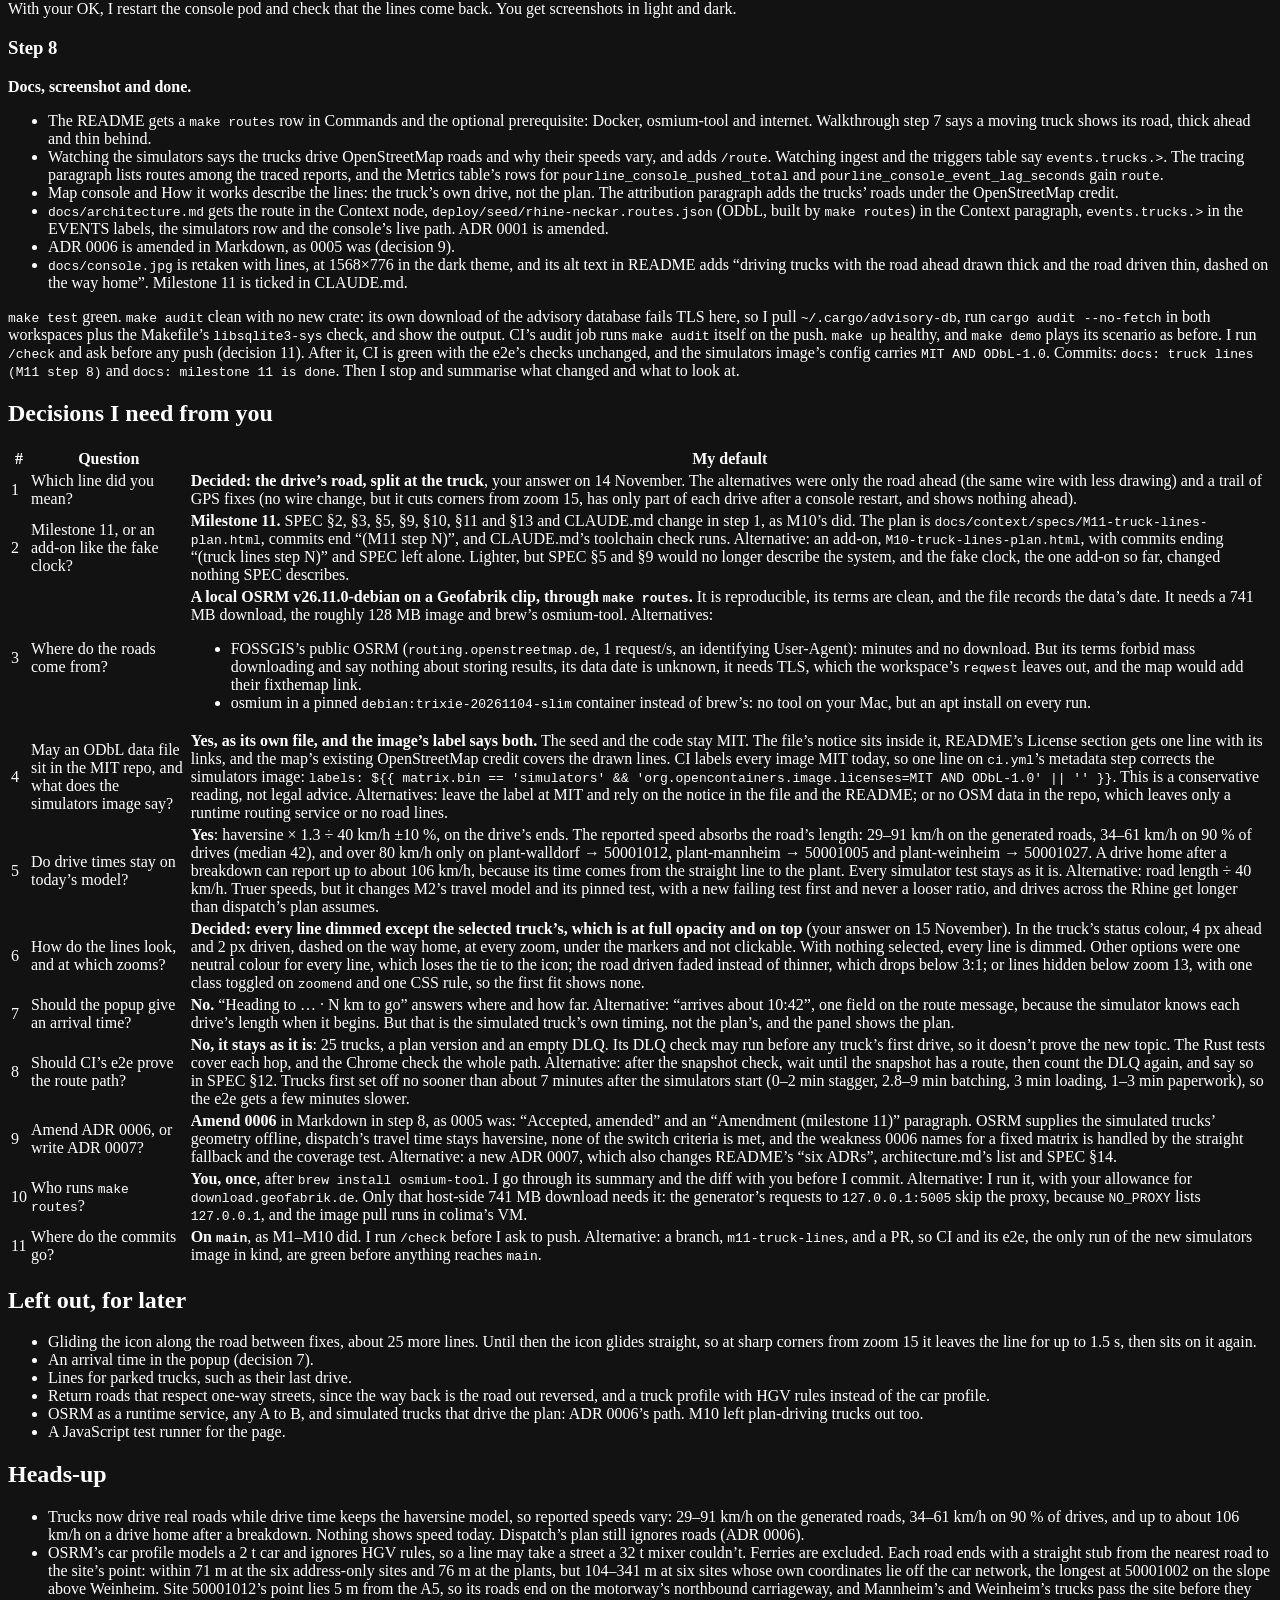
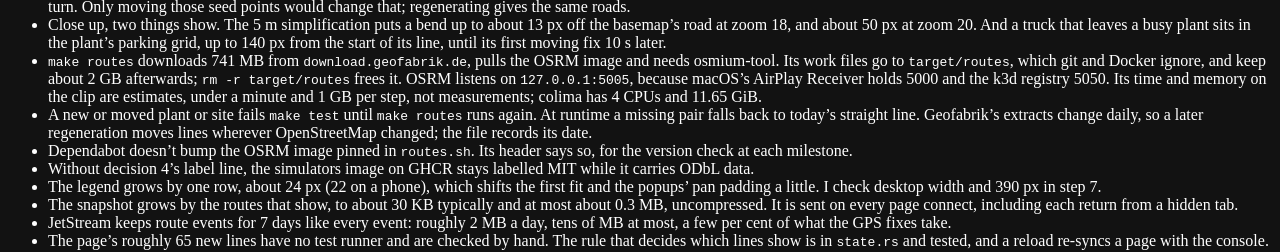
==== commit c73952fc: "docs(spec): the selected truck's line stands out, and Leaflet's source map may load (M11) §9: every " ====
--- a/docs/context/specs/M11-truck-lines-plan.html
+++ b/docs/context/specs/M11-truck-lines-plan.html
@@ -68,7 +68,7 @@
 <li><strong>Style</strong>, one for every line:
   <ul>
   <li>the truck’s status colour, sky en route and zinc returning, from the existing light and dark tokens;</li>
-  <li>full opacity, which keeps 3.3–4.8:1 against the light basemap and 4.4–8.1:1 against the dark one; at 70 % the light-theme en-route line would drop to about 2.6:1 on a white road;</li>
+  <li>dimmed, except the selected truck’s, the one whose popup is open: its two lines are at full opacity and on top of the others, which keeps 3.3–4.8:1 against the light basemap and 4.4–8.1:1 against the dark one. With nothing selected, every line is dimmed. The dimmed lines are context, deliberately under 3:1; the selected line and the words carry what a line says;</li>
   <li>the road ahead 4 px wide and the road driven 2 px, so the two differ by width;</li>
   <li>dashed on the way home, so en route and returning differ by more than colour (SPEC §9).</li>
   </ul>
@@ -165,7 +165,7 @@
   <li><code>interactive: false</code>;</li>
   <li>a <code>weight</code> equal to the CSS width, because Leaflet clips by it.</li>
   </ul>
-  The class is set once. A status change that alters what shows always brings a push, and a truck’s status reaches the page before the route it shows.</li>
+  The status class is set once. A <code>selected</code> class goes on the truck’s two lines when its popup opens, with <code>bringToFront</code>, and comes off when it closes. A status change that alters what shows always brings a push, and a truck’s status reaches the page before the route it shows.</li>
 <li>After <code>replace()</code>, <code>applySnapshot</code> calls <code>setRoute(t, s.routes[id] ?? null)</code> for every truck, so trucks that <code>addTruck</code> created get their lines, and a line whose truck arrived or broke down while the stream was closed goes too. <code>replace()</code> removes a vanished truck’s lines with its marker. All of it sits behind the existing <code>map</code> guard. The overlay pane is marked <code>aria-hidden</code>, like the page’s other decorative SVGs, because the words carry the meaning.</li>
 <li><strong>The split</strong> happens when a glide ends: in <code>frame()</code> at <code>f === 1</code>, right after <code>glides.delete(t)</code>, and in <code>glide()</code>’s jump branch.
   <ul>
@@ -177,7 +177,7 @@
   </ul></li>
 <li><strong>Kilometres to go</strong>: the length of the road ahead, summed with <code>map.distance</code> and shown with <code>num()</code>.</li>
 <li><strong>Words.</strong> The place is the route’s last point looked up in <code>markedSpots</code>, which holds plants by name and sites as “name, customer”, because site names repeat across customers. The console places sites with <code>geocoder.locate</code>, as the roads’ ends do, and every seed coordinate has at most 4 decimals, so the 5-decimal <code>spot()</code> key matches. The row says “Heading home to” when that point is the truck’s home plant, and “Heading to” otherwise. With no match it shows only the km. <code>truckPopup</code> gains the row, filled by <code>refresh()</code>, which already runs every second. <code>paintTruck</code> adds “, heading to &lt;place&gt;” to the label.</li>
-<li><strong>CSS</strong>: <code>.route</code> takes <code>stroke: var(--status, var(--text-muted))</code>, no fill, round caps and joins, and no opacity. <code>.route.ahead</code> is 4 px and <code>.route.driven</code> 2 px, and <code>.route.s-returning</code> adds the dash. The legend samples reuse these classes: the “Driven, ahead” sample has no status and takes the neutral <code>--text-muted</code>, and the “Way home” sample carries <code>s-returning</code> for its dash, whose zinc matches <code>--text-muted</code> in both themes. Leaflet’s SVG renderer uses presentation attributes and CSSOM transforms, which the CSP allows, so its test passes unchanged.</li>
+<li><strong>CSS</strong>: <code>.route</code> takes <code>stroke: var(--status, var(--text-muted))</code>, no fill, round caps and joins, and an opacity of about 0.35; <code>.route.selected</code> takes full opacity. <code>.route.ahead</code> is 4 px and <code>.route.driven</code> 2 px, and <code>.route.s-returning</code> adds the dash. The legend samples reuse these classes: the “Driven, ahead” sample has no status and takes the neutral <code>--text-muted</code>, and the “Way home” sample carries <code>s-returning</code> for its dash, whose zinc matches <code>--text-muted</code> in both themes. Leaflet’s SVG renderer uses presentation attributes and CSSOM transforms, which the CSP allows, so its test passes unchanged.</li>
 <li>A ponytail comment by the line code says the lines need <code>attribution: ATTRIBUTION</code> if the basemap ever stops being based on OpenStreetMap.</li>
 <li>The page has no rule of its own: the console sends only routes that show and pushes every change.</li>
 </ul>
@@ -312,6 +312,7 @@
 <ul>
 <li>lines on the roads at zoom 11, 13, 15, 17 and 20: thick ahead of and thin behind en-route and returning trucks, dashed on the way home, under the icons and the badges;</li>
 <li>the split reaching the icon as each glide ends, and at once under reduced motion;</li>
+<li>every line dimmed until a truck is selected, then that truck’s lines at full opacity and on top, and dimmed again when its popup closes;</li>
 <li>arrival removing a line and the drive back bringing one, and <em>Break down</em> removing it;</li>
 <li>a reload and a hidden tab coming back bringing the lines back;</li>
 <li>a truck that arrives on site while the tab is hidden having no line when the tab comes back;</li>
@@ -347,7 +348,7 @@
   </ul></td></tr>
 <tr><td>4</td><td>May an ODbL data file sit in the MIT repo, and what does the simulators image say?</td><td><strong>Yes, as its own file, and the image’s label says both.</strong> The seed and the code stay MIT. The file’s notice sits inside it, README’s License section gets one line with its links, and the map’s existing OpenStreetMap credit covers the drawn lines. CI labels every image MIT today, so one line on <code>ci.yml</code>’s metadata step corrects the simulators image: <code>labels: ${{ matrix.bin == 'simulators' &amp;&amp; 'org.opencontainers.image.licenses=MIT AND ODbL-1.0' || '' }}</code>. This is a conservative reading, not legal advice. Alternatives: leave the label at MIT and rely on the notice in the file and the README; or no OSM data in the repo, which leaves only a runtime routing service or no road lines.</td></tr>
 <tr><td>5</td><td>Do drive times stay on today’s model?</td><td><strong>Yes</strong>: haversine × 1.3 ÷ 40 km/h ±10 %, on the drive’s ends. The reported speed absorbs the road’s length: 29–91 km/h on the generated roads, 34–61 km/h on 90 % of drives (median 42), and over 80 km/h only on plant-walldorf → 50001012, plant-mannheim → 50001005 and plant-weinheim → 50001027. A drive home after a breakdown can report up to about 106 km/h, because its time comes from the straight line to the plant. Every simulator test stays as it is. Alternative: road length ÷ 40 km/h. Truer speeds, but it changes M2’s travel model and its pinned test, with a new failing test first and never a looser ratio, and drives across the Rhine get longer than dispatch’s plan assumes.</td></tr>
-<tr><td>6</td><td>How do the lines look, and at which zooms?</td><td><strong>The truck’s status colour at full opacity, 4 px ahead and 2 px driven, dashed on the way home, at every zoom</strong>, under the markers and not clickable. Alternatives: one neutral colour for every line, which loses the tie to the icon; the road driven faded instead of thinner, which drops below 3:1; or lines hidden below zoom 13, with one class toggled on <code>zoomend</code> and one CSS rule, so the first fit shows none.</td></tr>
+<tr><td>6</td><td>How do the lines look, and at which zooms?</td><td><strong>Decided: every line dimmed except the selected truck’s, which is at full opacity and on top</strong> (your answer on 15 November). In the truck’s status colour, 4 px ahead and 2 px driven, dashed on the way home, at every zoom, under the markers and not clickable. With nothing selected, every line is dimmed. Other options were one neutral colour for every line, which loses the tie to the icon; the road driven faded instead of thinner, which drops below 3:1; or lines hidden below zoom 13, with one class toggled on <code>zoomend</code> and one CSS rule, so the first fit shows none.</td></tr>
 <tr><td>7</td><td>Should the popup give an arrival time?</td><td><strong>No.</strong> “Heading to … · N km to go” answers where and how far. Alternative: “arrives about 10:42”, one field on the route message, because the simulator knows each drive’s length when it begins. But that is the simulated truck’s own timing, not the plan’s, and the panel shows the plan.</td></tr>
 <tr><td>8</td><td>Should CI’s e2e prove the route path?</td><td><strong>No, it stays as it is</strong>: 25 trucks, a plan version and an empty DLQ. Its DLQ check may run before any truck’s first drive, so it doesn’t prove the new topic. The Rust tests cover each hop, and the Chrome check the whole path. Alternative: after the snapshot check, wait until the snapshot has a route, then count the DLQ again, and say so in SPEC §12. Trucks first set off no sooner than about 7 minutes after the simulators start (0–2 min stagger, 2.8–9 min batching, 3 min loading, 1–3 min paperwork), so the e2e gets a few minutes slower.</td></tr>
 <tr><td>9</td><td>Amend ADR 0006, or write ADR 0007?</td><td><strong>Amend 0006</strong> in Markdown in step 8, as 0005 was: “Accepted, amended” and an “Amendment (milestone 11)” paragraph. OSRM supplies the simulated trucks’ geometry offline, dispatch’s travel time stays haversine, none of the switch criteria is met, and the weakness 0006 names for a fixed matrix is handled by the straight fallback and the coverage test. Alternative: a new ADR 0007, which also changes README’s “six ADRs”, architecture.md’s list and SPEC §14.</td></tr>
@@ -360,7 +361,6 @@
 <ul>
 <li>Gliding the icon along the road between fixes, about 25 more lines. Until then the icon glides straight, so at sharp corners from zoom 15 it leaves the line for up to 1.5 s, then sits on it again.</li>
 <li>An arrival time in the popup (decision 7).</li>
-<li>Highlighting the line of the truck whose popup is open.</li>
 <li>Lines for parked trucks, such as their last drive.</li>
 <li>Return roads that respect one-way streets, since the way back is the road out reversed, and a truck profile with HGV rules instead of the car profile.</li>
 <li>OSRM as a runtime service, any A to B, and simulated trucks that drive the plan: ADR 0006’s path. M10 left plan-driving trucks out too.</li>
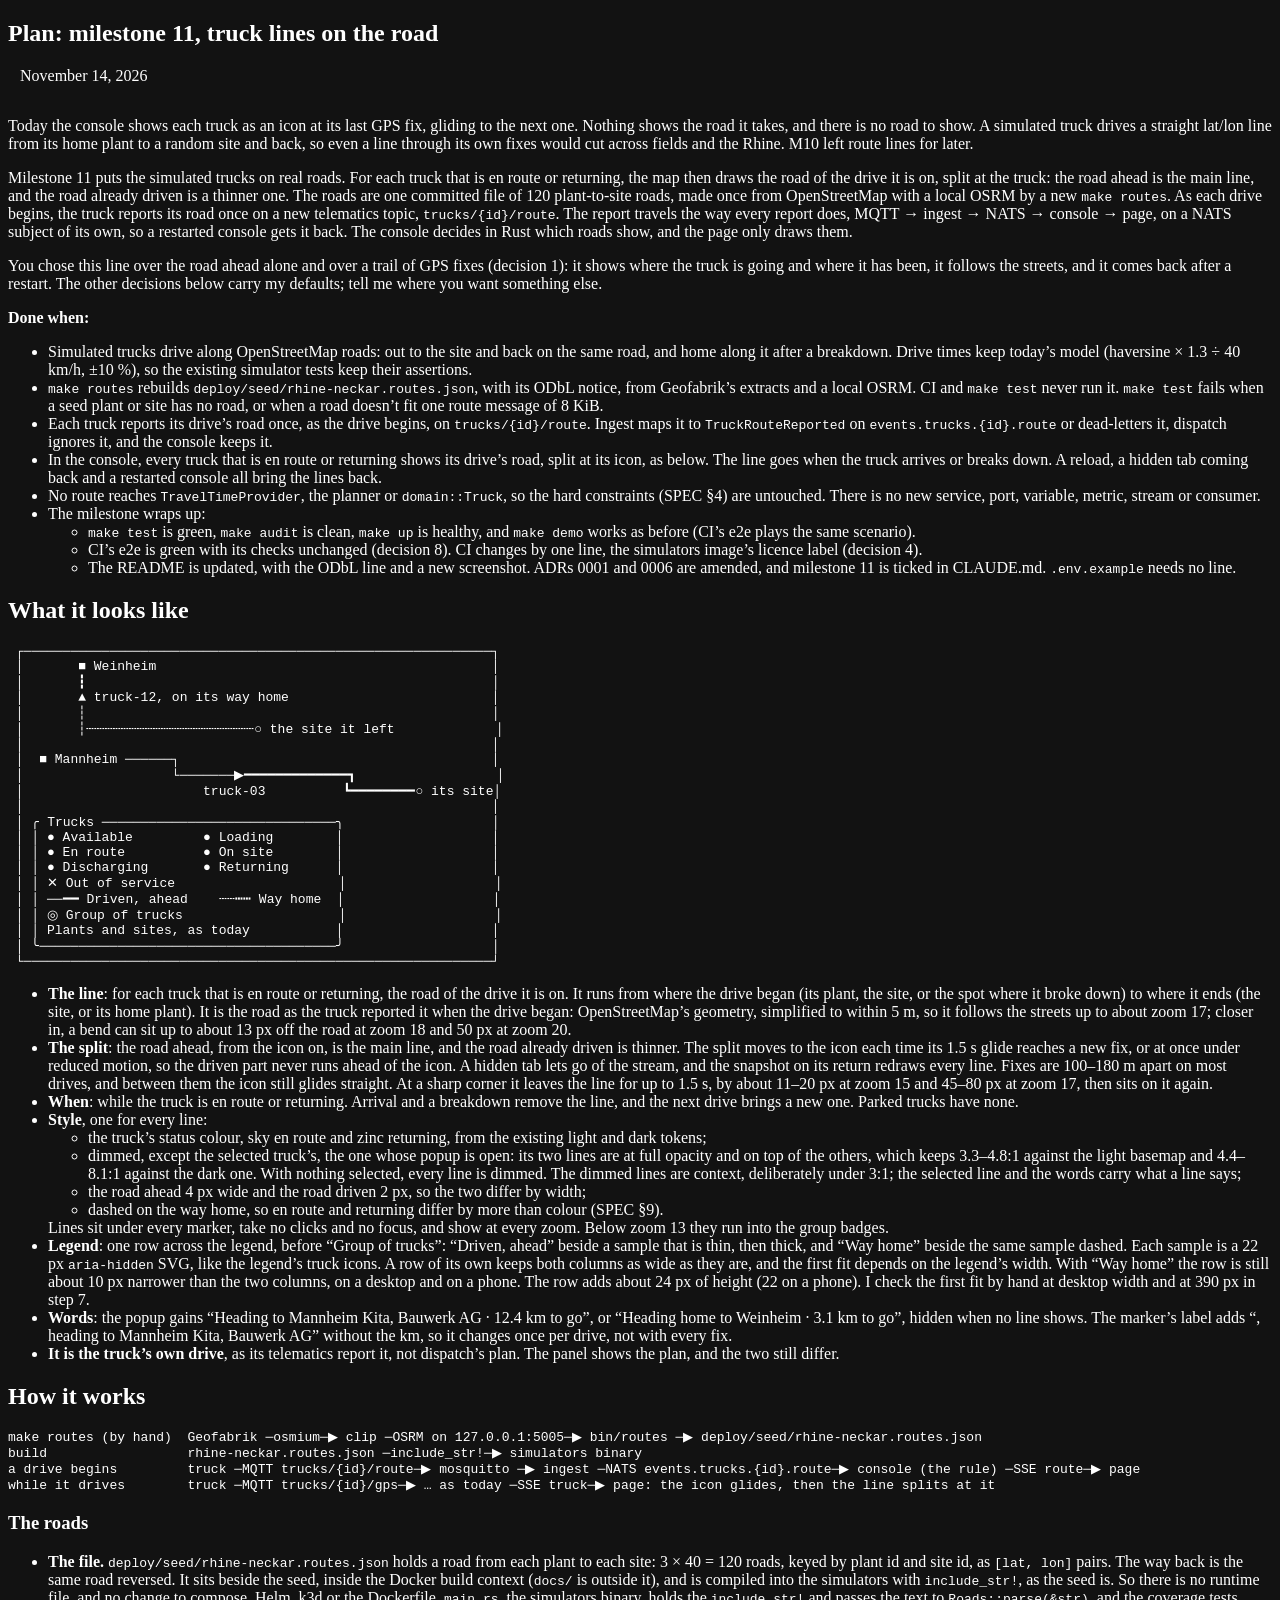
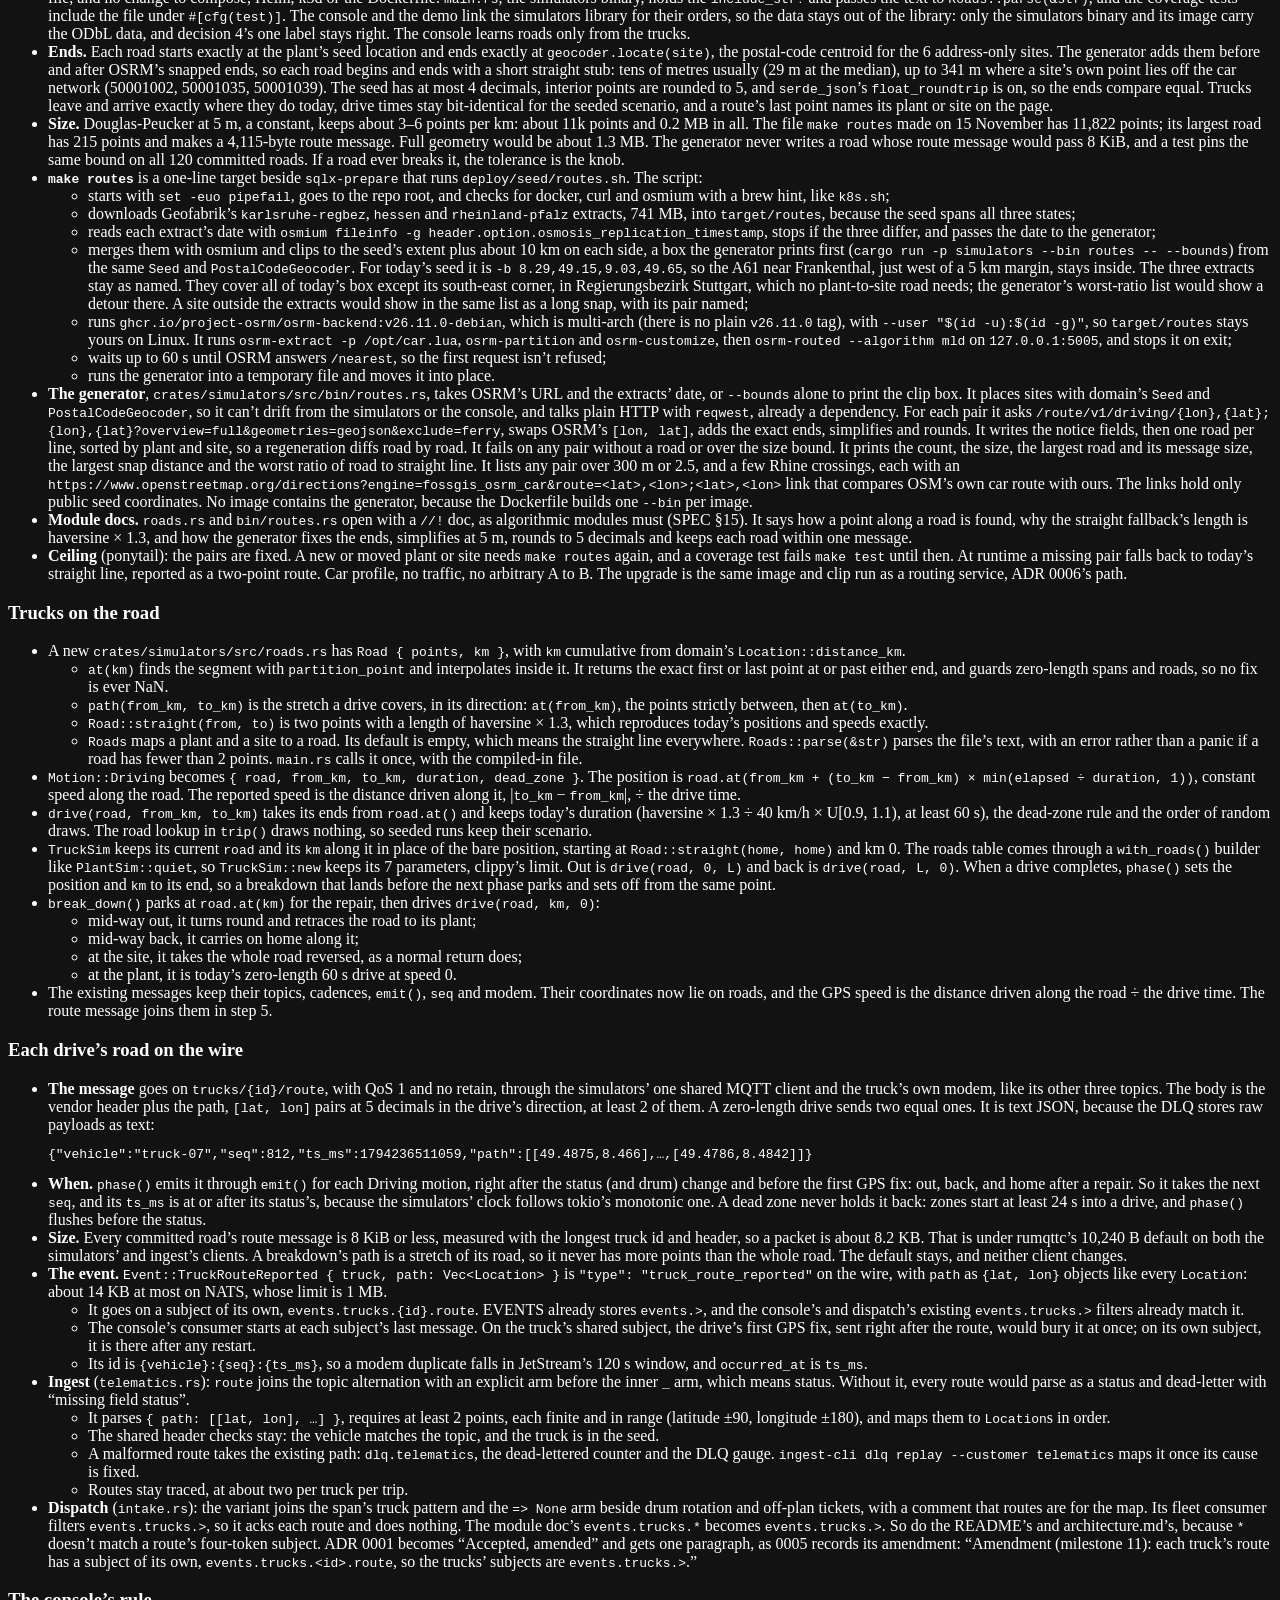
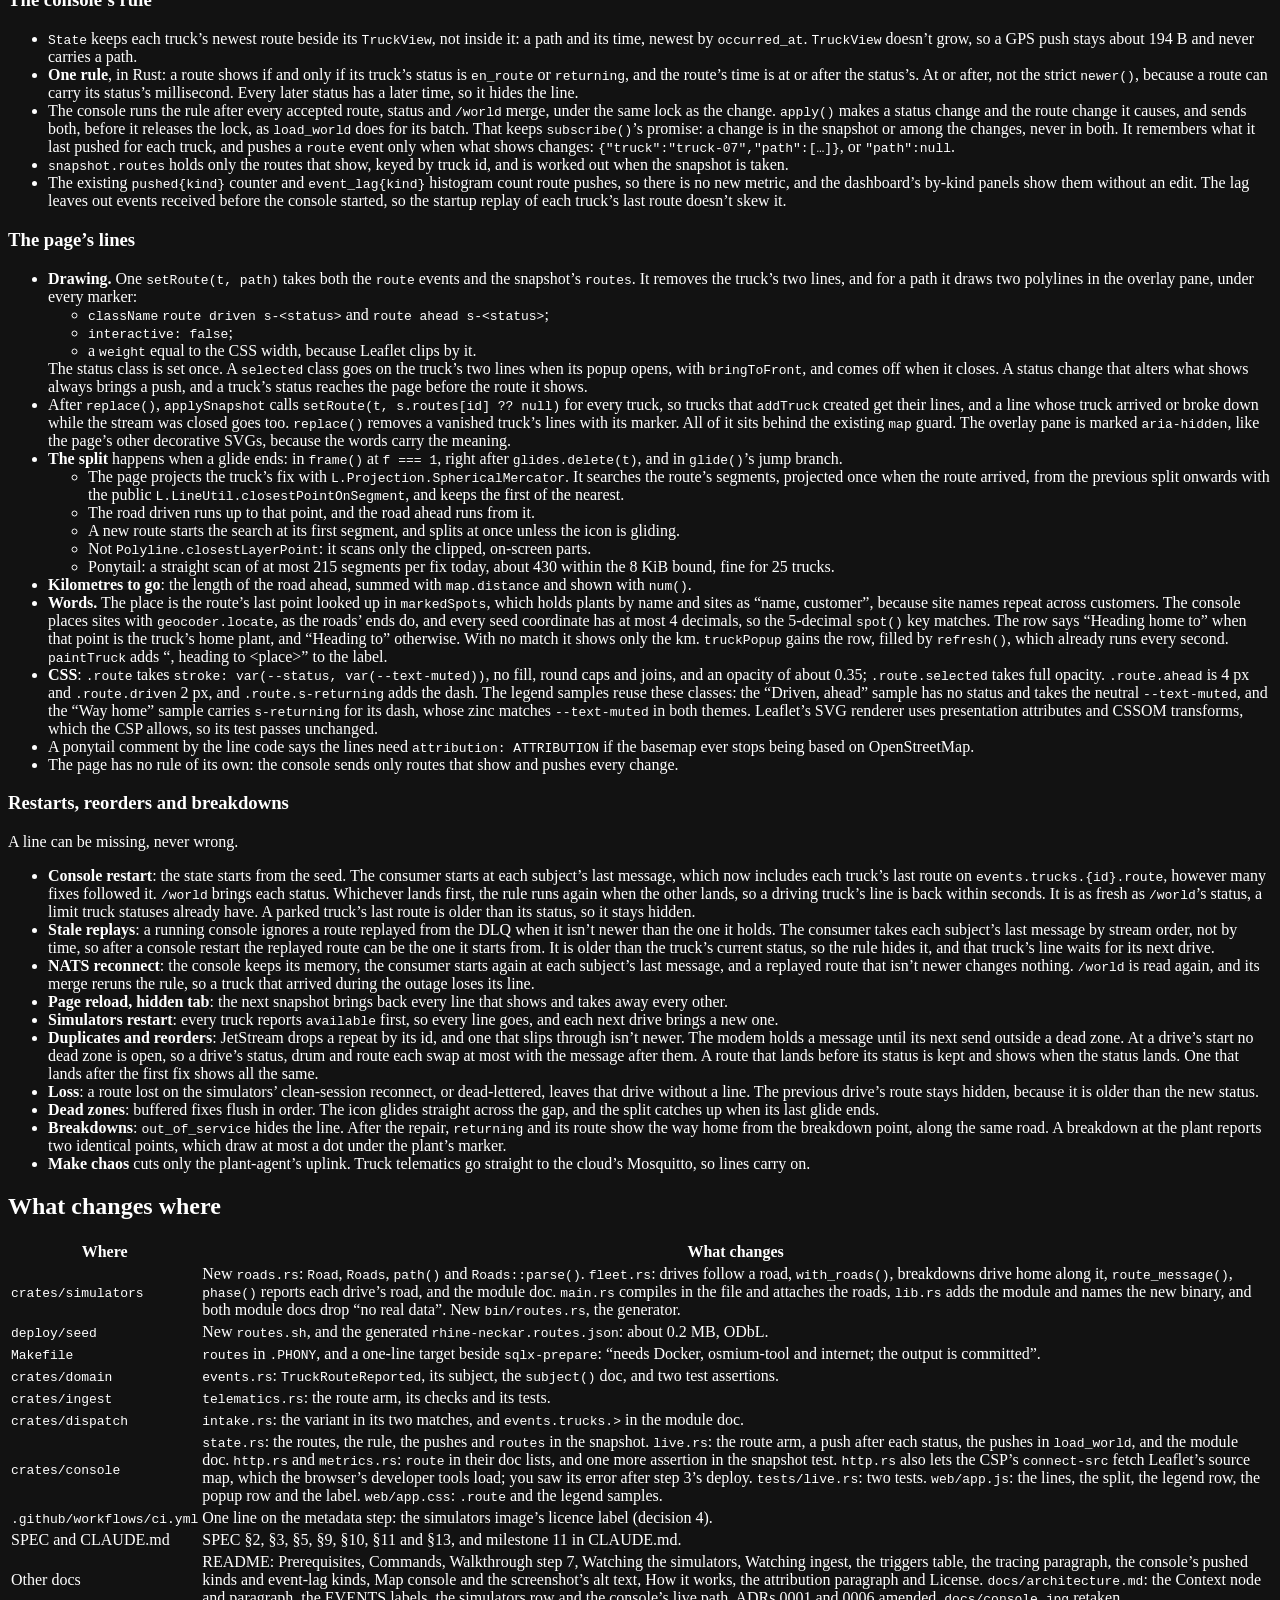
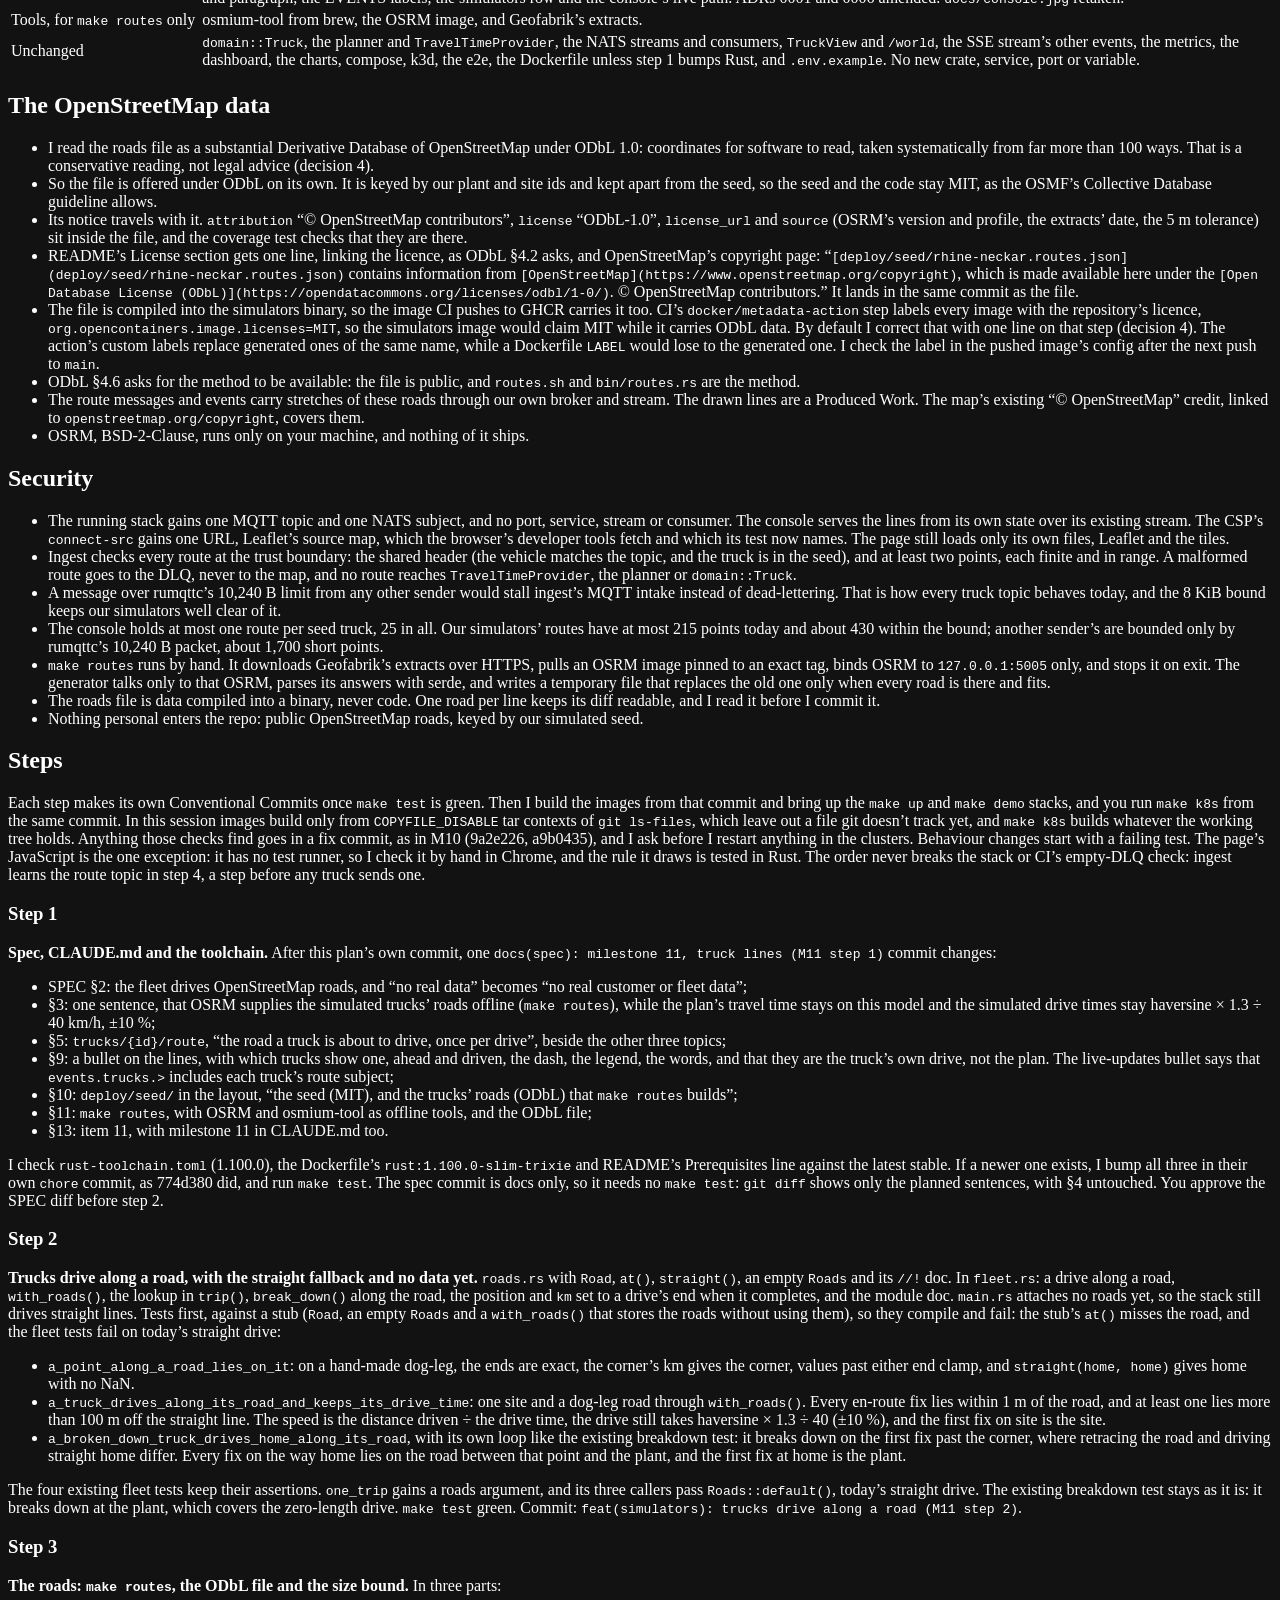
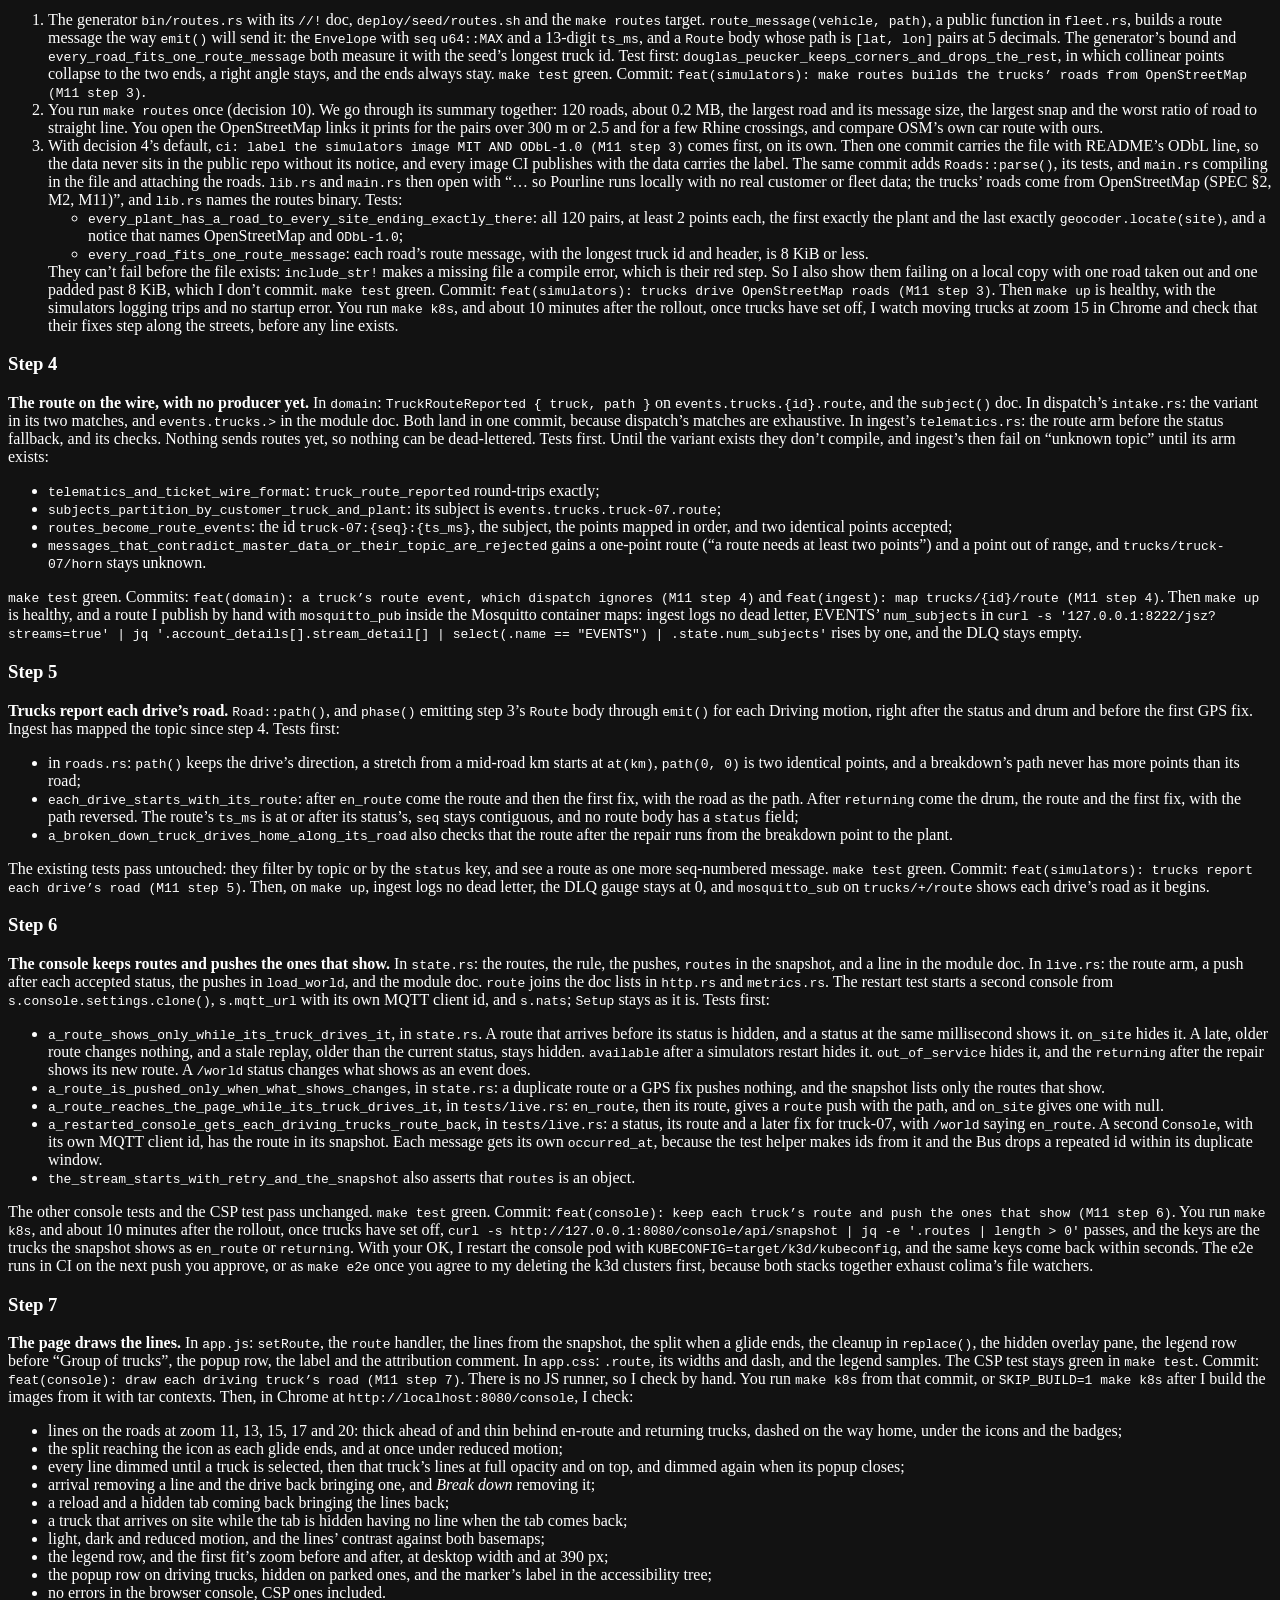
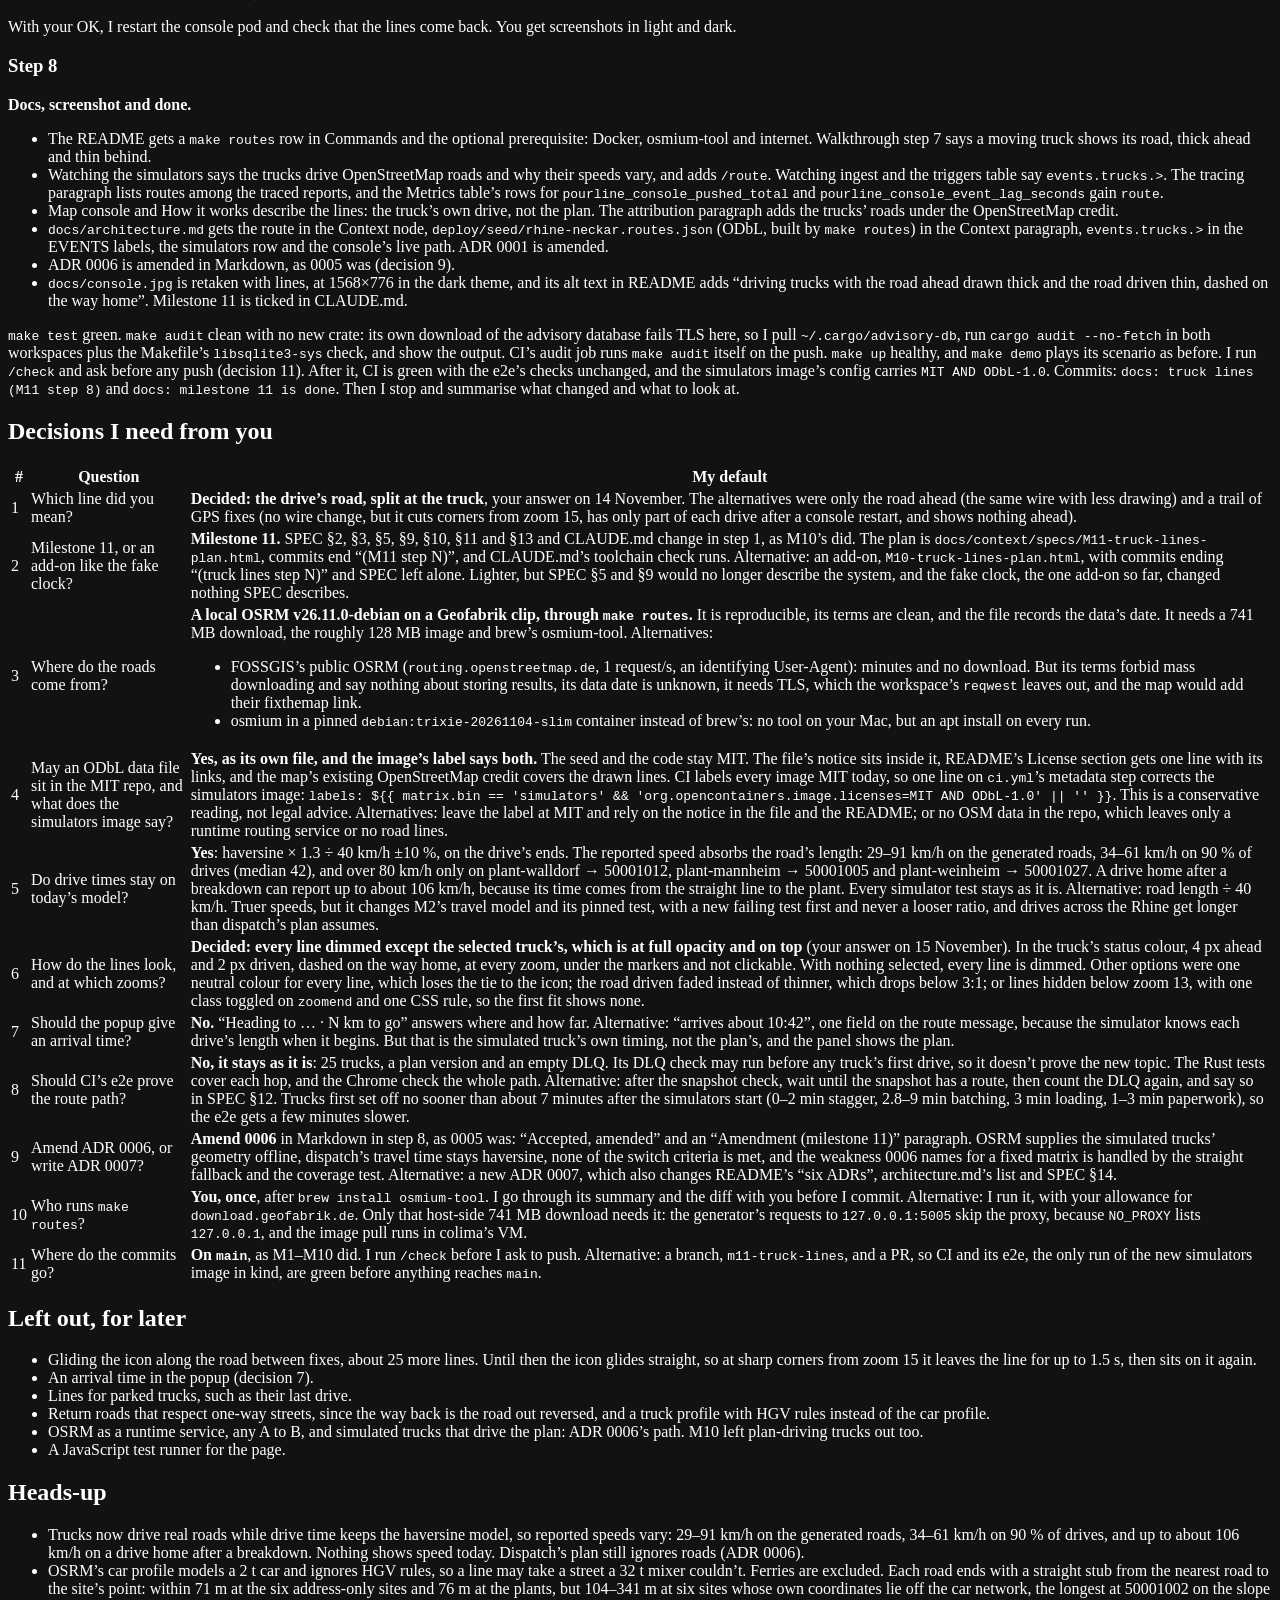
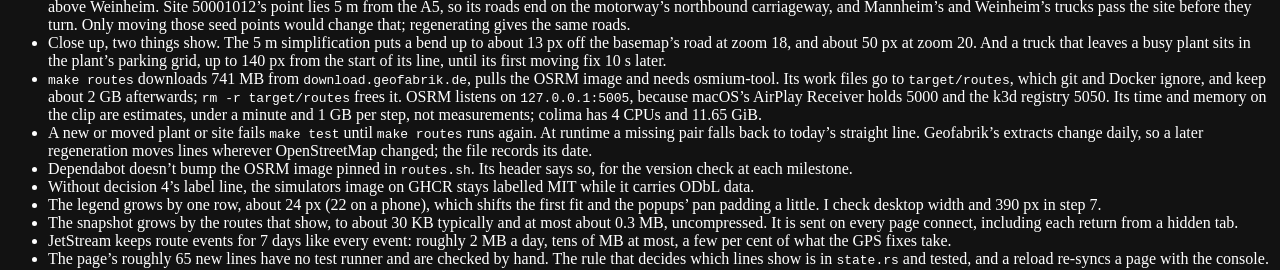
==== commit 490ee7fa: "docs: truck lines (M11 step 8) The README says the trucks drive OpenStreetMap roads from the ODbL fi" ====
--- a/docs/context/specs/M11-truck-lines-plan.html
+++ b/docs/context/specs/M11-truck-lines-plan.html
@@ -207,12 +207,12 @@
 <tr><td><code>crates/domain</code></td><td><code>events.rs</code>: <code>TruckRouteReported</code>, its subject, the <code>subject()</code> doc, and two test assertions.</td></tr>
 <tr><td><code>crates/ingest</code></td><td><code>telematics.rs</code>: the route arm, its checks and its tests.</td></tr>
 <tr><td><code>crates/dispatch</code></td><td><code>intake.rs</code>: the variant in its two matches, and <code>events.trucks.&gt;</code> in the module doc.</td></tr>
-<tr><td><code>crates/console</code></td><td><code>state.rs</code>: the routes, the rule, the pushes and <code>routes</code> in the snapshot. <code>live.rs</code>: the route arm, a push after each status, the pushes in <code>load_world</code>, and the module doc. <code>http.rs</code> and <code>metrics.rs</code>: <code>route</code> in their doc lists, and one more assertion in the snapshot test. <code>tests/live.rs</code>: two tests. <code>web/app.js</code>: the lines, the split, the legend row, the popup row and the label. <code>web/app.css</code>: <code>.route</code> and the legend samples.</td></tr>
+<tr><td><code>crates/console</code></td><td><code>state.rs</code>: the routes, the rule, the pushes and <code>routes</code> in the snapshot. <code>live.rs</code>: the route arm, a push after each status, the pushes in <code>load_world</code>, and the module doc. <code>http.rs</code> and <code>metrics.rs</code>: <code>route</code> in their doc lists, and one more assertion in the snapshot test. <code>http.rs</code> also lets the CSP’s <code>connect-src</code> fetch Leaflet’s source map, which the browser’s developer tools load; you saw its error after step 3’s deploy. <code>tests/live.rs</code>: two tests. <code>web/app.js</code>: the lines, the split, the legend row, the popup row and the label. <code>web/app.css</code>: <code>.route</code> and the legend samples.</td></tr>
 <tr><td><code>.github/workflows/ci.yml</code></td><td>One line on the metadata step: the simulators image’s licence label (decision 4).</td></tr>
 <tr><td>SPEC and CLAUDE.md</td><td>SPEC §2, §3, §5, §9, §10, §11 and §13, and milestone 11 in CLAUDE.md.</td></tr>
 <tr><td>Other docs</td><td>README: Prerequisites, Commands, Walkthrough step 7, Watching the simulators, Watching ingest, the triggers table, the tracing paragraph, the console’s pushed kinds and event-lag kinds, Map console and the screenshot’s alt text, How it works, the attribution paragraph and License. <code>docs/architecture.md</code>: the Context node and paragraph, the EVENTS labels, the simulators row and the console’s live path. ADRs 0001 and 0006 amended. <code>docs/console.jpg</code> retaken.</td></tr>
 <tr><td>Tools, for <code>make routes</code> only</td><td>osmium-tool from brew, the OSRM image, and Geofabrik’s extracts.</td></tr>
-<tr><td>Unchanged</td><td><code>domain::Truck</code>, the planner and <code>TravelTimeProvider</code>, the NATS streams and consumers, <code>TruckView</code> and <code>/world</code>, the SSE stream’s other events, the CSP, the metrics, the dashboard, the charts, compose, k3d, the e2e, the Dockerfile unless step 1 bumps Rust, and <code>.env.example</code>. No new crate, service, port or variable.</td></tr>
+<tr><td>Unchanged</td><td><code>domain::Truck</code>, the planner and <code>TravelTimeProvider</code>, the NATS streams and consumers, <code>TruckView</code> and <code>/world</code>, the SSE stream’s other events, the metrics, the dashboard, the charts, compose, k3d, the e2e, the Dockerfile unless step 1 bumps Rust, and <code>.env.example</code>. No new crate, service, port or variable.</td></tr>
 </tbody>
 </table>
 
@@ -230,7 +230,7 @@
 
 <h2 id="security">Security</h2>
 <ul>
-<li>The running stack gains one MQTT topic and one NATS subject, and no port, service, stream or consumer. The console serves the lines from its own state over its existing stream, so the CSP and its test stay as they are. The page still loads only its own files, Leaflet and the tiles.</li>
+<li>The running stack gains one MQTT topic and one NATS subject, and no port, service, stream or consumer. The console serves the lines from its own state over its existing stream. The CSP’s <code>connect-src</code> gains one URL, Leaflet’s source map, which the browser’s developer tools fetch and which its test now names. The page still loads only its own files, Leaflet and the tiles.</li>
 <li>Ingest checks every route at the trust boundary: the shared header (the vehicle matches the topic, and the truck is in the seed), and at least two points, each finite and in range. A malformed route goes to the DLQ, never to the map, and no route reaches <code>TravelTimeProvider</code>, the planner or <code>domain::Truck</code>.</li>
 <li>A message over rumqttc’s 10,240 B limit from any other sender would stall ingest’s MQTT intake instead of dead-lettering. That is how every truck topic behaves today, and the 8 KiB bound keeps our simulators well clear of it.</li>
 <li>The console holds at most one route per seed truck, 25 in all. Our simulators’ routes have at most 215 points today and about 430 within the bound; another sender’s are bounded only by rumqttc’s 10,240 B packet, about 1,700 short points.</li>
